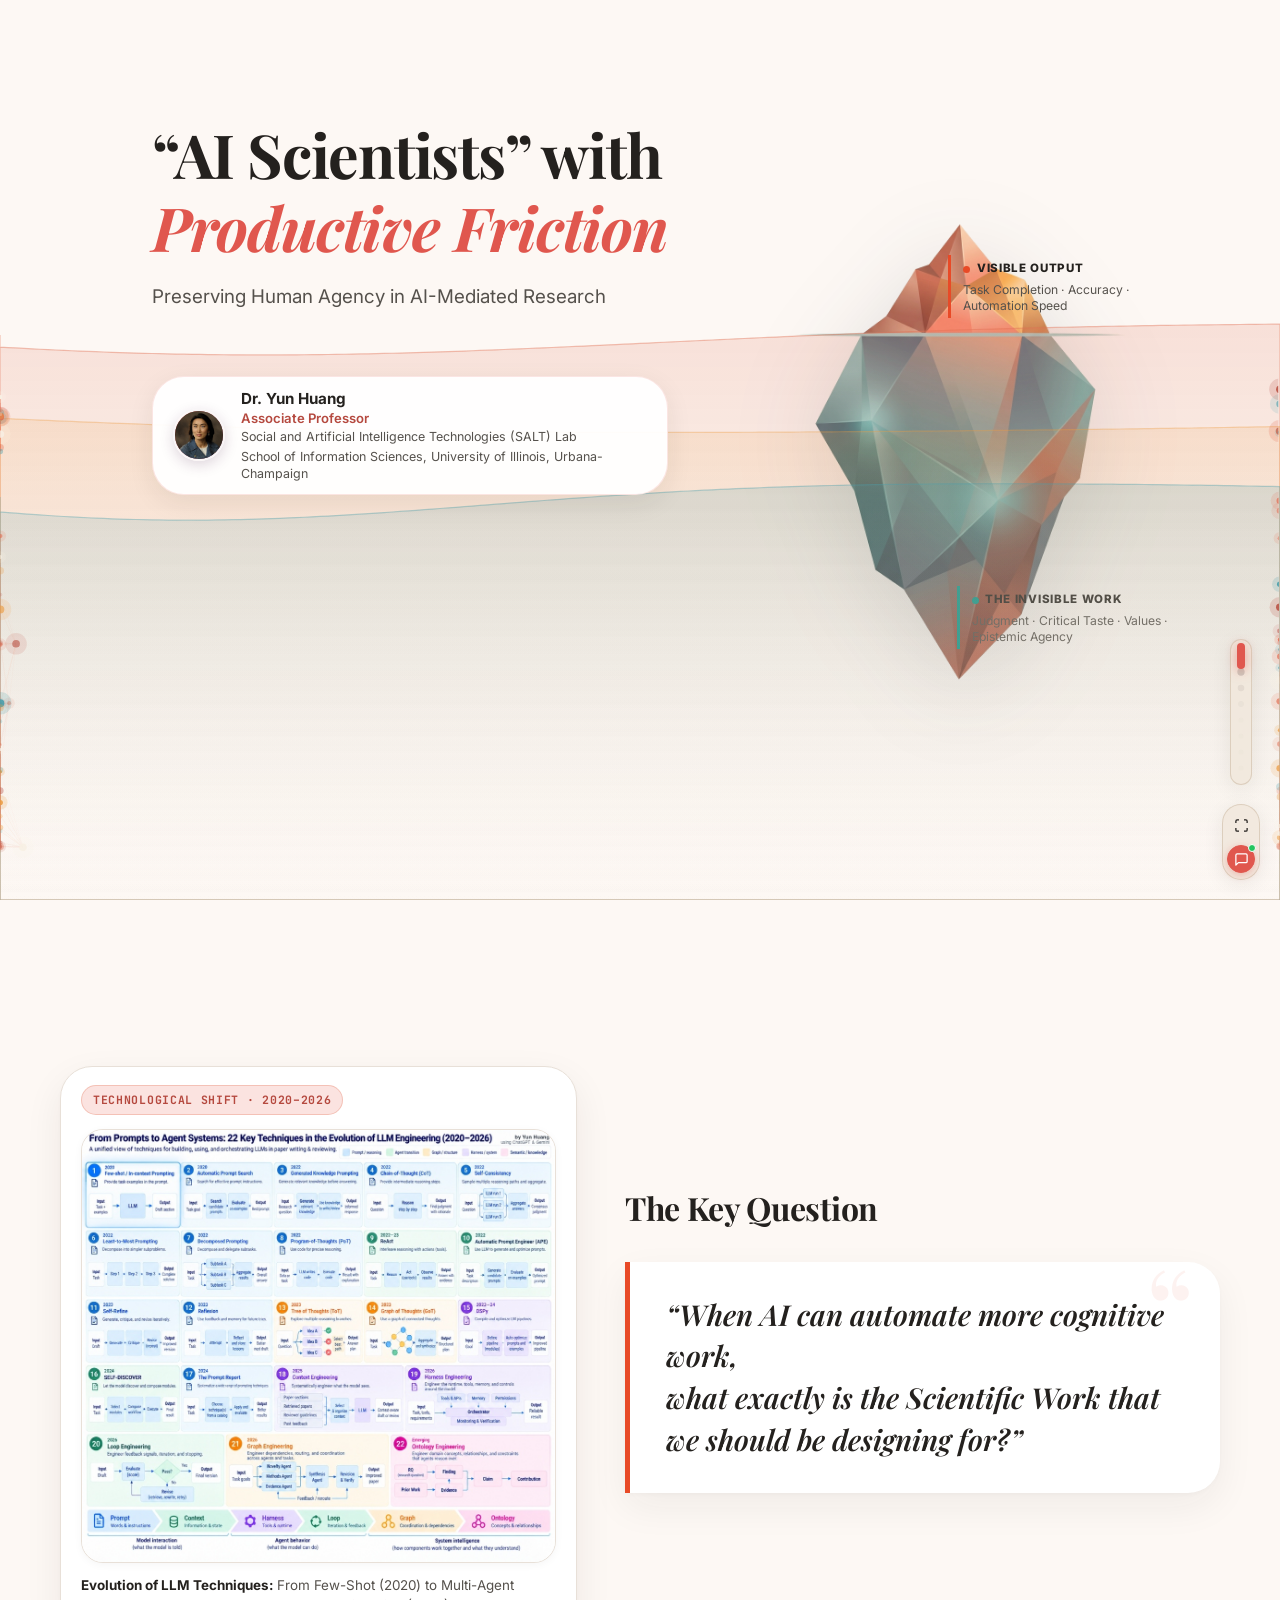
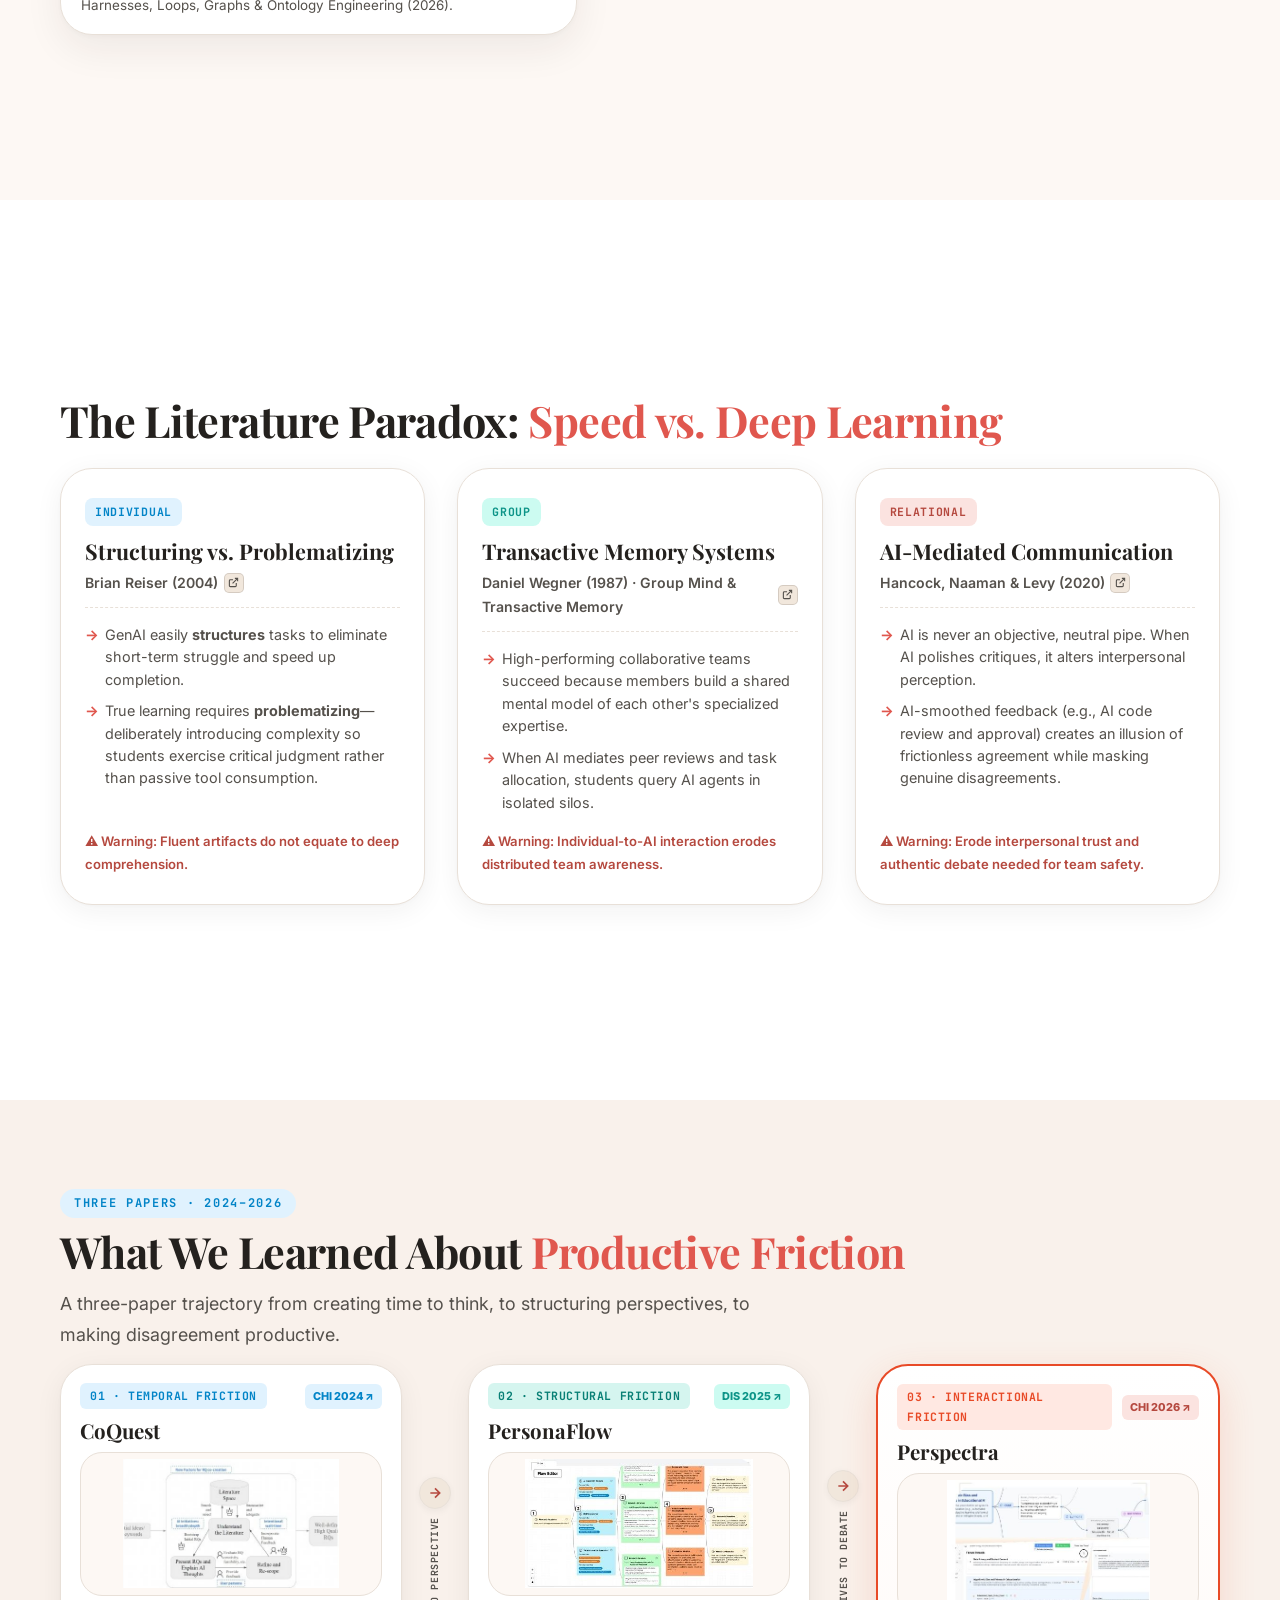
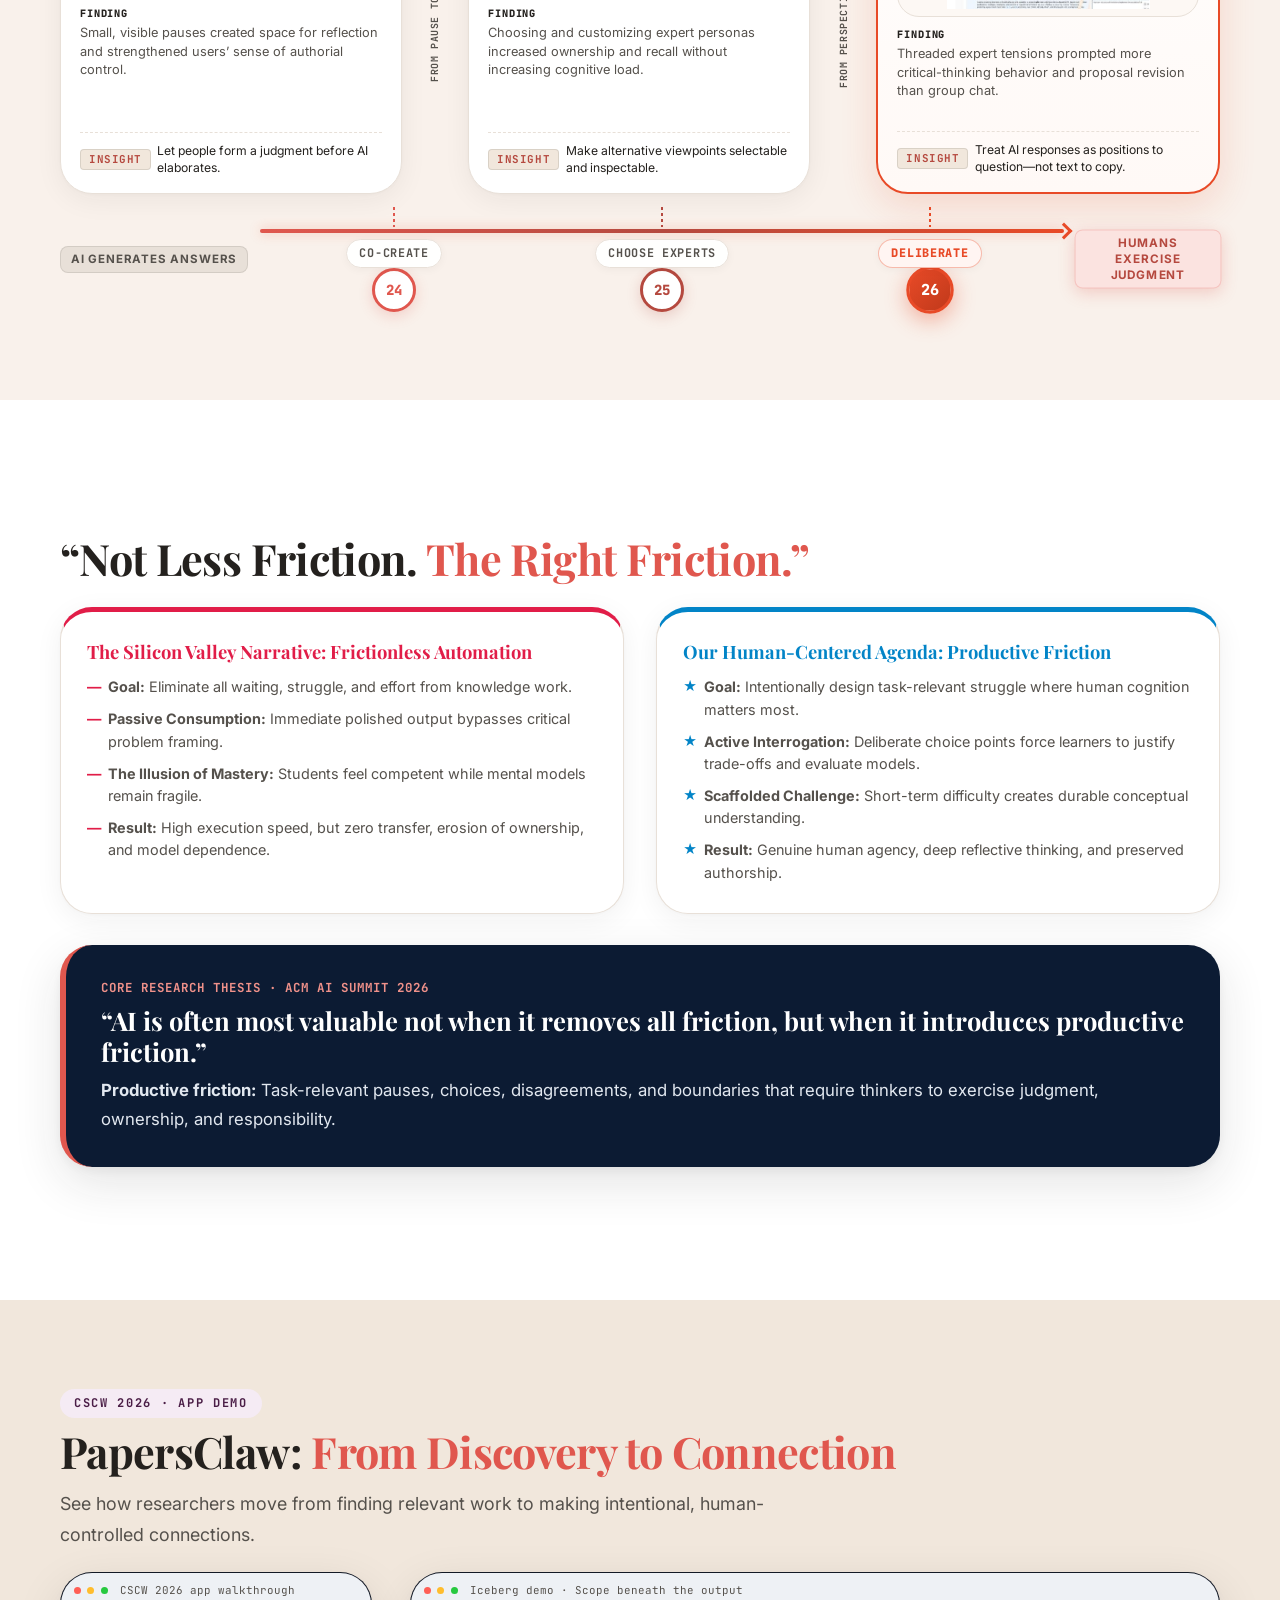
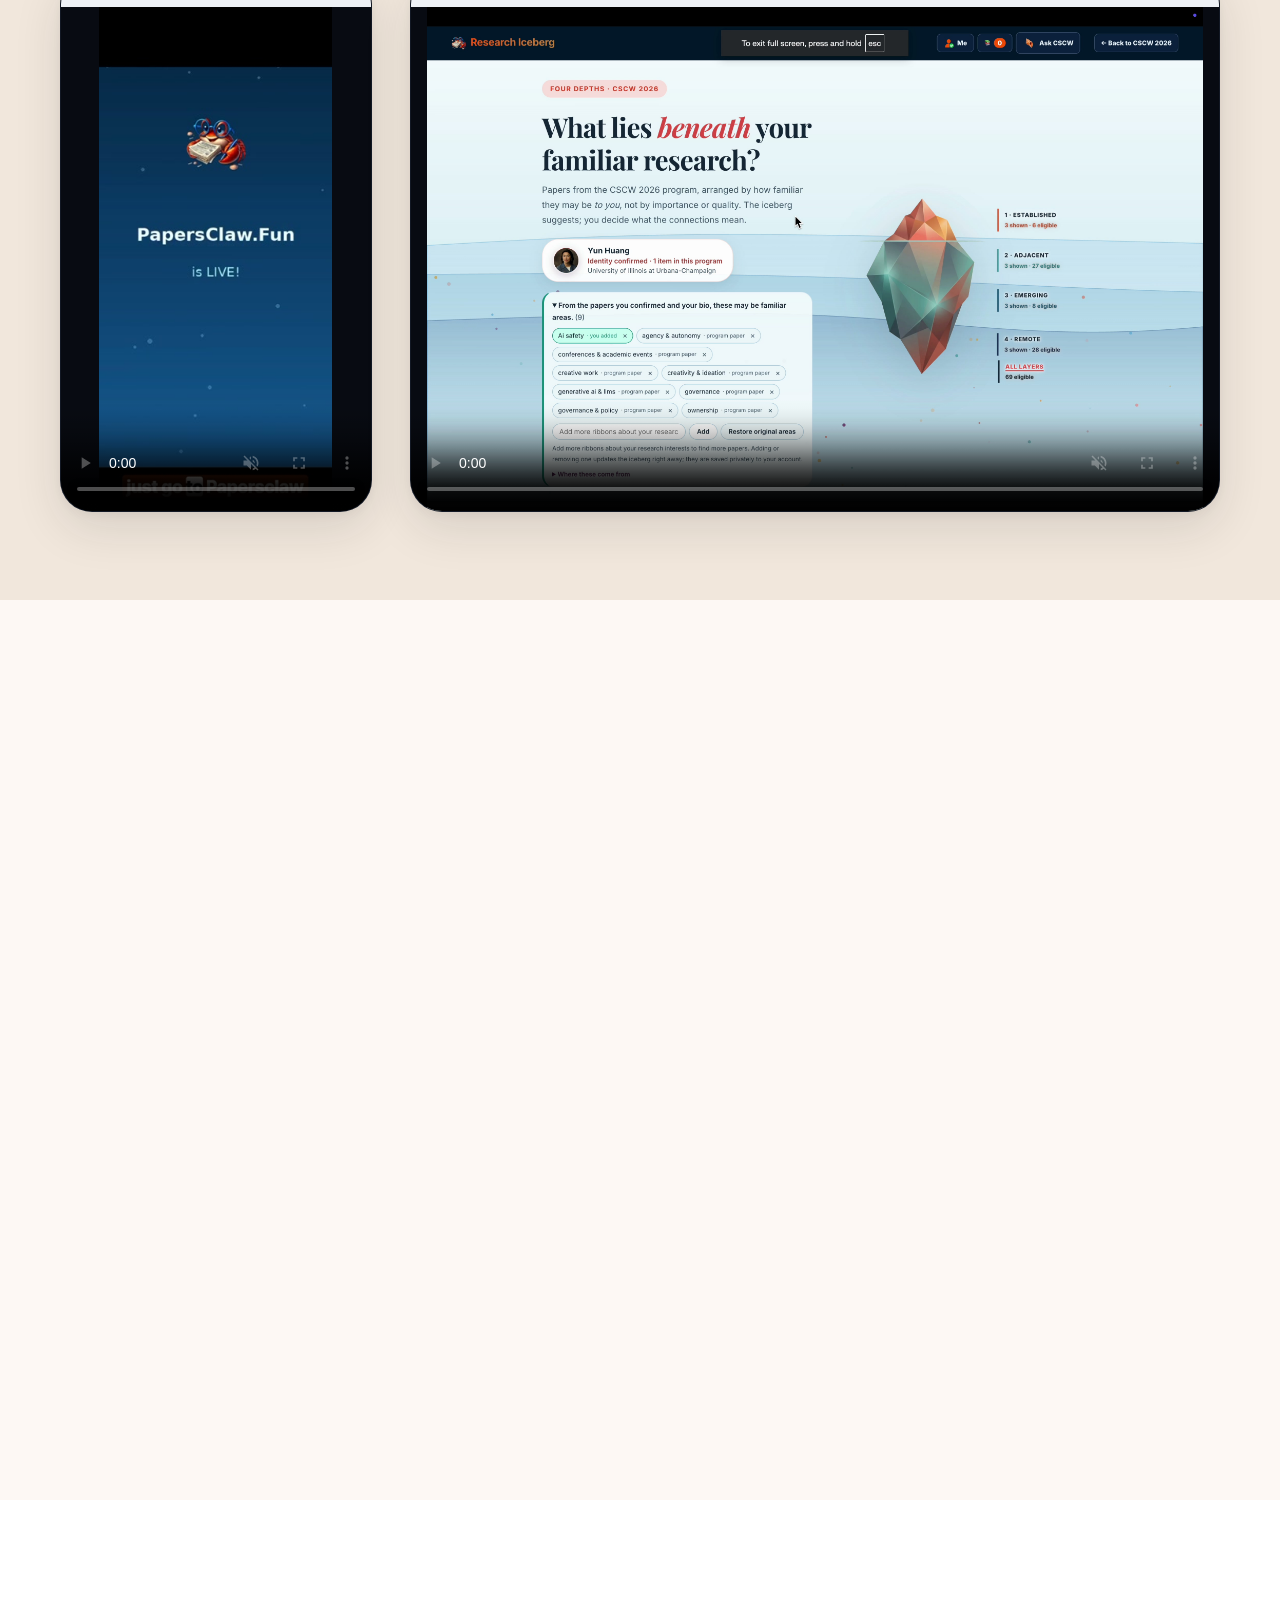
==== talk/index.html @ 4ea4b6cf "feat: open Yun Huang's talk from the organizer card Publish the minified audience slides at /talk/ s" ====
<!DOCTYPE html> <html lang="en"> <head> <meta charset="UTF-8"> <meta name="viewport" content="width=device-width,initial-scale=1"> <title>“AI Scientists” with Productive Friction — Dr. Yun Huang</title> <meta name="description" content="An interactive warm editorial scrollytelling presentation on embedding Human-Centered Design and Productive Friction into AI experiential learning, by Dr. Yun Huang at the Siebel Center for Design, UIUC."> <meta property="og:title" content="“AI Scientists” with Productive Friction — Dr. Yun Huang | Siebel Center for Design"> <meta property="og:type" content="article"> <link rel="icon" type="image/svg+xml" href="assets/favicon-ebc43a2da7.svg"> <link rel="stylesheet" href="assets/styles-86361eee10.css"> <script async src="https://www.googletagmanager.com/gtag/js?id=G-7DETVVKDY9"></script> <script>function gtag(){dataLayer.push(arguments)}window.dataLayer=window.dataLayer||[],gtag("js",new Date),gtag("config","G-7DETVVKDY9")</script> </head> <body> <div class="progress-bar" aria-hidden="true"></div> <div class="top-hover-zone" id="topHoverZone" aria-hidden="true"></div> <header class="nav-header on-first-page" id="topNav"> <div class="nav-brand"> <div class="nav-logo" aria-hidden="true">YH</div> <div class="nav-title"> Dr. Yun Huang <span>Associate Professor · School of Information Sciences, University of Illinois, Urbana-Champaign</span> </div> </div> <div class="nav-controls"> <div class="course-badge"> <svg width="12" height="12" viewBox="0 0 24 24" fill="none" stroke="currentColor" stroke-width="2.5"> <circle cx="12" cy="12" r="10"/> <path d="M12 16v-4m0-4h.01"/> </svg> SCD Talk · Sept 2026 </div> </div> </header> <nav class="vertical-progress-dock" id="verticalProgressDock" aria-label="8-Slide Deck Progress"> <div class="dock-thumb" id="dockThumb" role="slider" aria-label="Slide Scrubber" aria-valuemin="1" aria-valuemax="8" aria-valuenow="1" tabindex="0" title="Drag up or down to scrub through slides"> <span class="thumb-tooltip" id="thumbTooltip">0:00 · The Pedagogical Pivot</span> </div> <a href="#slide-1" class="vertical-progress-pill active" data-slide="1" aria-label="Slide 1: The Pedagogical Pivot"> <span class="pill-tooltip">0:00 · The Pedagogical Pivot</span> </a> <a href="#slide-2" class="vertical-progress-pill" data-slide="2" aria-label="Slide 2: The Central Question"> <span class="pill-tooltip">0:30 · The Central Question</span> </a> <a href="#slide-3" class="vertical-progress-pill" data-slide="3" aria-label="Slide 3: Literature Paradox"> <span class="pill-tooltip">0:45 · Literature Paradox</span> </a> <a href="#slide-4" class="vertical-progress-pill" data-slide="4" aria-label="Slide 4: 4 Types of Friction"> <span class="pill-tooltip">1:15 · 4 Types of Friction</span> </a> <a href="#slide-5" class="vertical-progress-pill" data-slide="5" aria-label="Slide 5: The Right Friction"> <span class="pill-tooltip">1:55 · The Right Friction</span> </a> <a href="#slide-6" class="vertical-progress-pill" data-slide="6" aria-label="Slide 6: PapersClaw CSCW App Demo"> <span class="pill-tooltip">2:35 · PapersClaw App Demo</span> </a> <a href="#slide-7" class="vertical-progress-pill" data-slide="7" aria-label="Slide 7: The Iceberg Model"> <span class="pill-tooltip">3:05 · The Iceberg Model</span> </a> <a href="#slide-9" class="vertical-progress-pill" data-slide="9" aria-label="Slide 8: Designing for Invisible Work"> <span class="pill-tooltip">3:50 · Designing for Invisible Work</span> </a> </nav> <div class="bottom-controls" id="bottomControls" aria-label="Presenter Controls"> <button class="bottom-btn" id="btnFullscreen" aria-label="Toggle Fullscreen" title="Toggle Fullscreen (F)"> <svg width="15" height="15" viewBox="0 0 24 24" fill="none" stroke="currentColor" stroke-width="2"> <path d="M8 3H5a2 2 0 0 0-2 2v3m18 0V5a2 2 0 0 0-2-2h-3m0 18h3a2 2 0 0 0 2-2v-3M3 16v3a2 2 0 0 0 2 2h3"/> </svg> <span class="btn-tooltip">Fullscreen (F)</span> </button> <button class="bottom-btn cw-launcher" id="cwLauncher" aria-label="Contact Us" title="Contact Us" aria-haspopup="dialog" aria-expanded="false"> <span class="cw-ping"></span> <svg class="cw-icon-msg" width="15" height="15" viewBox="0 0 24 24" fill="none" stroke="currentColor" stroke-width="2" stroke-linecap="round" stroke-linejoin="round"> <path d="M21 15a2 2 0 0 1-2 2H7l-4 4V5a2 2 0 0 1 2-2h14a2 2 0 0 1 2 2z"/> </svg> <svg class="cw-icon-close" width="15" height="15" viewBox="0 0 24 24" fill="none" stroke="currentColor" stroke-width="2" stroke-linecap="round" stroke-linejoin="round"> <line x1="18" y1="6" x2="6" y2="18"/> <line x1="6" y1="6" x2="18" y2="18"/> </svg> <span class="btn-tooltip">Contact Us</span> </button> </div> <section class="section section--cream hero" id="slide-1"> <canvas id="heroWaveCanvas" class="hero-wave-canvas" aria-hidden="true"></canvas> <div class="hero-inner"> <div class="hero-text"> <h1 class="hero-title"> “AI Scientists” with<br><em>Productive Friction</em> </h1> <p class="hero-description"> Preserving Human Agency in AI-Mediated Research </p> <div class="hero-speaker"> <div class="hero-speaker-avatar"> <img src="assets/yun_huang-ee973b3f09.jpg" alt="Dr. Yun Huang"> </div> <div class="hero-speaker-info"> <strong>Dr. Yun Huang</strong> <span class="speaker-role">Associate Professor</span> <span class="speaker-affiliation">Social and Artificial Intelligence Technologies (SALT) Lab</span> <span class="speaker-affiliation">School of Information Sciences, University of Illinois, Urbana-Champaign</span> </div> </div> </div> <div class="hero-visual"> <div class="hero-iceberg-wrapper"> <img src="assets/hero_iceberg-2773c8cdfe.png" alt="Experiential Learning Iceberg Model" class="hero-iceberg-img"> <div class="hero-iceberg-tag hero-iceberg-tag--above"> <div class="tag-title"><span class="dot"></span> Visible Output</div> <span class="tag-sub">Task Completion · Accuracy · Automation Speed</span> </div> <div class="hero-iceberg-tag hero-iceberg-tag--below"> <div class="tag-title"><span class="dot dot--teal"></span> The Invisible Work</div> <span class="tag-sub">Judgment · Critical Taste · Values · Epistemic Agency</span> </div> </div> </div> </div> </section> <section class="section section--cream central-question-page" id="slide-2" style="background:var(--cream)!important"> <div class="section-inner"> <div class="question-page-grid"> <div class="question-page-media reveal-left"> <div class="infographic-preview-card" data-popup-target="modal-prompt-evolution" role="button" tabindex="0" title="Click to view full high-res infographic"> <div class="infographic-badge-bar"> <span class="infographic-pill">Technological Shift · 2020–2026</span> </div> <div class="infographic-image-frame"> <img src="assets/prompt_evolution-57bba3d2ba.jpg" alt="From Prompts to Agent Systems: 22 Key Techniques in the Evolution of LLM Engineering (2020-2026)"> </div> <div class="infographic-caption-bar"> <strong>Evolution of LLM Techniques:</strong> From Few-Shot (2020) to Multi-Agent Harnesses, Loops, Graphs & Ontology Engineering (2026). </div> </div> </div> <div class="question-page-content reveal-right"> <h2 class="question-page-heading">The Key Question</h2> <div class="hero-question-display"> <blockquote class="hero-question-quote"> “When AI can automate more cognitive work,<br> what exactly is the Scientific Work that we should be designing for?” </blockquote> </div> </div> </div> </div> </section> <section class="section section--white" id="slide-3"> <div class="section-inner"> <div class="section-header reveal"> <h2>The Literature Paradox: <span class="accent">Speed vs. Deep Learning</span></h2> </div> <div class="theory-trio reveal stagger"> <div class="theory-card" style="--i:0"> <span class="theory-badge badge-sky">Individual</span> <h3> <a href="https://doi.org/10.1207/s15327809jls1303_2" target="_blank" rel="noopener" class="paper-link" title="Read Brian Reiser (2004) Original Paper"> Structuring vs. Problematizing </a> </h3> <div class="theory-author"> <a href="https://doi.org/10.1207/s15327809jls1303_2" target="_blank" rel="noopener" class="author-citation-link" title="Brian Reiser (2004) Journal of the Learning Sciences"> Brian Reiser (2004) <span class="citation-icon-btn" aria-label="Open paper"><svg width="11" height="11" viewBox="0 0 24 24" fill="none" stroke="currentColor" stroke-width="2.4"> <path d="M18 13v6a2 2 0 0 1-2 2H5a2 2 0 0 1-2-2V8a2 2 0 0 1 2-2h6"/> <polyline points="15 3 21 3 21 9"/> <line x1="10" y1="14" x2="21" y2="3"/> </svg></span> </a> </div> <ul class="theory-bullets"> <li>GenAI easily <strong>structures</strong> tasks to eliminate short-term struggle and speed up completion. </li> <li>True learning requires <strong>problematizing</strong>—deliberately introducing complexity so students exercise critical judgment rather than passive tool consumption.</li> </ul> <div class="theory-warning">⚠️ Warning: Fluent artifacts do not equate to deep comprehension.</div> </div> <div class="theory-card" style="--i:1"> <span class="theory-badge badge-teal">Group</span> <h3> <a href="https://doi.org/10.1007/978-1-4612-4634-3_9" target="_blank" rel="noopener" class="paper-link" title="Read Daniel Wegner (1987) Original Paper"> Transactive Memory Systems </a> </h3> <div class="theory-author"> <a href="https://doi.org/10.1007/978-1-4612-4634-3_9" target="_blank" rel="noopener" class="author-citation-link" title="Daniel Wegner (1987) Transactive Memory in Theories of Group Behavior"> Daniel Wegner (1987) · Group Mind &amp; Transactive Memory <span class="citation-icon-btn" aria-label="Open paper"><svg width="11" height="11" viewBox="0 0 24 24" fill="none" stroke="currentColor" stroke-width="2.4"> <path d="M18 13v6a2 2 0 0 1-2 2H5a2 2 0 0 1-2-2V8a2 2 0 0 1 2-2h6"/> <polyline points="15 3 21 3 21 9"/> <line x1="10" y1="14" x2="21" y2="3"/> </svg></span> </a> </div> <ul class="theory-bullets"> <li>High-performing collaborative teams succeed because members build a shared mental model of each other's specialized expertise.</li> <li>When AI mediates peer reviews and task allocation, students query AI agents in isolated silos.</li> </ul> <div class="theory-warning">⚠️ Warning: Individual-to-AI interaction erodes distributed team awareness.</div> </div> <div class="theory-card" style="--i:2"> <span class="theory-badge badge-orange">Relational</span> <h3> <a href="https://doi.org/10.1093/jcmc/zmz022" target="_blank" rel="noopener" class="paper-link" title="Read Hancock et al. (2020) Original Paper"> AI-Mediated Communication </a> </h3> <div class="theory-author"> <a href="https://doi.org/10.1093/jcmc/zmz022" target="_blank" rel="noopener" class="author-citation-link" title="Hancock, Naaman &amp; Levy (2020) Journal of Computer-Mediated Communication"> Hancock, Naaman &amp; Levy (2020) <span class="citation-icon-btn" aria-label="Open paper"><svg width="11" height="11" viewBox="0 0 24 24" fill="none" stroke="currentColor" stroke-width="2.4"> <path d="M18 13v6a2 2 0 0 1-2 2H5a2 2 0 0 1-2-2V8a2 2 0 0 1 2-2h6"/> <polyline points="15 3 21 3 21 9"/> <line x1="10" y1="14" x2="21" y2="3"/> </svg></span> </a> </div> <ul class="theory-bullets"> <li>AI is never an objective, neutral pipe. When AI polishes critiques, it alters interpersonal perception. </li> <li>AI-smoothed feedback (e.g., AI code review and approval) creates an illusion of frictionless agreement while masking genuine disagreements. </li> </ul> <div class="theory-warning">⚠️ Warning: Erode interpersonal trust and authentic debate needed for team safety. </div> </div> </div> </div> </section> <section class="section section--sand-warm" id="slide-4"> <div class="section-inner"> <div class="section-header reveal"> <div class="section-label section-label--sky">Three Papers · 2024–2026</div> <h2>What We Learned About <span class="accent">Productive Friction</span></h2> <p class="section-desc">A three-paper trajectory from creating time to think, to structuring perspectives, to making disagreement productive.</p> </div> <div class="goals-timeline paper-findings-timeline reveal" id="paperFindingsTimeline"> <div class="timeline-cards-row"> <article class="timeline-card paper-finding-card" style="--i:0" data-popup-target="modal-coquest"> <div class="paper-card-topline"> <span class="timeline-level-badge level-operational">01 · Temporal Friction</span> <a href="https://dl.acm.org/doi/10.1145/3613904.3642698" target="_blank" rel="noopener" class="paper-venue-link badge-sky" onclick="event.stopPropagation()">CHI 2024 ↗</a> </div> <h4>CoQuest</h4> <div class="paper-finding-image"><img src="assets/system_1_coquest-d60890f444.png" alt="CoQuest research-question co-creation interface"></div> <p><span class="paper-copy-label">Finding</span> Small, visible pauses created space for reflection and strengthened users’ sense of authorial control.</p> <div class="evolution-card-meta"><span class="meta-tag">Insight</span> Let people form a judgment before AI elaborates.</div> </article> <div class="timeline-flow-connector" aria-hidden="true"> <div class="flow-circle"><svg width="16" height="16" viewBox="0 0 24 24" fill="none" stroke="currentColor" stroke-width="2.5"><path d="M5 12h14M12 5l7 7-7 7"/></svg></div> <span class="flow-text">From pause to perspective</span> </div> <article class="timeline-card paper-finding-card" style="--i:1" data-popup-target="modal-personaflow"> <div class="paper-card-topline"> <span class="timeline-level-badge paper-badge--teal">02 · Structural Friction</span> <a href="https://dl.acm.org/doi/10.1145/3715336.3735789" target="_blank" rel="noopener" class="paper-venue-link badge-teal" onclick="event.stopPropagation()">DIS 2025 ↗</a> </div> <h4>PersonaFlow</h4> <div class="paper-finding-image"><img src="assets/system_2_personaflow-a71bd5ab13.png" alt="PersonaFlow expert-persona ideation interface"></div> <p><span class="paper-copy-label">Finding</span> Choosing and customizing expert personas increased ownership and recall without increasing cognitive load.</p> <div class="evolution-card-meta"><span class="meta-tag">Insight</span> Make alternative viewpoints selectable and inspectable.</div> </article> <div class="timeline-flow-connector" aria-hidden="true"> <div class="flow-circle"><svg width="16" height="16" viewBox="0 0 24 24" fill="none" stroke="currentColor" stroke-width="2.5"><path d="M5 12h14M12 5l7 7-7 7"/></svg></div> <span class="flow-text">From perspectives to debate</span> </div> <article class="timeline-card timeline-card--culmination paper-finding-card" style="--i:2" data-popup-target="modal-perspectra"> <div class="paper-card-topline"> <span class="timeline-level-badge level-relational">03 · Interactional Friction</span> <a href="https://dl.acm.org/doi/10.1145/3772318.3791560" target="_blank" rel="noopener" class="paper-venue-link badge-orange" onclick="event.stopPropagation()">CHI 2026 ↗</a> </div> <h4>Perspectra</h4> <div class="paper-finding-image"><img src="assets/system_3_perspectra-02768c601d.png" alt="Perspectra multi-agent deliberation interface"></div> <p><span class="paper-copy-label">Finding</span> Threaded expert tensions prompted more critical-thinking behavior and proposal revision than group chat.</p> <div class="evolution-card-meta"><span class="meta-tag">Insight</span> Treat AI responses as positions to question—not text to copy.</div> </article> </div> <div class="timeline-track-header"> <div class="timeline-track-with-labels"> <span class="timeline-edge-label timeline-edge-label--start">AI generates answers</span> <div class="timeline-track-inner"> <div class="timeline-milestones"> <div class="timeline-milestone milestone-1"><div class="milestone-dot"><span class="dot-num">24</span></div><div class="milestone-time">Co-create</div><div class="milestone-stem"></div></div> <div class="timeline-milestone milestone-2"><div class="milestone-dot"><span class="dot-num">25</span></div><div class="milestone-time">Choose experts</div><div class="milestone-stem"></div></div> <div class="timeline-milestone milestone-3"><div class="milestone-dot"><span class="dot-num">26</span></div><div class="milestone-time">Deliberate</div><div class="milestone-stem"></div></div> </div> <div class="timeline-track-line" aria-hidden="true"><div class="timeline-track-fill"></div><div class="timeline-track-arrow"></div></div> </div> <span class="timeline-edge-label timeline-edge-label--end">Humans exercise judgment</span> </div> </div> </div> </div> </section> <section class="section section--white" id="slide-5"> <div class="section-inner"> <div class="section-header reveal"> <h2>“Not Less Friction. <span class="accent">The Right Friction.”</span></h2> </div> <div class="friction-compare-grid reveal stagger"> <div class="compare-card compare-card--sv" style="--i:0"> <h4>The Silicon Valley Narrative: Frictionless Automation</h4> <ul> <li><strong>Goal:</strong> Eliminate all waiting, struggle, and effort from knowledge work.</li> <li><strong>Passive Consumption:</strong> Immediate polished output bypasses critical problem framing.</li> <li><strong>The Illusion of Mastery:</strong> Students feel competent while mental models remain fragile. </li> <li><strong>Result:</strong> High execution speed, but zero transfer, erosion of ownership, and model dependence.</li> </ul> </div> <div class="compare-card compare-card--hcd" style="--i:1"> <h4>Our Human-Centered Agenda: Productive Friction</h4> <ul> <li><strong>Goal:</strong> Intentionally design task-relevant struggle where human cognition matters most. </li> <li><strong>Active Interrogation:</strong> Deliberate choice points force learners to justify trade-offs and evaluate models.</li> <li><strong>Scaffolded Challenge:</strong> Short-term difficulty creates durable conceptual understanding. </li> <li><strong>Result:</strong> Genuine human agency, deep reflective thinking, and preserved authorship.</li> </ul> </div> </div> <div class="thesis-box thesis-box--closing reveal"> <div class="thesis-tag">Core Research Thesis · ACM AI Summit 2026</div> <h3>“AI is often most valuable not when it removes all friction, but when it introduces productive friction.” </h3> <p> <strong>Productive friction:</strong> Task-relevant pauses, choices, disagreements, and boundaries that require thinkers to exercise judgment, ownership, and responsibility. </p> </div> </div> </section> <section class="section section--sand" id="slide-6"> <div class="section-inner"> <div class="section-header reveal"> <div class="section-label section-label--plum">CSCW 2026 · App Demo</div> <h2>PapersClaw: <span class="accent">From Discovery to Connection</span></h2> <p class="section-desc">See how researchers move from finding relevant work to making intentional, human-controlled connections.</p> </div> <div class="cscw-demo-layout cscw-demo-layout--two-videos reveal"> <div class="cscw-demo-video-shell"> <div class="cscw-demo-browser-bar"> <span class="browser-dot dot-red"></span> <span class="browser-dot dot-yellow"></span> <span class="browser-dot dot-green"></span> <span>CSCW 2026 app walkthrough</span> </div> <video class="cscw-demo-video" controls autoplay loop muted playsinline preload="auto" poster="assets/papersclaw_cscw26_demo_poster-3f383e88e5.jpg"> <source src="assets/papersclaw_cscw26_demo-783a9b3ff5.mp4" type="video/mp4"> Your browser does not support embedded video. </video> </div> <div class="cscw-demo-video-shell"> <div class="cscw-demo-browser-bar"> <span class="browser-dot dot-red"></span> <span class="browser-dot dot-yellow"></span> <span class="browser-dot dot-green"></span> <span>Iceberg demo · Scope beneath the output</span> </div> <video class="cscw-demo-video" controls autoplay loop muted playsinline preload="auto" poster="assets/papersclaw_iceberg_demo_poster-9287ab95f7.jpg"> <source src="assets/papersclaw_iceberg_demo-631fe90a2d.mp4" type="video/mp4"> Your browser does not support embedded video. </video> </div> </div> </div> </section> <section class="section section--cream" id="slide-7"> <div class="section-inner"> <div class="section-header text-center reveal"> <div class="section-label section-label--navy">The Normative Core · Deep Work vs Visible Output</div> <h2>The Iceberg Model: <span class="accent">Designing for the Invisible Work</span></h2> </div> <div class="iceberg-friction-stage reveal"> <div class="friction-pillar-card friction-pillar-card--cognitive"> <div class="friction-card-header"> <span class="friction-pill friction-pill--cognitive"> <span class="beacon beacon--cyan"></span> Dots On the Iceberg · Individual </span> <h3>Cognitive Friction</h3> <p class="friction-card-tagline">Individual critical judgment, interrogation &amp; verification</p> </div> <ul class="friction-feature-list"> <li> <div class="feature-bullet feature-bullet--cyan"></div> <div class="feature-text"> <strong>Questioning assumptions</strong> <span>Interrogating model premises, framing inquiries, and probing edge cases before accepting answers.</span> </div> </li> <li> <div class="feature-bullet feature-bullet--cyan"></div> <div class="feature-text"> <strong>Comparing alternative model outputs</strong> <span>Evaluating behavioral variance across models rather than relying passively on a single prompt.</span> </div> </li> <li> <div class="feature-bullet feature-bullet--cyan"></div> <div class="feature-text"> <strong>Debugging subtle hallucinations</strong> <span>Spotting latent logic bugs, factual inaccuracies, and unverified statistical claims.</span> </div> </li> <li> <div class="feature-bullet feature-bullet--cyan"></div> <div class="feature-text"> <strong>Exercising individual critical judgment</strong> <span>Cultivating the independent intellectual muscle to reason, disagree, and decide standards.</span> </div> </li> </ul> </div> <div class="iceberg-center-visual"> <div class="iceberg-img-frame"> <img src="assets/iceberg_friction-0543b39f7b.png" alt="The Iceberg Model: What Must Stay Human" class="iceberg-display-img"> <div class="iceberg-pin pin--cognitive"> <span class="pin-ring"></span> <span class="pin-dot"></span> <span class="pin-label">Cognitive Friction<small>Dots On Iceberg</small></span> </div> <div class="iceberg-pin pin--relational"> <span class="pin-ring"></span> <span class="pin-dot"></span> <span class="pin-label">Relational Friction<small>Dots Off Iceberg</small></span> </div> </div> </div> <div class="friction-pillar-card friction-pillar-card--relational"> <div class="friction-card-header"> <span class="friction-pill friction-pill--relational"> <span class="beacon beacon--coral"></span> Dots Off the Iceberg · Relational </span> <h3>Relational Friction</h3> <p class="friction-card-tagline">Interpersonal dialogue, peer review &amp; transactive memory</p> </div> <ul class="friction-feature-list"> <li> <div class="feature-bullet feature-bullet--coral"></div> <div class="feature-text"> <strong>Explaining decisions to peers</strong> <span>Articulating design rationale, code choices, and theoretical trade-offs to teammates.</span> </div> </li> <li> <div class="feature-bullet feature-bullet--coral"></div> <div class="feature-text"> <strong>Negotiating genuine disagreements</strong> <span>Reconciling differing perspectives and wrestling through conflicts without an AI referee.</span> </div> </li> <li> <div class="feature-bullet feature-bullet--coral"></div> <div class="feature-text"> <strong>Reviewing teammate code</strong> <span>Auditing peers' human-AI workflows, identifying flaws, and mutual peer mentoring.</span> </div> </li> <li> <div class="feature-bullet feature-bullet--coral"></div> <div class="feature-text"> <strong>Building shared transactive memory &amp; trust</strong> <span>Constructing collective team intelligence—knowing who knows what and how peers think.</span> </div> </li> </ul> </div> </div> </div> </section> <section class="section section--white" id="slide-9"> <div class="section-inner"> <div class="typewriter-stage reveal" id="slide12TypewriterStage" role="region" aria-label="Core Synthesis: Generative AI gives us velocity. We choose the direction"> <div class="typewriter-badge"> <span class="tw-badge-text"><span class="tw-badge-dot"></span>Core Synthesis</span> </div> <div class="typewriter-content"> <p class="typewriter-line typewriter-line-1" id="twLine1">Generative AI gives us velocity</p> <p class="typewriter-line typewriter-line-2" id="twLine2">We choose the&nbsp;<span class="direction-accent">direction</span></p> </div> <span class="typewriter-cursor" id="twCursor" aria-hidden="true"></span> </div> <div class="finale-footnote-stage reveal"> <div class="footnote-profile-group"> <div class="footer-brand"> <h3><a href="https://ischool.illinois.edu/people/yun-huang" target="_blank" rel="noopener" title="Dr. Yun Huang — iSchool Profile">Dr. Yun Huang</a></h3> </div> <p class="footer-role">Associate Professor · School of Information Sciences</p> <p class="footer-institution"><a href="https://illinois.edu/" target="_blank" rel="noopener" title="University of Illinois Urbana‑Champaign">University of Illinois Urbana&#8209;Champaign</a></p> <p class="footer-lab">Social and Artificial Intelligence Technologies (SALT) Lab</p> <div class="footer-affiliations"> <span class="affil-title">Affiliations:</span> <a href="https://ischool.illinois.edu/" target="_blank" rel="noopener" title="School of Information Sciences">iSchool</a> · <a href="https://healthinstitute.illinois.edu/" target="_blank" rel="noopener" title="Interdisciplinary Health Sciences Institute">IHSI</a> · <a href="https://immerse.illinois.edu/" target="_blank" rel="noopener" title="IMMERSE: Center for Immersive Computing">IMMERSE</a> · <a href="https://informatics.illinois.edu/" target="_blank" rel="noopener" title="Illinois Informatics">Informatics</a> · <a href="https://www.ncsa.illinois.edu/" target="_blank" rel="noopener" title="National Center for Supercomputing Applications">NCSA</a> · <a href="https://designcenter.illinois.edu/" target="_blank" rel="noopener" title="Siebel Center for Design">SCD</a> · <a href="https://siebelschool.illinois.edu/" target="_blank" rel="noopener" title="Siebel School of Computing and Data Science">Siebel CDS</a> </div> <div class="footer-links"> <a href="https://papersclaw.fun" target="_blank" rel="noopener"><img src="assets/papersclaw_logo-d94a04caf1.png" alt="" class="footer-link-logo">PapersClaw Project ↗</a> </div> </div> <a class="footnote-qr-card" href="https://www.linkedin.com/in/huangyun/" target="_blank" rel="noopener" title="Scan or click to connect with Dr. Yun Huang on LinkedIn"> <img src="assets/qr_acm_clean_badge-edc9a7878a.png" alt="QR Code: LinkedIn Me with Dr. Yun Huang" class="footnote-qr-img"> <span class="footnote-qr-label">Scan to connect</span> </a> </div> <p class="footer-meta reveal"> Copyright &copy; 2026 Yun Huang. All rights reserved. </p> </div> </section> <div class="detail-popup" id="modal-coquest"> <div class="detail-popup-overlay"></div> <div class="detail-popup-content"> <button class="detail-popup-close" aria-label="Close modal">✕</button> <a href="https://dl.acm.org/doi/10.1145/3613904.3642698" target="_blank" rel="noopener" class="system-tag badge-sky modal-tag-link" title="Open in ACM Digital Library"> ACM CHI 2024 · Best Paper Honorable Mention ↗ </a> <h3 class="modal-title">CoQuest: <span class="accent">Temporal Friction</span></h3> <div class="modal-system-img-wrap"> <img src="assets/system_1_coquest-d60890f444.png" alt="CoQuest System Architecture" class="modal-system-img"> </div> <div class="modal-details-grid"> <div class="modal-detail-block"> <div class="quad-section-sub">Interaction Design</div> <p>Iterative research-question branching with observable processing delays and active waiting moments. Treats LLMs as supports for literature-grounded ideation rather than instant streaming.</p> </div> <div class="modal-detail-block"> <div class="quad-section-sub">Preserved Capacity</div> <p>Reflection, control, and felt agency. A small temporal inefficiency creates cognitive space for reflection, correlating with a significantly stronger sense of authorial control.</p> </div> </div> <div class="modal-citation-box"> <div class="citation-head"> <div class="citation-head-left"> <span class="acm-icon-pill">ACM DL</span> <span class="citation-label">Official ACM Publication</span> </div> <a href="https://dl.acm.org/doi/10.1145/3613904.3642698" target="_blank" rel="noopener" class="acm-doi-link"> doi:10.1145/3613904.3642698 ↗ </a> </div> <p class="citation-bib"> Yiren Liu, Si Chen, Haocong Cheng, Mengxia Yu, Xiao Ran, Andrew Mo, Yiliu Tang, Yun Huang. 2024. <strong>CoQuest: Exploring Research Question Co-Creation with an LLM-based Agent</strong>. In <em>Proceedings of the 2024 CHI Conference on Human Factors in Computing Systems (CHI '24)</em>. </p> </div> <p class="modal-classroom-parallel"> <strong>Classroom Parallel:</strong> Requiring students to write down their own predictions and architectural sketches before prompting an AI copilot. </p> </div> </div> <div class="detail-popup" id="modal-personaflow"> <div class="detail-popup-overlay"></div> <div class="detail-popup-content"> <button class="detail-popup-close" aria-label="Close modal">✕</button> <a href="https://dl.acm.org/doi/10.1145/3715336.3735789" target="_blank" rel="noopener" class="system-tag badge-teal modal-tag-link" title="Open in ACM Digital Library"> ACM DIS 2025 ↗ </a> <h3 class="modal-title">PersonaFlow: <span class="accent">Structural Friction</span></h3> <div class="modal-system-img-wrap"> <img src="assets/system_2_personaflow-a71bd5ab13.png" alt="PersonaFlow System Architecture" class="modal-system-img"> </div> <div class="modal-details-grid"> <div class="modal-detail-block"> <div class="quad-section-sub">Interaction Design</div> <p>Users choose and customize expert personas before receiving critique rather than one monolithic authority. Extends single-agent support to inspectable, multi-perspective ideation.</p> </div> <div class="modal-detail-block"> <div class="quad-section-sub">Preserved Capacity</div> <p>Ownership, perspective-taking, recall. Persona customization increases users' sense of control and recall of generated ideas, without raising cognitive load.</p> </div> </div> <div class="modal-citation-box"> <div class="citation-head"> <div class="citation-head-left"> <span class="acm-icon-pill">ACM DL</span> <span class="citation-label">Official ACM Publication</span> </div> <a href="https://dl.acm.org/doi/10.1145/3715336.3735789" target="_blank" rel="noopener" class="acm-doi-link"> doi:10.1145/3715336.3735789 ↗ </a> </div> <p class="citation-bib"> Yiren Liu, Pranav Sharma, Mehul Jitendra Oswal, Haijun Xia, Yun Huang. 2025. <strong>PersonaFlow: Designing LLM-Simulated Expert Perspectives for Enhanced Research Ideation</strong>. In <em>Proceedings of the 2025 ACM Designing Interactive Systems Conference (DIS '25)</em>. </p> </div> <p class="modal-classroom-parallel"> <strong>Classroom Parallel:</strong> Requiring multi-agent adversarial code audits and diverse stakeholder review panels during sprint evaluations. </p> </div> </div> <div class="detail-popup" id="modal-perspectra"> <div class="detail-popup-overlay"></div> <div class="detail-popup-content"> <button class="detail-popup-close" aria-label="Close modal">✕</button> <a href="https://dl.acm.org/doi/10.1145/3772318.3791560" target="_blank" rel="noopener" class="system-tag badge-orange modal-tag-link" title="Open in ACM Digital Library"> ACM CHI 2026 · Best Paper Honorable Mention ↗ </a> <h3 class="modal-title">Perspectra: <span class="accent">Interactional Friction</span></h3> <div class="modal-system-img-wrap"> <img src="assets/system_3_perspectra-02768c601d.png" alt="Perspectra System Architecture" class="modal-system-img"> </div> <div class="modal-details-grid"> <div class="modal-detail-block"> <div class="quad-section-sub">Interaction Design</div> <p>Agents are designed to show users papers that make contrary findings or complementary perspectives to existing work, scaffolding threaded multi-agent deliberation where users visualize tensions and revise proposals.</p> </div> <div class="modal-detail-block"> <div class="quad-section-sub">Preserved Capacity</div> <p>Critical thinking, revision, argument integration. More critical-thinking behavior and proposal revision than a group-chat baseline—AI responses become positions to question, not material to copy.</p> </div> </div> <div class="modal-citation-box"> <div class="citation-head"> <div class="citation-head-left"> <span class="acm-icon-pill">ACM DL</span> <span class="citation-label">Official ACM Publication</span> </div> <a href="https://dl.acm.org/doi/10.1145/3772318.3791560" target="_blank" rel="noopener" class="acm-doi-link"> doi:10.1145/3772318.3791560 ↗ </a> </div> <p class="citation-bib"> Yiren Liu, Viraj Nischal Shah, Sangho Suh, Pao Siangliulue, Tal August, Yun Huang. 2026. <strong>Perspectra: Choosing Your Experts Enhances Critical Thinking in Multi-Agent Research Ideation</strong>. In <em>Proceedings of the 2026 CHI Conference on Human Factors in Computing Systems (CHI '26)</em>. </p> </div> <p class="modal-classroom-parallel"> <strong>Classroom Parallel:</strong> Speed-dating prompt validation where student teams pit three frontier models against one another on edge cases. </p> </div> </div> <div class="detail-popup" id="modal-papersclaw"> <div class="detail-popup-overlay"></div> <div class="detail-popup-content"> <button class="detail-popup-close" aria-label="Close modal">✕</button> <a href="https://papersclaw.fun" target="_blank" rel="noopener" class="system-tag badge-plum modal-tag-link" title="Open papersclaw.fun Project Portal"> papersclaw.fun · ACM CHI 2026 ↗ </a> <h3 class="modal-title">PapersClaw: <span class="accent">Relational Friction & Scope Control</span></h3> <div class="modal-system-img-wrap"> <img src="assets/system_4_papersclaw-a9e62b64bf.png" alt="PapersClaw System Architecture" class="modal-system-img"> </div> <div class="modal-details-grid"> <div class="modal-detail-block"> <div class="quad-section-sub">Interaction Design</div> <p>Researchers control what they disclose while transparent matching logic supports collaboration. Helps researchers surface potential synergies using transparent reasoning while preserving privacy.</p> </div> <div class="modal-detail-block"> <div class="quad-section-sub">Preserved Capacity</div> <p>Privacy, consent, collaboration agency. Selective disclosure and transparent matching logic protect consent and collaboration agency in physical, in-person interactions.</p> </div> </div> <div class="modal-citation-box"> <div class="citation-head"> <div class="citation-head-left"> <span class="acm-icon-pill">Mobile friendly web app</span> <span class="citation-label">Project &amp; Conference Deployment</span> </div> <a href="https://papersclaw.fun" target="_blank" rel="noopener" class="acm-doi-link"> papersclaw.fun ↗ </a> </div> <p class="citation-bib"> Yun Huang. 2026. <strong>PapersClaw: AI-Powered Serendipitous Networking and Session Navigation for Academic Conferences</strong>. Deployed at the <em>2026 ACM CHI Conference on Human Factors in Computing Systems (CHI '26)</em> &amp; ACM AI Summit. </p> </div> <p class="modal-classroom-parallel"> <strong>Classroom Parallel:</strong> Demonstrating this platform as an illustrative vibe coding project. </p> </div> </div> <div class="detail-popup" id="modal-prompt-evolution"> <div class="detail-popup-overlay"></div> <div class="detail-popup-content detail-popup-content--wide"> <button class="detail-popup-close" aria-label="Close modal">✕</button> <div class="infographic-modal-header"> <span class="theory-badge badge-sky">2020–2026 Evolutionary Horizon</span> <h3> From Prompts to Agent Systems: 22 Key Techniques in LLM Engineering (2020–2026) </h3> <p> A unified view of techniques spanning model interaction, agent behavior, and system intelligence across loops, graphs, and ontologies. </p> <p class="infographic-modal-credit"> Created by <strong>Yun Huang</strong> using <span class="credit-tool credit-tool--chatgpt">ChatGPT</span> &amp; <span class="credit-tool credit-tool--gemini">Gemini</span> </p> </div> <div class="infographic-modal-frame"> <img src="assets/prompt_evolution-57bba3d2ba.jpg" alt="22 Key Techniques in the Evolution of LLM Engineering (2020-2026)"> </div> </div> </div> <script src="assets/app-a53f33f039.js"></script> </body> </html>
---- talk/assets/styles-86361eee10.css ----
@import url(https://fonts.googleapis.com/css2?family=Playfair+Display:ital,wght@0,400;0,600;0,700;0,800;1,400;1,600;1,700&family=Inter:wght@300;400;500;600;700;800&family=JetBrains+Mono:wght@400;500;700&display=swap);:root{--coral:#E0574E;--coral-soft:#F0918A;--coral-pale:#FBE3E0;--terracotta:#B5493F;--plum:#4A1D46;--plum-light:#6D3167;--plum-soft:#F5EBF4;--cream:#FDF8F4;--cream-warm:#F9F1EB;--sand:#F1E7DC;--sand-dark:#E4D6C7;--charcoal:#24211E;--slate:#55514C;--mist:#E8E0D8;--gold:#D4A952;--gold-light:#FBF3DB;--gold-dark:#B3862E;--white:#FFFFFF;--navy:#0C1B33;--navy-light:#13294B;--navy-soft:#E8EFF8;--sky:#0284C7;--sky-light:#E0F2FE;--teal:#0D9488;--teal-light:#CCFBF1;--illini-orange:#E84A27;--font-display:'Playfair Display',Georgia,serif;--font-body:'Inter',-apple-system,BlinkMacSystemFont,sans-serif;--font-mono:'JetBrains Mono','Fira Code',monospace;--max-width:1160px;--max-narrow:820px;--radius-xs:8px;--radius-sm:14px;--radius-md:22px;--radius-lg:32px;--radius-xl:44px;--radius-blob:48% 52% 55% 45%/50% 45% 55% 50%;--space-xs:0.5rem;--space-sm:1rem;--space-md:2rem;--space-lg:3.5rem;--space-xl:5.5rem;--space-xxl:8rem;--shadow-subtle:0 2px 12px rgba(36, 33, 30, 0.04);--shadow-card:0 6px 28px rgba(36, 33, 30, 0.06),0 1px 4px rgba(36, 33, 30, 0.03);--shadow-pop:0 16px 48px rgba(36, 33, 30, 0.12),0 4px 12px rgba(36, 33, 30, 0.05);--shadow-glow:0 0 35px rgba(224, 87, 78, 0.2);--ease-out-quint:cubic-bezier(0.22, 1, 0.36, 1);--ease-spring:cubic-bezier(0.34, 1.56, 0.64, 1);--duration-fast:0.2s;--duration-med:0.35s;--duration-slow:0.65s}*,::after,::before{margin:0;padding:0;box-sizing:border-box}html{scroll-behavior:smooth;scroll-snap-type:y mandatory;font-size:16px;-webkit-font-smoothing:antialiased;-moz-osx-font-smoothing:grayscale;scrollbar-width:none;-ms-overflow-style:none}:fullscreen::-webkit-scrollbar,body.is-fullscreen::-webkit-scrollbar,body::-webkit-scrollbar,html::-webkit-scrollbar{display:none!important;width:0!important;height:0!important}:-webkit-full-screen,::backdrop,:fullscreen,body.is-fullscreen,html:-webkit-full-screen,html:fullscreen{scrollbar-width:none!important;-ms-overflow-style:none!important;background:var(--cream)!important}body{font-family:var(--font-body);color:var(--charcoal);background:var(--cream);line-height:1.72;overflow-x:hidden;scrollbar-width:none;-ms-overflow-style:none}::selection{background:var(--coral-pale);color:var(--terracotta)}img{max-width:100%;height:auto;display:block}a{color:var(--coral);text-decoration:none;transition:color var(--duration-fast) ease}a:hover{color:var(--terracotta)}h1,h2,h3,h4{font-family:var(--font-display);font-weight:700;line-height:1.2;color:var(--charcoal)}h1{font-size:clamp(2.4rem, 4.8vw, 3.8rem);letter-spacing:-.02em}h2{font-size:clamp(1.9rem, 3.4vw, 2.7rem);letter-spacing:-.015em}h3{font-size:clamp(1.3rem, 2.3vw, 1.75rem)}h4{font-size:clamp(1.05rem, 1.8vw, 1.25rem)}.accent{color:var(--coral)}.plum{color:var(--plum)}.sky{color:var(--sky)}.teal{color:var(--teal)}.gold{color:var(--gold-dark)}p{font-size:clamp(.95rem, 1.45vw, 1.08rem);line-height:1.75;color:var(--slate);max-width:68ch}blockquote{font-family:var(--font-display);font-style:italic;font-size:clamp(1.15rem, 2.2vw, 1.45rem);color:var(--plum);border-left:4px solid var(--coral);padding:var(--space-sm) var(--space-md);margin:var(--space-md) 0;background:var(--coral-pale);border-radius:0 var(--radius-sm) var(--radius-sm) 0;line-height:1.55}.progress-bar{position:fixed;top:0;left:0;width:0%;height:4px;background:linear-gradient(90deg,var(--coral),var(--illini-orange),var(--plum));z-index:1000;transition:width .15s ease-out}.top-hover-zone{position:fixed;top:0;left:0;right:0;height:28px;z-index:899;pointer-events:auto}.nav-header{position:fixed;top:0;left:0;right:0;z-index:900;padding:0 var(--space-md);height:68px;display:flex;align-items:center;justify-content:space-between;background:rgba(253,248,244,.92);backdrop-filter:blur(18px) saturate(1.4);-webkit-backdrop-filter:blur(18px) saturate(1.4);border-bottom:1px solid rgba(224,87,78,.1);transform:translateY(0);transition:transform .36s cubic-bezier(.16, 1, .3, 1),box-shadow .25s,background .25s}.nav-header.scrolled{box-shadow:0 4px 20px rgba(36,33,30,.06)}.nav-header.is-dismissed{transform:translateY(-100%)}.nav-header.is-dismissed.hover-revealed,.nav-header.is-dismissed:focus-within,.nav-header.is-dismissed:hover,.top-hover-zone:hover+.nav-header.is-dismissed{transform:translateY(0);box-shadow:0 10px 32px rgba(36,33,30,.16)}.nav-header.on-first-page{background:0 0;backdrop-filter:none;-webkit-backdrop-filter:none;border-bottom-color:transparent;box-shadow:none}.nav-header.on-first-page .nav-brand{opacity:0;visibility:hidden;pointer-events:none;transform:translateY(-6px);transition:opacity .28s,visibility .28s,transform .28s}.nav-header.on-first-page .course-badge{display:none}.nav-brand{display:flex;align-items:center;gap:var(--space-sm);transition:opacity .28s,visibility .28s,transform .28s}.nav-logo{width:38px;height:38px;border-radius:var(--radius-blob);background:linear-gradient(135deg,var(--coral),var(--plum));display:flex;align-items:center;justify-content:center;color:var(--white);font-family:var(--font-display);font-weight:800;font-size:1.05rem;box-shadow:0 4px 10px rgba(224,87,78,.3)}.nav-title{font-family:var(--font-display);font-size:.95rem;font-weight:700;color:var(--charcoal);display:flex;flex-direction:column;line-height:1.2}.nav-title span{font-family:var(--font-body);font-size:.75rem;font-weight:500;color:var(--slate);letter-spacing:.03em}.nav-controls{display:flex;align-items:center;gap:var(--space-sm);margin-left:auto}.course-badge{display:inline-flex;align-items:center;gap:6px;padding:4px 12px;background:var(--coral-pale);color:var(--terracotta);border-radius:20px;font-size:.76rem;font-weight:700;letter-spacing:.04em;text-transform:uppercase}.nav-btn{display:inline-flex;align-items:center;gap:.4rem;background:var(--sand);border:1px solid rgba(85,81,76,.2);color:var(--charcoal);padding:.35rem .8rem;border-radius:20px;font-family:var(--font-body);font-size:.8rem;font-weight:600;cursor:pointer;transition:all var(--duration-fast) ease}.nav-btn:hover{background:var(--coral-pale);color:var(--terracotta);border-color:var(--coral-soft)}.nav-btn.active{background:var(--coral);color:var(--white);border-color:var(--coral);box-shadow:0 2px 8px rgba(224,87,78,.3)}.vertical-progress-dock{position:fixed;right:calc(1.25rem + 8px);bottom:7.2rem;top:auto;transform:none;z-index:999;display:flex;flex-direction:column;align-items:center;gap:8px;padding:12px 6px;background:rgba(241,231,220,.88);backdrop-filter:blur(14px);-webkit-backdrop-filter:blur(14px);border:1px solid rgba(212,196,178,.75);border-radius:24px;box-shadow:0 4px 20px rgba(36,33,30,.08);transition:all var(--duration-med) var(--ease-out-quint);cursor:pointer;user-select:none;touch-action:none}.vertical-progress-dock:hover{background:rgba(241,231,220,.96);box-shadow:0 6px 24px rgba(36,33,30,.12)}.bottom-controls{position:fixed;right:1.25rem;bottom:1.25rem;z-index:999;display:flex;flex-direction:column;align-items:center;gap:6px;padding:6px 4px;background:rgba(241,231,220,.88);backdrop-filter:blur(14px);-webkit-backdrop-filter:blur(14px);border:1px solid rgba(212,196,178,.75);border-radius:20px;box-shadow:0 4px 20px rgba(36,33,30,.08);transition:all var(--duration-med) var(--ease-out-quint)}.bottom-controls:hover{background:rgba(241,231,220,.96);box-shadow:0 6px 24px rgba(36,33,30,.12)}.bottom-btn{width:28px;height:28px;border-radius:50%;border:1px solid transparent;background:0 0;color:var(--charcoal);display:inline-flex;align-items:center;justify-content:center;cursor:pointer;position:relative;transition:all var(--duration-fast) ease;padding:0}.bottom-btn:hover{background:var(--coral-pale);color:var(--terracotta);border-color:var(--coral-soft);transform:scale(1.08)}.bottom-btn.active{background:var(--coral);color:var(--white);border-color:var(--coral);box-shadow:0 2px 8px rgba(224,87,78,.35)}.bottom-btn .btn-tooltip{position:absolute;right:calc(100% + 12px);top:50%;transform:translateY(-50%) translateX(6px);background:rgba(36,33,30,.94);color:#fff;padding:.35rem .65rem;border-radius:6px;font-family:var(--font-body);font-size:.74rem;font-weight:600;white-space:nowrap;pointer-events:none;opacity:0;transition:all .2s var(--ease-out-quint);border:1px solid rgba(255,255,255,.15);box-shadow:0 4px 16px rgba(0,0,0,.25);z-index:1002}.bottom-btn .btn-tooltip::after{content:'';position:absolute;left:100%;top:50%;transform:translateY(-50%);border-width:5px 0 5px 5px;border-style:solid;border-color:transparent transparent transparent rgba(36,33,30,.94)}.bottom-btn:hover .btn-tooltip{opacity:1;transform:translateY(-50%) translateX(0)}.vertical-progress-pill{width:8px;height:8px;border-radius:50%;border:none;background:rgba(85,81,76,.22);opacity:.14;transform:scale(.68);cursor:pointer;position:relative;transition:opacity .35s cubic-bezier(.22, 1, .36, 1),transform .35s cubic-bezier(.22, 1, .36, 1),background-color .35s,height .35s cubic-bezier(.22, 1, .36, 1),border-radius .35s,box-shadow .35s;text-decoration:none;display:block;padding:0}.vertical-progress-pill.dist-1{opacity:.5;transform:scale(.92);background:rgba(85,81,76,.45)}.vertical-progress-pill.dist-2{opacity:.3;transform:scale(.82);background:rgba(85,81,76,.3)}.vertical-progress-pill.dist-3{opacity:.18;transform:scale(.74);background:rgba(85,81,76,.22)}.vertical-progress-pill.dist-remote{opacity:.1;transform:scale(.65);background:rgba(85,81,76,.18)}.vertical-progress-pill.active{opacity:0!important;transform:scale(.5)!important;pointer-events:none}.dock-thumb{position:absolute;left:50%;width:8px;height:26px;border-radius:5px;background:var(--coral);box-shadow:0 2px 12px rgba(224,87,78,.55);transform:translateX(-50%);cursor:grab;z-index:10;pointer-events:auto;touch-action:none;user-select:none;outline:0;transition:transform .15s,background .2s,box-shadow .2s}.dock-thumb:hover{background:var(--terracotta);box-shadow:0 3px 16px rgba(224,87,78,.7);transform:translateX(-50%) scale(1.15)}.dock-thumb.dragging{cursor:grabbing;background:var(--terracotta);box-shadow:0 4px 20px rgba(224,87,78,.85);transform:translateX(-50%) scale(1.22);transition:none}.dock-thumb .thumb-tooltip{position:absolute;right:calc(100% + 14px);top:50%;transform:translateY(-50%) translateX(6px);background:rgba(36,33,30,.94);color:#fff;padding:.35rem .7rem;border-radius:6px;font-family:var(--font-body);font-size:.74rem;font-weight:600;white-space:nowrap;pointer-events:none;opacity:0;transition:opacity .2s,transform .2s;box-shadow:0 4px 12px rgba(0,0,0,.15);border:1px solid rgba(255,255,255,.1)}.dock-thumb .thumb-tooltip::after{content:'';position:absolute;left:100%;top:50%;transform:translateY(-50%);border-width:5px 0 5px 5px;border-style:solid;border-color:transparent transparent transparent rgba(36,33,30,.94)}.dock-thumb.dragging .thumb-tooltip,.dock-thumb:hover .thumb-tooltip{opacity:1;transform:translateY(-50%) translateX(0)}body.is-scrubbing{user-select:none!important;cursor:grabbing!important}body.is-scrubbing *{cursor:grabbing!important}.vertical-progress-pill:hover{opacity:1!important;background:var(--coral-soft)!important;transform:scale(1.35)!important}.vertical-progress-dock:hover .vertical-progress-pill.dist-remote{opacity:.32;transform:scale(.75)}.vertical-progress-dock:hover .vertical-progress-pill.dist-3{opacity:.48;transform:scale(.84)}.vertical-progress-dock:hover .vertical-progress-pill.dist-2{opacity:.68;transform:scale(.92)}.vertical-progress-pill .pill-tooltip{position:absolute;right:calc(100% + 14px);top:50%;transform:translateY(-50%) translateX(6px);background:rgba(36,33,30,.94);color:#fff;padding:.35rem .7rem;border-radius:6px;font-family:var(--font-body);font-size:.74rem;font-weight:600;white-space:nowrap;pointer-events:none;opacity:0;transition:all .2s var(--ease-out-quint);border:1px solid rgba(255,255,255,.15);box-shadow:0 4px 16px rgba(0,0,0,.25);z-index:1002}.vertical-progress-pill .pill-tooltip::after{content:'';position:absolute;left:100%;top:50%;transform:translateY(-50%);border-width:5px 0 5px 5px;border-style:solid;border-color:transparent transparent transparent rgba(36,33,30,.94)}.vertical-progress-pill:hover .pill-tooltip{opacity:1;transform:translateY(-50%) translateX(0)}.speaker-notes{display:none;margin-top:var(--space-md);padding:1.25rem 1.6rem;background:var(--sand);border-left:4px solid var(--gold);border-radius:0 var(--radius-sm) var(--radius-sm) 0;font-size:.9rem;color:var(--charcoal);box-shadow:var(--shadow-subtle);position:relative}.speaker-notes-tag{display:inline-flex;align-items:center;gap:5px;font-family:var(--font-mono);font-size:.72rem;font-weight:700;text-transform:uppercase;color:var(--gold-dark);margin-bottom:.5rem;letter-spacing:.05em}.speaker-notes-content{font-style:italic;line-height:1.7}.speaker-notes-content p{margin-bottom:.65rem;color:#383531;font-size:.92rem}.speaker-notes-content p:last-child{margin-bottom:0}.speaker-notes-cue{display:block;margin-top:.6rem;padding:.4rem .8rem;background:rgba(212,169,82,.15);border-radius:6px;font-family:var(--font-body);font-weight:600;font-style:normal;font-size:.8rem;color:var(--charcoal)}body.show-notes .speaker-notes{display:block;animation:notesFadeIn .35s var(--ease-out-quint)}body.show-notes,html:has(body.show-notes){scroll-snap-type:y proximity}body.show-notes .central-question-page,body.show-notes .hero,body.show-notes .section{height:auto;min-height:100vh;overflow:visible;scroll-snap-align:start}@keyframes notesFadeIn{from{opacity:0;transform:translateY(10px)}to{opacity:1;transform:translateY(0)}}.section{min-height:100vh;min-height:100dvh;display:flex;flex-direction:column;justify-content:center;padding:clamp(3rem,5vh,4.5rem) var(--space-md);box-sizing:border-box;position:relative;overflow:hidden;scroll-snap-align:start;scroll-snap-stop:always}.section-inner{width:100%;max-width:var(--max-width);margin:0 auto;position:relative;z-index:2}.section-header{margin-bottom:clamp(1rem,2.4vh,2.2rem)}.section-header.text-center{text-align:center}.section-header.text-center p{margin:0 auto}.section-label{display:inline-block;font-family:var(--font-mono);font-size:.75rem;font-weight:700;text-transform:uppercase;letter-spacing:.14em;color:var(--coral);margin-bottom:var(--space-xs);padding:4px 14px;background:var(--coral-pale);border-radius:16px}.section-label--sky{color:var(--sky);background:var(--sky-light)}.section-label--teal{color:var(--teal);background:var(--teal-light)}.section-label--plum{color:var(--plum);background:var(--plum-soft)}.section-label--gold{color:var(--gold-dark);background:var(--gold-light)}.section-label--navy{color:#0c2340;background:#e1ebf5;border:1px solid rgba(12,35,64,.22);font-weight:700}.section--navy .section-label--navy{color:var(--sky-light);background:rgba(255,255,255,.15);border-color:rgba(255,255,255,.25)}.section-desc{font-size:1.12rem;margin-top:.65rem;color:var(--slate)}.section--white{background:var(--white)}.section--cream{background:var(--cream)}.section--sand{background:var(--sand)}.section--sand-warm{background:var(--cream-warm)}.section--coral{background:var(--coral);color:var(--white)}.section--coral h2,.section--coral h3,.section--coral p{color:var(--white)}.section--plum{background:var(--plum);color:var(--white)}.section--plum h2,.section--plum h3,.section--plum p{color:var(--white)}.section--navy{background:var(--navy);color:var(--white)}.section--navy h2,.section--navy h3,.section--navy p{color:var(--white)}.hero{min-height:100vh;min-height:100dvh;width:100%;max-width:100%;margin:0;padding:0;display:flex;align-items:center;justify-content:center;position:relative;overflow:hidden;box-sizing:border-box;scroll-snap-align:start;scroll-snap-stop:always}.hero-inner{width:100%;max-width:var(--max-width);margin:0 auto;padding:clamp(2rem,3.5vh,3rem) var(--space-lg) 3vh;display:grid;grid-template-columns:1.15fr 0.85fr;gap:var(--space-xl);align-items:center;align-content:center;box-sizing:border-box;position:relative}.hero-text{max-width:640px;padding-left:clamp(1.2rem,2.8vw,3rem);transform:translateY(-130px);animation:1.2s ease-out .25s both heroTextEntrance}@keyframes heroTextEntrance{from{opacity:0}to{opacity:1}}.hero-visual{display:flex;align-items:center;justify-content:center;height:100%}.notes-substrate-box{background:var(--white);border:1px solid var(--mist);border-left:4px solid var(--illini-orange);border-radius:var(--radius-md);padding:1rem 1.25rem;margin:1rem 0 .5rem;font-style:normal;box-shadow:var(--shadow-subtle)}.notes-substrate-badge{display:inline-block;font-family:var(--font-body);font-size:.72rem;font-weight:700;text-transform:uppercase;letter-spacing:.08em;color:var(--terracotta);background:var(--coral-pale);padding:3px 10px;border-radius:999px;margin-bottom:.35rem}.notes-substrate-header h4{font-family:var(--font-display);font-size:1.15rem;color:var(--charcoal);margin:.2rem 0 .15rem}.notes-substrate-header p{font-size:.84rem;color:var(--slate);margin:0 0 .75rem!important}.notes-substrate-pillars{display:grid;grid-template-columns:repeat(3,1fr);gap:.75rem}.notes-substrate-pillar{background:var(--cream);border:1px solid var(--mist);border-radius:var(--radius-sm);padding:.65rem .8rem;font-size:.84rem;line-height:1.4}.notes-substrate-pillar .pillar-num{font-family:var(--font-mono);font-weight:800;font-size:.8rem;color:var(--sky);margin-right:.35rem}.notes-substrate-pillar strong{color:var(--navy);display:inline}.notes-substrate-pillar span{display:block;font-size:.78rem;color:var(--charcoal);margin-top:.25rem}.hero-eyebrow{display:inline-flex;align-items:center;gap:var(--space-xs);font-family:var(--font-body);font-size:.82rem;font-weight:700;text-transform:uppercase;letter-spacing:.1em;color:var(--illini-orange);margin-bottom:var(--space-sm);padding:6px 16px;background:var(--coral-pale);border-radius:20px}.hero-title{margin-bottom:var(--space-sm)}.hero-title em{font-style:italic;color:var(--coral)}.hero-description{font-size:1.18rem;margin-bottom:clamp(3.2rem,7vh,5rem);color:var(--slate);max-width:640px}.hero-speaker{display:flex;align-items:center;gap:var(--space-sm);padding:.75rem 1.25rem;background:rgba(255,255,255,.95);backdrop-filter:blur(12px);-webkit-backdrop-filter:blur(12px);border-radius:var(--radius-lg);box-shadow:0 8px 26px rgba(36,33,30,.08);width:fit-content;margin-bottom:var(--space-md);border:1px solid rgba(224,87,78,.15)}.hero-speaker-avatar{width:52px;height:52px;border-radius:50%;overflow:hidden;background:linear-gradient(135deg,var(--coral),var(--plum));display:flex;align-items:center;justify-content:center;flex-shrink:0;box-shadow:0 4px 14px rgba(74,29,70,.18);border:2px solid rgba(255,255,255,.95)}.hero-speaker-avatar img{width:100%;height:100%;object-fit:cover;object-position:center center;display:block}.hero-speaker-info{display:flex;flex-direction:column;gap:.15rem}.hero-speaker-info strong{display:block;font-size:.95rem;color:var(--charcoal);line-height:1.25}.hero-speaker-info .speaker-role{display:block;font-size:.82rem;font-weight:600;color:var(--terracotta);line-height:1.3}.hero-speaker-info .speaker-affiliation{display:block;font-size:.78rem;color:var(--slate);line-height:1.35}.hero-wave-canvas{position:absolute;inset:0;width:100%;height:100%;z-index:2;pointer-events:none}.hero-text{z-index:3;position:relative}.hero-visual{position:relative;z-index:1;display:flex;align-items:center;justify-content:center;width:100%}.hero-iceberg-wrapper{position:relative;display:flex;flex-direction:column;align-items:center;justify-content:center;width:100%;max-width:480px;margin:0 auto;opacity:0;transform:translateX(min(780px,80vw));animation:3.8s cubic-bezier(.16,1,.3,1) .35s both heroIcebergEntrance;will-change:transform,opacity}@keyframes heroIcebergEntrance{0%{opacity:0;transform:translateX(min(780px,80vw))}20%{opacity:.65}55%{opacity:.95}100%{opacity:1;transform:translateX(0)}}.hero-iceberg-img{width:100%;max-width:440px;height:auto;max-height:75vh;object-fit:contain;filter:drop-shadow(0 20px 45px rgba(25, 40, 60, .14));animation:8s ease-in-out infinite alternate heroIcebergBob;display:block}@keyframes heroIcebergBob{0%{transform:translateY(0) rotate(0)}50%{transform:translateY(9px) rotate(.4deg)}100%{transform:translateY(3px) rotate(-.3deg)}}.hero-iceberg-tag{position:absolute;background:0 0;backdrop-filter:none;-webkit-backdrop-filter:none;border:none;border-radius:0;padding:.25rem .2rem .25rem .75rem;box-shadow:none;display:flex;flex-direction:column;gap:.2rem;z-index:4;pointer-events:none;max-width:240px;transition:transform .3s}.hero-iceberg-tag--above{top:14%;right:-6%;border-left:3px solid var(--illini-orange)}.hero-iceberg-tag--below{bottom:14%;right:-8%;border-left:3px solid var(--teal)}.hero-iceberg-tag .tag-title{font-family:var(--font-body);font-size:.72rem;font-weight:800;text-transform:uppercase;letter-spacing:.06em;color:var(--charcoal);display:flex;align-items:center;gap:.4rem}.hero-iceberg-tag .tag-title .dot{width:7px;height:7px;border-radius:50%;background:var(--illini-orange);flex-shrink:0}.hero-iceberg-tag .tag-title .dot--teal{background:var(--teal)}.hero-iceberg-tag .tag-sub{font-size:.76rem;color:var(--slate);line-height:1.3}.central-question-page{min-height:100vh;min-height:100dvh;display:flex;align-items:center;justify-content:center;padding:clamp(3rem,5vh,4.5rem) var(--space-md);background:var(--cream)!important;color:var(--charcoal);position:relative;box-sizing:border-box;scroll-snap-align:start;scroll-snap-stop:always}.question-page-grid{display:grid;grid-template-columns:1fr 1.15fr;gap:3rem;align-items:center;max-width:1240px;margin:0 auto;text-align:left}.question-page-media.reveal-left{transform:translateX(min(-180px,-20vw));transition:opacity 1.15s var(--ease-out-quint),transform 1.15s var(--ease-out-quint)}.question-page-content.reveal-right{transform:translateX(min(180px,20vw));transition:opacity 1.15s var(--ease-out-quint),transform 1.15s var(--ease-out-quint)}.question-page-content.reveal-right.visible,.question-page-media.reveal-left.visible{opacity:1;transform:translateX(0)}.infographic-preview-card{background:var(--white);border:1px solid var(--mist);border-radius:var(--radius-lg);padding:1.15rem 1.25rem;box-shadow:0 14px 38px rgba(36,33,30,.07),0 2px 6px rgba(36,33,30,.03);cursor:pointer;transition:transform var(--duration-med) var(--ease-out-quint),border-color .25s ease,box-shadow .25s ease}.infographic-preview-card:hover{transform:translateY(-4px);border-color:var(--illini-orange);box-shadow:0 22px 50px rgba(36,33,30,.12),0 4px 10px rgba(36,33,30,.05)}.infographic-badge-bar{display:flex;justify-content:space-between;align-items:center;margin-bottom:.85rem}.infographic-pill{font-family:var(--font-mono);font-size:.72rem;font-weight:700;text-transform:uppercase;letter-spacing:.06em;color:var(--terracotta);background:var(--coral-pale);padding:4px 11px;border-radius:20px;border:1px solid rgba(225,112,85,.3)}.infographic-zoom-hint{display:inline-flex;align-items:center;gap:5px;font-size:.75rem;font-weight:600;color:var(--slate);background:var(--cream-warm);padding:4px 9px;border-radius:6px;border:1px solid var(--mist);transition:.2s}.infographic-preview-card:hover .infographic-zoom-hint{background:var(--illini-orange);color:var(--white);border-color:var(--illini-orange)}.infographic-image-frame{position:relative;border-radius:var(--radius-md);overflow:hidden;background:#fff;border:1px solid var(--mist);max-height:480px;box-shadow:0 2px 8px rgba(36,33,30,.04)}.infographic-image-frame img{width:100%;height:auto;display:block;object-fit:cover;transition:transform .4s var(--ease-out-quint)}.infographic-preview-card:hover .infographic-image-frame img{transform:scale(1.02)}.infographic-caption-bar{margin-top:.85rem;font-size:.84rem;color:var(--slate);line-height:1.45}.infographic-caption-bar strong{color:var(--charcoal)}.question-page-content{display:flex;flex-direction:column;justify-content:center}.question-page-heading{color:var(--charcoal);font-size:clamp(1.6rem, 2.5vw, 2.3rem);font-family:var(--font-display);font-weight:700;margin-bottom:.85rem;letter-spacing:-.01em;line-height:1.25}.hero-question-display{margin:1.25rem 0;padding:2rem 2.25rem;background:var(--white);border-left:5px solid var(--illini-orange);border-radius:0 var(--radius-lg) var(--radius-lg) 0;box-shadow:0 14px 38px rgba(36,33,30,.06),0 2px 6px rgba(36,33,30,.03);position:relative}.hero-question-display::before{content:'“';position:absolute;top:-15px;right:25px;font-family:var(--font-display);font-size:7.5rem;line-height:1;color:rgba(232,74,39,.07);pointer-events:none}.hero-question-quote{font-family:var(--font-display);font-size:clamp(1.48rem, 2.25vw, 2.15rem);line-height:1.45;color:var(--charcoal);background:0 0;border-left:none;padding:0;margin:0;font-style:italic;font-weight:600;position:relative;z-index:2;text-shadow:none}.question-page-subtext{font-size:1rem;color:var(--slate);line-height:1.65;margin-top:1rem;padding-left:1.2rem;border-left:3px solid var(--illini-orange)}@media (max-width:960px){.question-page-grid{grid-template-columns:1fr;gap:2rem}}.goals-timeline{margin:2rem auto 2.2rem;max-width:1120px;position:relative}.timeline-track-header{position:relative;margin-top:1.5rem;padding:0}.timeline-track-with-labels{display:flex;align-items:center;gap:.75rem}.timeline-track-inner{flex:1;position:relative;min-height:60px}.timeline-edge-label{font-family:var(--font-body);font-size:.72rem;font-weight:700;text-transform:uppercase;letter-spacing:.07em;padding:4px 10px;border-radius:8px;flex-shrink:0;line-height:1.4}.timeline-edge-label--start{color:var(--slate);background:var(--mist);border:1px solid rgba(85,81,76,.14);white-space:nowrap}.timeline-edge-label--end{color:var(--terracotta);background:var(--coral-pale);border:1px solid rgba(224,87,78,.22);max-width:8rem;text-align:center}.timeline-track-line{position:absolute;top:22px;left:0;right:0;height:4px;background:var(--mist);border-radius:999px;z-index:1;overflow:visible}.timeline-track-fill{position:absolute;top:0;left:0;width:0%;bottom:0;background:linear-gradient(90deg,var(--coral) 0,var(--terracotta) 50%,var(--illini-orange) 100%);border-radius:999px;box-shadow:0 0 12px rgba(232,74,39,.35);transition:width 1.7s cubic-bezier(.25, 1, .45, 1)}.timeline-track-arrow{position:absolute;right:-6px;top:-4px;width:12px;height:12px;border-top:3px solid var(--illini-orange);border-right:3px solid var(--illini-orange);transform:rotate(45deg) scale(.3);opacity:0;transition:opacity .35s 1.65s,transform .4s cubic-bezier(.34, 1.56, .64, 1) 1.65s}.timeline-milestones{display:grid;grid-template-columns:repeat(3,1fr);position:relative;z-index:2}.timeline-milestone{display:flex;flex-direction:column;align-items:center;text-align:center;position:relative;flex-direction:column-reverse;cursor:pointer;transition:opacity .35s,transform .35s}.milestone-dot{width:44px;height:44px;border-radius:50%;background:var(--white);border:3px solid var(--coral);box-shadow:0 4px 14px rgba(224,87,78,.22);display:flex;align-items:center;justify-content:center;font-family:var(--font-mono);font-size:.88rem;font-weight:800;color:var(--coral);opacity:0;transform:scale(.25);transition:opacity .45s,transform .55s cubic-bezier(.34, 1.56, .64, 1),box-shadow .3s}.timeline-milestone.milestone-2 .milestone-dot{border-color:var(--terracotta);color:var(--terracotta);box-shadow:0 4px 14px rgba(181,73,63,.22)}.timeline-milestone.milestone-3 .milestone-dot{border-color:var(--illini-orange);background:linear-gradient(135deg,var(--illini-orange),#c0391b);color:var(--white);box-shadow:0 6px 20px rgba(232,74,39,.4)}.milestone-time{margin-bottom:0;margin-top:.45rem;font-family:var(--font-mono);font-size:.74rem;font-weight:700;text-transform:uppercase;letter-spacing:.06em;color:var(--slate);background:rgba(255,255,255,.95);padding:3px 12px;border-radius:999px;border:1px solid var(--mist);box-shadow:0 2px 8px rgba(36,33,30,.04);opacity:0;transform:translateY(12px);transition:opacity .4s,transform .45s cubic-bezier(.34, 1.56, .64, 1)}.timeline-milestone.milestone-3 .milestone-time{color:var(--illini-orange);border-color:rgba(232,74,39,.35);font-weight:800;background:#fff5f2}.milestone-stem{width:2px;height:20px;background:repeating-linear-gradient(to bottom,var(--coral) 0,var(--coral) 3px,transparent 3px,transparent 6px);margin-bottom:5px;transform-origin:bottom center;transform:scaleY(0);opacity:0;transition:transform .45s cubic-bezier(.25, 1, .5, 1),opacity .3s}.timeline-milestone.milestone-2 .milestone-stem{background:repeating-linear-gradient(to bottom,var(--terracotta) 0,var(--terracotta) 3px,transparent 3px,transparent 6px)}.timeline-milestone.milestone-3 .milestone-stem{background:repeating-linear-gradient(to bottom,var(--illini-orange) 0,var(--illini-orange) 3px,transparent 3px,transparent 6px)}.timeline-cards-row{display:flex;align-items:stretch;gap:.85rem;position:relative}.timeline-card{flex:1;background:var(--white);padding:1.85rem 1.6rem;border-radius:var(--radius-lg);border:1px solid var(--mist);box-shadow:var(--shadow-card);position:relative;display:flex;flex-direction:column;opacity:0;transform:translateY(28px) scale(.97);transition:opacity .65s cubic-bezier(.22, 1, .36, 1),transform .65s cubic-bezier(.22, 1, .36, 1),box-shadow .3s,border-color .3s;cursor:pointer}.timeline-card:hover{transform:translateY(-5px) scale(1.01);box-shadow:var(--shadow-pop)}.timeline-card--culmination{border:2px solid var(--illini-orange);box-shadow:0 12px 36px rgba(232,74,39,.16);background:linear-gradient(180deg,#fff 0,#fff9f6 100%)}.timeline-card-header{display:flex;align-items:center;margin-bottom:.85rem}.timeline-stage-tag{display:none}.timeline-level-badge{font-family:var(--font-mono);font-size:.72rem;font-weight:700;text-transform:uppercase;letter-spacing:.05em;padding:3px 10px;border-radius:6px;display:inline-block}.level-operational{background:var(--sky-light);color:var(--sky)}.level-architectural{background:var(--sand-dark);color:var(--charcoal)}.level-relational{background:#ffe8e2;color:var(--illini-orange)}.timeline-card h4{font-family:var(--font-display);font-size:1.35rem;color:var(--charcoal);margin-bottom:.55rem;line-height:1.3}.timeline-card p{font-size:.92rem;color:var(--slate);line-height:1.62;flex:1}.notes-enrichment-box{margin-top:.95rem;padding:.9rem 1.2rem;background:rgba(255,255,255,.85);border-radius:var(--radius-sm);border:1px solid rgba(181,73,63,.2);border-left:4px solid var(--illini-orange);font-style:normal;box-shadow:0 2px 10px rgba(36,33,30,.05)}.notes-enrichment-badge{display:inline-block;font-family:var(--font-mono);font-size:.72rem;font-weight:800;text-transform:uppercase;letter-spacing:.06em;color:var(--illini-orange);margin-bottom:.5rem}.notes-enrichment-box ul{list-style:none;padding:0;margin:0;display:flex;flex-direction:column;gap:.45rem}.notes-enrichment-box li{font-size:.88rem;line-height:1.5;color:#383531;position:relative;padding-left:1.25rem}.notes-enrichment-box li::before{content:'➔';position:absolute;left:0;color:var(--terracotta);font-weight:700;font-size:.78rem}.timeline-flow-connector{display:flex;flex-direction:column;align-items:center;justify-content:center;gap:8px;flex-shrink:0;width:44px;padding:0 2px;opacity:0;transform:translateX(-14px) scale(.9);transition:opacity .5s,transform .5s cubic-bezier(.34, 1.56, .64, 1)}.timeline-flow-connector .flow-circle{width:32px;height:32px;border-radius:50%;background:var(--sand);border:1px solid var(--mist);display:flex;align-items:center;justify-content:center;color:var(--terracotta);box-shadow:0 2px 8px rgba(36,33,30,.06)}.timeline-flow-connector .flow-circle svg{animation:2.2s ease-in-out infinite pulseArrow}@keyframes pulseArrow{0%,100%{transform:translateX(0)}50%{transform:translateX(3px)}}.timeline-flow-connector .flow-text{font-family:var(--font-mono);font-size:.62rem;font-weight:700;text-transform:uppercase;letter-spacing:.06em;color:var(--slate);writing-mode:vertical-rl;transform:rotate(180deg);white-space:nowrap}.goals-timeline.unfolded .timeline-track-fill,.goals-timeline.visible .timeline-track-fill{width:100%}.goals-timeline.unfolded .timeline-track-arrow,.goals-timeline.visible .timeline-track-arrow{opacity:1;transform:rotate(45deg) scale(1)}.goals-timeline.unfolded .timeline-card:first-child,.goals-timeline.visible .timeline-card:first-child{opacity:1;transform:translateY(0) scale(1);transition-delay:0.28s}.goals-timeline.unfolded .milestone-1 .milestone-dot,.goals-timeline.visible .milestone-1 .milestone-dot{opacity:1;transform:scale(1);transition-delay:0.2s}.goals-timeline.unfolded .milestone-1 .milestone-time,.goals-timeline.visible .milestone-1 .milestone-time{opacity:1;transform:translateY(0);transition-delay:0.26s}.goals-timeline.unfolded .milestone-1 .milestone-stem,.goals-timeline.visible .milestone-1 .milestone-stem{opacity:1;transform:scaleY(1);transition-delay:0.3s}.goals-timeline.unfolded .timeline-flow-connector:nth-child(2),.goals-timeline.visible .timeline-flow-connector:nth-child(2){opacity:1;transform:translateX(0) scale(1);transition-delay:0.68s}.goals-timeline.unfolded .timeline-card:nth-child(3),.goals-timeline.visible .timeline-card:nth-child(3){opacity:1;transform:translateY(0) scale(1);transition-delay:0.92s}.goals-timeline.unfolded .milestone-2 .milestone-dot,.goals-timeline.visible .milestone-2 .milestone-dot{opacity:1;transform:scale(1);transition-delay:0.82s}.goals-timeline.unfolded .milestone-2 .milestone-time,.goals-timeline.visible .milestone-2 .milestone-time{opacity:1;transform:translateY(0);transition-delay:0.88s}.goals-timeline.unfolded .milestone-2 .milestone-stem,.goals-timeline.visible .milestone-2 .milestone-stem{opacity:1;transform:scaleY(1);transition-delay:0.94s}.goals-timeline.unfolded .timeline-flow-connector:nth-child(4),.goals-timeline.visible .timeline-flow-connector:nth-child(4){opacity:1;transform:translateX(0) scale(1);transition-delay:1.28s}.goals-timeline.unfolded .timeline-card:nth-child(5),.goals-timeline.visible .timeline-card:nth-child(5){opacity:1;transform:translateY(0) scale(1);transition-delay:1.54s}.goals-timeline.unfolded .milestone-3 .milestone-dot,.goals-timeline.visible .milestone-3 .milestone-dot{opacity:1;transform:scale(1.08);transition-delay:1.45s}.goals-timeline.unfolded .milestone-3 .milestone-time,.goals-timeline.visible .milestone-3 .milestone-time{opacity:1;transform:translateY(0);transition-delay:1.5s}.goals-timeline.unfolded .milestone-3 .milestone-stem,.goals-timeline.visible .milestone-3 .milestone-stem{opacity:1;transform:scaleY(1);transition-delay:1.55s}.timeline-edge-label--end{transition:.5s cubic-bezier(.34, 1.56, .64, 1) 1.68s}.goals-timeline.unfolded .timeline-edge-label--end,.goals-timeline.visible .timeline-edge-label--end{box-shadow:0 4px 16px rgba(224,87,78,.25);transform:scale(1.02)}.goals-timeline.has-spotlight .timeline-card{opacity:.42;transform:scale(.98)}.goals-timeline.has-spotlight .timeline-milestone{opacity:.45}.goals-timeline.has-spotlight .timeline-flow-connector{opacity:.3}.goals-timeline.has-spotlight .timeline-card.spotlight-active{opacity:1!important;transform:translateY(-8px) scale(1.02)!important;box-shadow:var(--shadow-pop);z-index:5}.goals-timeline.has-spotlight .timeline-milestone.spotlight-active{opacity:1!important}.goals-timeline.has-spotlight .timeline-milestone.spotlight-active .milestone-dot{transform:scale(1.2)!important;box-shadow:0 0 16px rgba(232,74,39,.5)!important}@media (max-width:992px){.timeline-cards-row{flex-direction:column}.timeline-flow-connector{flex-direction:row;width:100%;margin:.4rem 0}.timeline-flow-connector .flow-text{writing-mode:horizontal-tb;transform:none}.timeline-flow-connector .flow-circle svg{transform:rotate(90deg);animation:none}.timeline-track-header{display:none}}.evolution-trio{display:grid;grid-template-columns:repeat(3,1fr);gap:var(--space-md);margin-top:var(--space-md)}.evolution-trio--standalone{margin:2.2rem auto;max-width:1100px;gap:1.6rem}.evolution-card{background:var(--white);padding:1.8rem 1.6rem;border-radius:var(--radius-lg);border:1px solid var(--mist);box-shadow:var(--shadow-card);transition:all var(--duration-med) var(--ease-out-quint);position:relative;display:flex;flex-direction:column}.evolution-card:hover{transform:translateY(-5px);box-shadow:var(--shadow-pop)}.evolution-card--highlight{border-color:var(--illini-orange);box-shadow:0 10px 32px rgba(232,74,39,.15);background:linear-gradient(180deg,#fff 0,#fff9f6 100%)}.evolution-step{font-family:var(--font-mono);font-size:.75rem;font-weight:700;letter-spacing:.08em;text-transform:uppercase;color:var(--coral);margin-bottom:.5rem}.evolution-card h4{font-size:1.35rem;margin-bottom:.6rem;color:var(--charcoal);font-family:var(--font-display)}.evolution-card p{font-size:.95rem;color:var(--slate);line-height:1.65;flex:1}.evolution-card-meta{margin-top:1.25rem;padding-top:.9rem;border-top:1px dashed var(--mist);font-size:.85rem;color:var(--charcoal);display:flex;align-items:center;gap:.4rem}.evolution-card-meta .meta-tag{display:inline-block;font-family:var(--font-mono);font-size:.68rem;font-weight:700;text-transform:uppercase;letter-spacing:.05em;padding:2px 8px;background:var(--sand);border:1px solid rgba(85,81,76,.15);border-radius:4px;color:var(--terracotta)}.evolution-synthesis-banner{margin:1.8rem auto 2.5rem;padding:1.1rem 1.6rem;background:var(--white);border-left:4px solid var(--illini-orange);border-radius:var(--radius-sm);box-shadow:var(--shadow-card);font-size:.98rem;color:var(--charcoal);line-height:1.65;max-width:1100px}.theory-trio{display:grid;grid-template-columns:repeat(3,1fr);gap:var(--space-md)}.theory-card{background:var(--white);padding:1.8rem 1.5rem;border-radius:var(--radius-lg);border:1px solid var(--mist);box-shadow:var(--shadow-card);transition:all var(--duration-med) var(--ease-out-quint);display:flex;flex-direction:column}.theory-card:hover{transform:translateY(-5px);box-shadow:var(--shadow-pop)}.theory-badge{display:inline-block;font-family:var(--font-mono);font-size:.72rem;font-weight:700;text-transform:uppercase;letter-spacing:.06em;padding:4px 10px;border-radius:8px;margin-bottom:.85rem;width:fit-content}.badge-sky{background:var(--sky-light);color:var(--sky)}.badge-teal{background:var(--teal-light);color:var(--teal)}.badge-orange{background:var(--coral-pale);color:var(--terracotta)}.theory-card h3{font-size:1.35rem;margin-bottom:.35rem;color:var(--charcoal)}.theory-card h3 a.paper-link{color:var(--charcoal);text-decoration:none;transition:color var(--duration-fast) ease}.theory-card h3 a.paper-link:hover{color:var(--coral)}.theory-author{font-size:.88rem;font-weight:600;color:var(--slate);margin-bottom:1rem;padding-bottom:.75rem;border-bottom:1px dashed var(--mist)}.theory-author a.author-citation-link{color:var(--slate);text-decoration:none;display:inline-flex;align-items:center;gap:.35rem;transition:color var(--duration-fast) ease}.theory-author a.author-citation-link:hover{color:var(--coral);text-decoration:underline}.citation-icon-btn{display:inline-flex;align-items:center;justify-content:center;width:20px;height:20px;background:var(--sand);border:1px solid rgba(85,81,76,.18);border-radius:5px;color:var(--slate);flex-shrink:0;transition:background var(--duration-fast) ease,color var(--duration-fast) ease,border-color var(--duration-fast) ease,transform var(--duration-fast) ease}.theory-author a.author-citation-link:hover .citation-icon-btn{background:var(--coral-pale);color:var(--terracotta);border-color:var(--coral);transform:translateY(-1px) translateX(1px)}.theory-paper-action{margin-top:.75rem;padding-top:.5rem}.paper-pdf-badge{display:inline-flex;align-items:center;gap:6px;font-family:var(--font-mono);font-size:.72rem;font-weight:700;text-transform:uppercase;letter-spacing:.05em;padding:5px 12px;background:var(--sand);border:1px solid rgba(85,81,76,.16);border-radius:6px;color:var(--charcoal);text-decoration:none;transition:all var(--duration-fast) var(--ease-out-quint)}.paper-pdf-badge:hover{background:var(--coral-pale);color:var(--terracotta);border-color:var(--coral);transform:translateY(-2px);box-shadow:0 4px 12px rgba(224,87,78,.15)}.theory-bullets{list-style:none;display:flex;flex-direction:column;gap:.6rem}.theory-bullets li{font-size:.9rem;color:var(--slate);position:relative;padding-left:1.25rem;line-height:1.55}.theory-bullets li::before{content:'→';position:absolute;left:0;color:var(--coral);font-weight:700}.theory-warning{margin-top:auto;padding-top:1rem;font-size:.82rem;color:var(--terracotta);font-weight:600}.literature-synthesis-banner{margin-top:var(--space-md);padding:1.2rem 1.6rem;background:var(--plum);color:var(--white);border-radius:var(--radius-md);text-align:center;font-size:1.05rem;font-weight:600;box-shadow:var(--shadow-card)}.heuristics-guidelines{display:grid;grid-template-columns:repeat(3,1fr);gap:var(--space-sm);margin-bottom:var(--space-md)}.guideline-pill{background:var(--white);padding:1rem 1.25rem;border-radius:var(--radius-md);border:1px solid var(--mist);box-shadow:var(--shadow-subtle);font-weight:700;font-size:.92rem;color:var(--charcoal);text-align:center}.guideline-pill span{color:var(--coral)}.pipeline-track{display:grid;grid-template-columns:repeat(5,1fr);gap:var(--space-sm);position:relative}.pipeline-track.reveal{transform:none;opacity:1}.pipeline-step{perspective:900px;cursor:pointer;opacity:0;transform:translateY(55px);transition:opacity .75s cubic-bezier(.16, 1, .3, 1),transform .75s cubic-bezier(.16, 1, .3, 1);transition-delay:0.12s;will-change:transform,opacity}.pipeline-track.visible .pipeline-step{opacity:1;transform:translateY(0)}.pipeline-card-inner{position:relative;width:100%;min-height:295px;transform-style:preserve-3d;transition:transform .55s cubic-bezier(.4, .2, .2, 1)}.pipeline-step.auto-flipped .pipeline-card-inner{transform:rotateY(180deg)}.pipeline-track.auto-flip-running .pipeline-step:hover .pipeline-card-inner{transform:none}.pipeline-step:hover .pipeline-card-inner,.pipeline-track.auto-flip-running .pipeline-step.auto-flipped:hover .pipeline-card-inner{transform:rotateY(180deg)}.pipeline-card-front{position:relative;backface-visibility:hidden;-webkit-backface-visibility:hidden;border-radius:var(--radius-md);border:1px solid var(--mist);box-shadow:var(--shadow-card);padding:2rem 1.25rem;display:flex;flex-direction:column;justify-content:center;align-items:flex-start;background:var(--white);min-height:295px;box-sizing:border-box}.pipeline-card-back{position:absolute;inset:0;backface-visibility:hidden;-webkit-backface-visibility:hidden;border-radius:var(--radius-md);border:1px solid rgba(224,87,78,.25);box-shadow:var(--shadow-card);padding:1.4rem 1.15rem;display:flex;flex-direction:column;justify-content:flex-start;background:linear-gradient(145deg,#fff5f2 0,var(--white) 100%);transform:rotateY(180deg);box-sizing:border-box;overflow:hidden}.pipeline-number{font-family:var(--font-mono);font-size:1.5rem;font-weight:800;color:var(--coral);margin-bottom:.4rem}.pipeline-card-back h4,.pipeline-card-front h4{font-size:1.05rem;margin-bottom:.25rem;color:var(--charcoal);display:flex;align-items:center;gap:.5rem;font-family:var(--font-display);font-weight:700;letter-spacing:.02em}.step-logo{display:inline-flex;align-items:center;justify-content:center;width:26px;height:26px;border-radius:7px;background:rgba(224,87,78,.08);border:1px solid rgba(224,87,78,.2);color:var(--coral);flex-shrink:0;transition:all var(--duration-fast) var(--ease-out-quint)}.pipeline-step:hover .step-logo{background:rgba(224,87,78,.14);border-color:rgba(224,87,78,.35);transform:scale(1.05)}.pipeline-step .step-subtitle{font-size:.78rem;font-weight:700;text-transform:uppercase;letter-spacing:.04em;color:var(--sky);margin-bottom:.65rem}.pipeline-step p{font-size:.85rem;color:var(--slate);line-height:1.55}.step-dont{font-weight:700;color:var(--charcoal)}.metrics{display:grid;grid-template-columns:repeat(3,1fr);gap:var(--space-md);margin-bottom:var(--space-lg)}.metric{background:var(--white);padding:1.8rem 1.4rem;border-radius:var(--radius-lg);box-shadow:var(--shadow-card);text-align:center;border:1px solid var(--mist);transition:transform var(--duration-med) var(--ease-out-quint)}.metric:hover{transform:translateY(-4px)}.metric-value{font-family:var(--font-display);font-size:clamp(2.5rem, 4vw, 3.5rem);font-weight:800;color:var(--coral);line-height:1;margin-bottom:.4rem}.metric-value--tiered{font-size:clamp(1.8rem, 2.7vw, 2.5rem);display:flex;align-items:baseline;justify-content:center;gap:.35rem}.metric-value--tiered .m-val{color:var(--coral);font-variant-numeric:tabular-nums}.metric-value--tiered .m-sep{color:#cbd5e1;font-family:var(--font-body);font-weight:300;font-size:.8em;user-select:none}.metric-value--tiered .m-unit{font-family:var(--font-body);font-size:.52em;font-weight:600;color:var(--slate);margin-left:.08rem;letter-spacing:-.01em}.metric-label{font-family:var(--font-body);font-size:1rem;font-weight:700;color:var(--charcoal);margin-bottom:.25rem}.metric-sub{font-size:.82rem;color:var(--slate)}.bimodal-compare{display:grid;grid-template-columns:1fr 1fr;gap:var(--space-md)}.bimodal-card{padding:1.8rem 1.6rem;border-radius:var(--radius-lg);background:var(--white);border:1px solid var(--mist);box-shadow:var(--shadow-card)}.bimodal-card--surface{border-top:5px solid #dc2626}.bimodal-card--explorers{border-top:5px solid var(--teal)}.bimodal-card h3{font-size:1.25rem;margin-bottom:.85rem}.bimodal-card ul{list-style:none;display:flex;flex-direction:column;gap:.65rem}.bimodal-card li{font-size:.92rem;color:var(--slate);position:relative;padding-left:1.4rem;line-height:1.55}.bimodal-card--surface li::before{content:'✕';position:absolute;left:0;color:#dc2626;font-weight:800}.bimodal-card--explorers li::before{content:'✓';position:absolute;left:0;color:var(--teal);font-weight:800}.central-quote-banner{margin-top:var(--space-md);padding:1.5rem 2rem;background:var(--navy);border-radius:var(--radius-md);text-align:center;color:var(--white);border:2px solid var(--illini-orange)}.central-quote-banner h3{color:#fff;font-size:1.45rem;margin-bottom:.35rem}.central-quote-banner p{color:#cbd5e1;font-size:.98rem;margin:0 auto}.sample-projects-grid{display:grid;grid-template-columns:repeat(2,1fr);gap:var(--space-md);margin-top:var(--space-md);margin-bottom:var(--space-md)}.project-showcase-card{background:var(--white);border:1px solid var(--mist);border-radius:var(--radius-lg);padding:1.6rem 1.6rem 1.4rem;box-shadow:var(--shadow-card);display:flex;flex-direction:column;justify-content:space-between;position:relative;transition:transform var(--duration-med) var(--ease-out-quint),box-shadow var(--duration-med) var(--ease-out-quint),border-color var(--duration-fast) ease}.project-showcase-card:hover{transform:translateY(-4px);box-shadow:var(--shadow-card-hover);border-color:rgba(224,87,78,.4)}.project-card-header{margin-bottom:.85rem}.project-top-meta{display:flex;align-items:center;justify-content:space-between;gap:.5rem;margin-bottom:.6rem}.project-badge{font-family:var(--font-mono);font-size:.68rem;font-weight:700;text-transform:uppercase;letter-spacing:.06em;padding:.22rem .6rem;border-radius:999px;display:inline-block}.badge-edtech{background:rgba(30,90,160,.1);color:#1a5490;border:1px solid rgba(30,90,160,.25)}.badge-music{background:rgba(224,87,78,.1);color:var(--terracotta);border:1px solid rgba(224,87,78,.25)}.project-showcase-card h3{font-size:1.45rem;font-family:var(--font-display);font-weight:700;color:var(--charcoal);margin-bottom:.25rem;line-height:1.25}.project-full-title{font-size:.84rem;color:var(--slate);font-weight:600;margin-bottom:.75rem;line-height:1.4}.project-tags{display:flex;flex-wrap:wrap;gap:.35rem;margin-bottom:.9rem}.project-tag{font-family:var(--font-mono);font-size:.68rem;background:var(--sand-warm);color:var(--charcoal);padding:.18rem .5rem;border-radius:4px;border:1px solid rgba(0,0,0,.05)}.project-thumb-frame{margin:.15rem 0 1.1rem;background:#f8fafc;border:1px solid var(--mist);border-radius:var(--radius-md);overflow:hidden;box-shadow:0 4px 16px rgba(36,33,30,.06);cursor:pointer;transition:transform .25s,border-color .25s,box-shadow .25s}.project-thumb-frame:hover{transform:translateY(-3px);border-color:var(--coral-soft);box-shadow:0 10px 24px rgba(224,76,56,.14)}.project-thumb-browser-bar{display:flex;align-items:center;padding:6px 10px;background:#edf2f7;border-bottom:1px solid rgba(0,0,0,.06);gap:5px;font-family:var(--font-mono);font-size:.68rem;color:var(--slate)}.browser-dot{width:7px;height:7px;border-radius:50%;display:inline-block}.dot-red{background:#ff5f56}.dot-yellow{background:#ffbd2e}.dot-green{background:#27c93f}.browser-address{margin-left:6px;font-size:.66rem;color:var(--slate);white-space:nowrap;overflow:hidden;text-overflow:ellipsis;flex:1}.project-thumb-zoom{font-size:.65rem;font-weight:700;color:var(--terracotta);margin-left:auto;opacity:.8;letter-spacing:.04em}.project-thumb-frame:hover .project-thumb-zoom{opacity:1;color:var(--coral)}.project-thumb-img-wrap{width:100%;height:280px;overflow:hidden;background:#fff;display:flex;align-items:center;justify-content:center}.project-thumb-img{width:100%;height:100%;object-fit:cover;object-position:top center;display:block;transition:transform .35s}.project-thumb-frame:hover .project-thumb-img{transform:scale(1.03)}.project-highlights{list-style:none;padding:0;margin:0 0 1.2rem;display:flex;flex-direction:column;gap:.55rem}.project-highlights li{font-size:.86rem;line-height:1.45;color:var(--charcoal);padding-left:1.15rem;position:relative}.project-highlights li::before{content:"•";position:absolute;left:0;color:var(--coral);font-weight:800;font-size:1.1rem;line-height:1}.project-highlights li strong{color:var(--charcoal)}.project-team{margin:auto 0 0;padding-top:.8rem;border-top:1px dashed var(--mist);font-size:.86rem;font-weight:600;color:var(--charcoal);display:flex;flex-wrap:wrap;align-items:baseline;gap:.25rem .55rem}.project-team-label{font-family:var(--font-mono);font-size:.66rem;font-weight:700;text-transform:uppercase;letter-spacing:.08em;color:var(--terracotta)}.project-actions{display:flex;gap:.6rem;align-items:center;padding-top:.8rem;border-top:1px dashed var(--mist)}.project-link-btn{display:inline-flex;align-items:center;gap:.4rem;font-family:var(--font-mono);font-size:.76rem;font-weight:700;padding:.42rem .85rem;border-radius:var(--radius-sm);text-decoration:none;transition:all var(--duration-fast) ease}.project-link-btn--github{background:var(--sand);color:var(--charcoal);border:1px solid var(--mist)}.project-link-btn--github:hover{background:var(--charcoal);color:var(--white);border-color:var(--charcoal)}.project-link-btn--live{background:var(--coral-pale);color:var(--terracotta);border:1px solid var(--coral-soft)}.project-link-btn--live:hover{background:var(--coral);color:var(--white);border-color:var(--coral)}.projects-bridge-banner{background:linear-gradient(135deg,rgba(255,248,245,.95),rgba(246,239,230,.9));border:1px solid rgba(224,87,78,.28);border-left:4px solid var(--coral);border-radius:var(--radius-md);padding:.9rem 1.4rem;display:flex;align-items:center;gap:1rem}.projects-bridge-banner .bridge-badge{font-family:var(--font-mono);font-size:.68rem;font-weight:700;text-transform:uppercase;color:var(--terracotta);background:var(--white);padding:.25rem .6rem;border-radius:999px;border:1px solid rgba(224,87,78,.2);white-space:nowrap}.projects-bridge-banner p{font-size:.88rem;line-height:1.4;color:var(--charcoal);margin:0}.thesis-box{background:var(--navy);color:var(--white);padding:2rem 2.2rem;border-radius:var(--radius-lg);margin-bottom:var(--space-md);border-left:6px solid var(--coral);box-shadow:var(--shadow-pop)}.thesis-tag{font-family:var(--font-mono);font-size:.78rem;font-weight:700;color:var(--coral-soft);text-transform:uppercase;letter-spacing:.08em;margin-bottom:.4rem}.thesis-box h3{color:#fff;font-size:1.6rem;margin-bottom:.6rem}.thesis-box p{color:#e2e8f0;font-size:1.05rem;max-width:none}.thesis-box--closing{margin-top:var(--space-md);margin-bottom:0}.friction-compare-grid{display:grid;grid-template-columns:1fr 1fr;gap:var(--space-md)}.compare-card{padding:1.8rem 1.6rem;border-radius:var(--radius-lg);background:var(--white);border:1px solid var(--mist);box-shadow:var(--shadow-card)}.compare-card--sv{border-top:5px solid #e11d48}.compare-card--hcd{border-top:5px solid var(--sky)}.compare-card h4{font-size:1.15rem;margin-bottom:.85rem}.compare-card ul{list-style:none;display:flex;flex-direction:column;gap:.6rem}.compare-card li{font-size:.9rem;color:var(--slate);position:relative;padding-left:1.35rem;line-height:1.55}.compare-card--sv li::before{content:'—';position:absolute;left:0;color:#e11d48;font-weight:700}.compare-card--hcd li::before{content:'★';position:absolute;left:0;color:var(--sky);font-size:.85rem}.friction-quad-grid{display:grid;grid-template-columns:repeat(4,1fr);gap:var(--space-md)}.friction-quad-card{background:var(--white);padding:1.6rem 1.3rem;border-radius:var(--radius-lg);border:1px solid var(--mist);box-shadow:var(--shadow-card);transition:all var(--duration-med) var(--ease-out-quint);display:flex;flex-direction:column;cursor:pointer;position:relative}.friction-quad-card:hover{transform:translateY(-6px);box-shadow:var(--shadow-pop)}.friction-num{font-family:var(--font-mono);font-size:.78rem;font-weight:700;letter-spacing:.06em;margin-bottom:.35rem}.friction-quad-card h4{font-size:1.18rem;margin-bottom:.2rem;color:var(--charcoal)}.system-tag{display:inline-block;font-family:var(--font-body);font-size:.78rem;font-weight:700;padding:3px 8px;border-radius:6px;margin-bottom:.85rem;width:fit-content}.quad-section-sub{font-size:.72rem;font-weight:700;text-transform:uppercase;letter-spacing:.05em;color:var(--slate);margin-bottom:.2rem}.friction-quad-card p{font-size:.88rem;color:var(--slate);line-height:1.5;margin-bottom:.8rem}.friction-card-img-wrap{width:100%;height:185px;background:var(--cream);border-radius:var(--radius-md);border:1px solid var(--mist);overflow:hidden;display:flex;align-items:center;justify-content:center;padding:.5rem;margin:.4rem 0 .75rem;transition:.25s}.friction-quad-card:hover .friction-card-img-wrap{border-color:var(--sand-deep);background:#faf6f0}.friction-card-img{max-width:100%;max-height:100%;width:auto;height:auto;object-fit:contain;display:block;transition:transform .35s}.friction-quad-card:hover .friction-card-img{transform:scale(1.05)}.friction-card-cta{margin-top:auto;display:flex;align-items:center;justify-content:space-between;font-size:.75rem;font-weight:700;color:var(--slate);letter-spacing:.02em;padding-top:.5rem;border-top:1px dashed var(--mist)}.friction-quad-card:hover .friction-card-cta{color:var(--charcoal)}.friction-card-cta .cta-arrow{font-size:.95rem;transition:transform .2s}.friction-quad-card:hover .friction-card-cta .cta-arrow{transform:translate(2px,-2px)}.quad-quote{margin-top:auto;font-style:italic;font-size:.82rem;color:var(--charcoal);padding-top:.65rem;border-top:1px dashed var(--mist)}.cscw-demo-layout{display:grid;grid-template-columns:minmax(260px,0.72fr) minmax(320px,1.28fr);gap:clamp(1.25rem,3vw,2.5rem);align-items:stretch;max-width:1120px;margin:0 auto}.cscw-demo-copy{background:var(--navy);color:var(--white);border-left:5px solid var(--coral);border-radius:var(--radius-lg);padding:clamp(1.35rem,2.5vw,2rem);box-shadow:var(--shadow-card);display:flex;flex-direction:column;justify-content:center}.cscw-demo-kicker{font-family:var(--font-mono);color:var(--coral-soft);font-size:.72rem;font-weight:800;letter-spacing:.08em;text-transform:uppercase}.cscw-demo-copy h3{color:var(--white);font-size:1.55rem;margin:.6rem 0 .75rem}.cscw-demo-copy li,.cscw-demo-copy p{color:rgba(255,255,255,.82);font-size:.9rem;line-height:1.55}.cscw-demo-copy ul{margin:.9rem 0 1.2rem;padding-left:1.1rem}.cscw-demo-copy li{margin-bottom:.4rem}.cscw-demo-copy li::marker{color:var(--coral)}.cscw-demo-copy strong{color:var(--white)}.cscw-demo-copy .project-link-btn{align-self:flex-start}.cscw-demo-video-shell{height:clamp(420px,60vh,620px);min-height:0;background:#111827;border:1px solid rgba(36,33,30,.12);border-radius:var(--radius-lg);overflow:hidden;box-shadow:var(--shadow-pop);display:flex;flex-direction:column}.cscw-demo-browser-bar{min-height:34px;padding:0 .8rem;background:#eef1f5;color:var(--slate);display:flex;align-items:center;gap:.4rem;font-family:var(--font-mono);font-size:.68rem}.cscw-demo-browser-bar span:last-child{margin-left:.35rem}.cscw-demo-video{flex:none;width:100%;height:calc(100% - 34px);object-fit:contain;background:#080b12}.cscw-demo-layout--two-videos{grid-template-columns:minmax(240px,1fr) minmax(0,2.6fr);max-width:min(1280px,94vw)}@media (max-width:900px){.cscw-demo-layout{grid-template-columns:1fr}.cscw-demo-video-shell{height:520px}.cscw-demo-layout--two-videos .cscw-demo-video-shell:last-child,.cscw-demo-layout--two-videos .cscw-demo-video-shell:last-child .cscw-demo-video{height:auto}}.paper-findings-timeline{max-width:1180px;margin-top:.8rem;margin-bottom:0}.paper-findings-timeline .timeline-cards-row{gap:.7rem}.paper-finding-card{padding:1.15rem 1.2rem 1.05rem;min-width:0}.paper-card-topline{display:flex;justify-content:space-between;align-items:center;gap:.6rem;margin-bottom:.55rem}.paper-badge--teal{color:#087f75;background:#d5f5ef}.paper-venue-link{flex-shrink:0;border-radius:6px;padding:3px 8px;font-size:.68rem;font-weight:800;text-decoration:none}.paper-finding-card h4{font-size:1.28rem;margin-bottom:.45rem}.paper-finding-image{width:100%;height:clamp(105px,16vh,145px);margin-bottom:.7rem;padding:.4rem;overflow:hidden;display:flex;align-items:center;justify-content:center;border:1px solid var(--mist);border-radius:var(--radius-md);background:var(--cream)}.paper-finding-image img{width:100%;height:100%;object-fit:contain;transition:transform .35s var(--ease-out-quint)}.paper-finding-card:hover .paper-finding-image img{transform:scale(1.035)}.paper-finding-card p{font-size:.8rem;line-height:1.45;margin-bottom:.65rem}.paper-copy-label{display:block;margin-bottom:.16rem;color:var(--charcoal);font-family:var(--font-mono);font-size:.64rem;font-weight:800;letter-spacing:.08em;text-transform:uppercase}.paper-findings-timeline .evolution-card-meta{font-size:.76rem;line-height:1.38;padding-top:.62rem}.paper-findings-timeline .timeline-track-header{margin-top:.8rem}.paper-findings-timeline .timeline-edge-label--end{max-width:9rem}@media (max-width:992px){.paper-card-topline{align-items:flex-start}.paper-finding-image{height:180px}}.modal-system-img-wrap{width:100%;max-height:240px;background:var(--cream);border-radius:var(--radius-md);border:1px solid var(--mist);overflow:hidden;display:flex;align-items:center;justify-content:center;padding:.6rem;margin:.9rem 0}.modal-system-img{max-width:100%;max-height:220px;object-fit:contain;display:block}.modal-details-grid{display:grid;grid-template-columns:1fr 1fr;gap:.85rem;margin:.9rem 0;text-align:left}.modal-detail-block{background:var(--cream);padding:.85rem 1rem;border-radius:var(--radius-sm);border:1px solid var(--mist)}.modal-detail-block p{margin:.25rem 0 0;font-size:.86rem;line-height:1.45;color:var(--charcoal)}.modal-tag-link{text-decoration:none;display:inline-flex;align-items:center;gap:.35rem;transition:transform .18s,filter .18s;cursor:pointer}.modal-tag-link:hover{transform:translateY(-1px);filter:brightness(.95);text-decoration:underline}.card-tag-link{text-decoration:none;cursor:pointer;display:inline-flex;align-items:center;gap:.25rem;transition:transform .18s,opacity .18s}.card-tag-link:hover{transform:translateY(-1px);opacity:.9;text-decoration:underline}.modal-citation-box{background:var(--cream);border:1px solid var(--mist);border-left:3px solid var(--coral);border-radius:var(--radius-sm);padding:.85rem 1rem;margin-top:.9rem;text-align:left}.citation-head{display:flex;align-items:center;justify-content:space-between;gap:.5rem;flex-wrap:wrap;margin-bottom:.45rem}.citation-head-left{display:flex;align-items:center;gap:.5rem}.acm-icon-pill{font-size:.65rem;font-weight:800;letter-spacing:.06em;background:#0077b6;color:#fff;padding:.15rem .45rem;border-radius:4px;text-transform:uppercase;display:inline-block;line-height:1.2}.citation-label{font-size:.76rem;font-weight:700;color:var(--charcoal);letter-spacing:.04em;text-transform:uppercase}.acm-doi-link{font-size:.78rem;font-weight:600;color:#0077b6;text-decoration:none;display:inline-flex;align-items:center;gap:.25rem;background:rgba(0,119,182,.08);padding:.2rem .55rem;border-radius:999px;transition:.2s}.acm-doi-link:hover{background:#0077b6;color:#fff;text-decoration:none}.citation-bib{font-size:.82rem;line-height:1.48;color:var(--charcoal);margin:0}.citation-bib strong{color:var(--navy)}.citation-bib em{font-style:italic;color:var(--terracotta)}.detail-popup{position:fixed;inset:0;z-index:2000;display:flex;align-items:center;justify-content:center;padding:var(--space-md);opacity:0;pointer-events:none;transition:opacity .3s}.detail-popup.active{opacity:1;pointer-events:auto}.detail-popup-overlay{position:absolute;inset:0;background:rgba(36,33,30,.75);backdrop-filter:blur(8px);-webkit-backdrop-filter:blur(8px)}.detail-popup-content{position:relative;z-index:2;background:var(--white);padding:2.4rem 2.6rem 2.2rem 2.4rem;border-radius:var(--radius-xl);max-width:700px;max-height:86vh;overflow-y:auto;overscroll-behavior:contain;scroll-behavior:smooth;scrollbar-width:thin;scrollbar-color:rgba(181,73,63,0.35) transparent;width:100%;box-shadow:0 24px 60px rgba(36,33,30,.22),0 8px 24px rgba(36,33,30,.12);border:1px solid rgba(232,224,216,.85);transform:translateY(20px) scale(.96);transition:transform .35s var(--ease-spring)}.detail-popup-content::-webkit-scrollbar{width:7px}.detail-popup-content::-webkit-scrollbar-track{background:0 0;margin:28px 0;border-radius:999px}.detail-popup-content::-webkit-scrollbar-thumb{background:rgba(181,73,63,.3);border-radius:999px;border:1px solid transparent;background-clip:padding-box;transition:background .2s}.detail-popup-content::-webkit-scrollbar-thumb:hover{background:var(--coral)}.detail-popup-content::-webkit-scrollbar-thumb:active{background:var(--terracotta)}.detail-popup.active .detail-popup-content{transform:translateY(0) scale(1)}.detail-popup-close{position:sticky;top:0;float:right;margin:-.7rem -.8rem .2rem .5rem;z-index:25;width:36px;height:36px;border-radius:50%;border:1px solid var(--mist);background:rgba(253,248,244,.95);backdrop-filter:blur(8px);-webkit-backdrop-filter:blur(8px);color:var(--charcoal);font-size:1.1rem;display:flex;align-items:center;justify-content:center;cursor:pointer;box-shadow:0 2px 8px rgba(36,33,30,.08);transition:.2s}.detail-popup-close:hover{background:var(--coral-pale);color:var(--coral);transform:scale(1.05)}#slide-4,#slide-8{padding-top:clamp(1.2rem,2.4vh,2rem);padding-bottom:clamp(1.2rem,2.4vh,2rem)}#slide-4 .section-header,#slide-8 .section-header{margin-bottom:clamp(.5rem,1.2vh,.9rem)}.storyboard-preview-card{background:var(--white);border:none;border-radius:var(--radius-lg);padding:.85rem 1.1rem;box-shadow:0 4px 24px rgba(36,33,30,.06);cursor:pointer;transition:transform var(--duration-med) var(--ease-out-quint),box-shadow .25s ease;margin-bottom:var(--space-xs);max-width:min(840px,92vw);margin-left:auto;margin-right:auto}.papersclaw-media-grid{display:grid;grid-template-columns:1fr 1fr;gap:var(--space-md);max-width:min(1180px,94vw);margin:0 auto;align-items:stretch}.papersclaw-media-grid .storyboard-preview-card{width:100%;max-width:none;margin:0}.papersclaw-video-card{min-width:0;background:var(--navy);border:1px solid rgba(36,33,30,.12);border-radius:var(--radius-lg);overflow:hidden;box-shadow:var(--shadow-card);display:flex;flex-direction:column}.papersclaw-video-label{padding:.65rem .9rem;color:var(--coral-soft);font-family:var(--font-mono);font-size:.68rem;font-weight:800;letter-spacing:.07em;text-transform:uppercase}.papersclaw-video-card video{width:100%;height:clamp(270px,43vh,430px);display:block;object-fit:contain;background:#080b12}@media (max-width:900px){.papersclaw-media-grid{grid-template-columns:1fr}.papersclaw-video-card video{height:auto}}.storyboard-preview-card:hover{transform:translateY(-3px);box-shadow:0 14px 36px rgba(36,33,30,.1)}.storyboard-badge-bar{display:flex;justify-content:flex-start;align-items:center;margin-bottom:.5rem}.storyboard-pill{font-family:var(--font-mono);font-size:.7rem;font-weight:700;text-transform:uppercase;letter-spacing:.06em;color:var(--illini-orange);background:rgba(224,76,56,.08);padding:3px 10px;border-radius:20px;border:none}.storyboard-image-frame{position:relative;border-radius:var(--radius-sm);overflow:hidden;background:0 0;border:none;box-shadow:none;display:flex;align-items:center;justify-content:center;max-height:clamp(280px,48vh,420px)}.storyboard-image-frame img{width:auto;max-width:100%;max-height:clamp(280px,48vh,420px);height:auto;display:block;object-fit:contain;border-radius:var(--radius-sm);transition:transform .4s var(--ease-out-quint)}.storyboard-preview-card:hover .storyboard-image-frame img{transform:scale(1.012)}.storyboard-caption-bar{margin-top:.55rem;font-size:.82rem;color:var(--slate);line-height:1.45}.storyboard-caption-bar strong{color:var(--charcoal)}.notes-framework-grid{display:grid;grid-template-columns:1fr 1fr;gap:var(--space-md);margin:1.2rem 0}.notes-framework-col{padding:1rem 1.15rem;border-radius:var(--radius-sm);background:var(--cream);font-size:.85rem;line-height:1.5;border-top:3px solid var(--coral)}.notes-framework-col:nth-child(2){border-top-color:var(--sky)}.notes-framework-col>strong{display:block;font-family:var(--font-heading);font-size:.95rem;color:var(--charcoal);margin-bottom:.5rem}.notes-framework-col blockquote{margin:.6rem 0 .8rem;padding:.4rem .75rem;border-left:3px solid var(--illini-orange);background:rgba(255,255,255,.6);border-radius:0 var(--radius-sm) var(--radius-sm) 0;font-style:italic;font-size:.83rem;color:var(--charcoal)}.notes-seductive-seq{display:flex;flex-direction:column;gap:.35rem;margin:.6rem 0 .9rem;padding:.65rem .85rem;background:var(--white);border-radius:var(--radius-sm);border:1px solid var(--mist);font-family:var(--font-mono);font-size:.78rem}.notes-seductive-seq span{color:var(--coral);font-weight:700;margin-right:.4rem}.notes-seductive-seq .seq-final{color:var(--illini-orange);font-weight:700}.notes-subblock{margin-top:.75rem;padding-top:.65rem;border-top:1px dashed var(--mist);font-size:.82rem}.notes-subblock strong{color:var(--charcoal);display:block;margin-bottom:.25rem}.notes-subblock p{margin:.25rem 0;color:var(--slate)}.notes-agency-list{margin:.5rem 0 .8rem;padding-left:1.15rem;color:var(--charcoal);font-size:.82rem}.notes-agency-list li{margin-bottom:.45rem;line-height:1.45}.notes-callout{margin-top:.85rem;padding:.75rem .85rem;background:var(--white);border-left:3px solid var(--plum);border-radius:var(--radius-sm);font-size:.82rem;color:var(--charcoal);line-height:1.45}@media (max-width:768px){.notes-framework-grid{grid-template-columns:1fr}}.papersclaw-split{display:grid;grid-template-columns:1fr 1fr;gap:var(--space-md)}.card-hinge{background:var(--white);padding:2rem 1.8rem;border-radius:var(--radius-lg);border:1px solid var(--mist);border-left:5px solid var(--illini-orange);box-shadow:var(--shadow-card)}.card-hinge blockquote{margin:.8rem 0;font-size:1.15rem}.seductive-seq{display:flex;flex-direction:column;gap:.4rem;margin-top:1rem;padding:.85rem 1rem;background:var(--cream-warm);border-radius:var(--radius-sm)}.seq-item{font-family:var(--font-mono);font-size:.82rem;font-weight:700;color:var(--charcoal);display:flex;align-items:center;gap:.5rem}.seq-item span{color:var(--coral)}.recursive-loop-card{margin-top:var(--space-md);padding:1.4rem 1.6rem;background:var(--sky-light);border-radius:var(--radius-md);border:1px solid rgba(2,132,199,.2)}.recursive-loop-card h4{color:var(--navy);margin-bottom:.3rem}.loop-flow{display:flex;align-items:center;gap:.5rem;flex-wrap:wrap;margin:.6rem 0;font-family:var(--font-body);font-weight:700;font-size:.88rem;color:var(--sky)}.agency-three-levels{background:var(--white);padding:2rem 1.8rem;border-radius:var(--radius-lg);border:1px solid var(--mist);box-shadow:var(--shadow-card);display:flex;flex-direction:column;gap:1.1rem}.level-card{padding:1rem 1.25rem;border-radius:var(--radius-sm);background:var(--cream-warm);border-left:4px solid var(--mist)}.level-card--highlight{background:var(--coral-pale);border-left-color:var(--coral)}.level-card h4{font-size:1.05rem;margin-bottom:.25rem}.level-card p{font-size:.88rem;color:var(--slate);line-height:1.5}.teaching-example-callout{padding:1.25rem 1.5rem;background:var(--plum-soft);border-radius:var(--radius-md);border-left:4px solid var(--plum);font-size:.92rem;color:var(--plum);font-weight:500}.scope-climax-banner{margin-top:var(--space-md);padding:1.5rem 2rem;background:var(--navy);border-radius:var(--radius-md);text-align:center;color:var(--white);border:2px solid var(--gold)}.scope-climax-banner h3{color:#fff;font-size:1.35rem}.iceberg-stage{background:linear-gradient(180deg,#f0f9ff 0,#bae6fd 35%,#0c1b33 36%,#070e1b 100%);border-radius:var(--radius-xl);padding:2.5rem 2rem;box-shadow:var(--shadow-pop);border:1px solid rgba(2,132,199,.2);color:var(--white)}.iceberg-top{background:rgba(255,255,255,.92);color:var(--charcoal);padding:1.5rem 2rem;border-radius:var(--radius-lg);box-shadow:var(--shadow-card);margin-bottom:2rem;border:1px solid rgba(2,132,199,.3)}.iceberg-top h4{color:var(--sky);font-size:1.15rem;margin-bottom:.25rem}.iceberg-top p{color:var(--slate);font-size:.95rem}.iceberg-waterline{display:flex;align-items:center;justify-content:center;gap:1rem;font-family:var(--font-mono);font-size:.85rem;font-weight:700;letter-spacing:.08em;color:#38bdf8;margin:1.5rem 0 2rem;text-transform:uppercase}.iceberg-waterline::after,.iceberg-waterline::before{content:'';flex:1;height:2px;background:linear-gradient(90deg,transparent,#38bdf8,transparent)}.submerged-pillars{display:grid;grid-template-columns:repeat(5,1fr);gap:var(--space-sm)}.submerged-card{background:rgba(255,255,255,.08);border:1px solid rgba(255,255,255,.16);padding:1.4rem 1.1rem;border-radius:var(--radius-md);transition:all var(--duration-med) ease;backdrop-filter:blur(10px)}.submerged-card:hover{background:rgba(255,255,255,.16);transform:translateY(-5px);border-color:#38bdf8}.pillar-num{font-family:var(--font-mono);font-size:.78rem;font-weight:700;color:#38bdf8;margin-bottom:.3rem}.submerged-card h4{color:#fff;font-size:1.05rem;margin-bottom:.5rem}.submerged-card p{color:#cbd5e1;font-size:.82rem;line-height:1.55}.iceberg-warning-banner{margin-top:1.5rem;padding:1.15rem 1.6rem;background:rgba(224,87,78,.08);border:1px solid rgba(224,87,78,.3);border-left:4px solid var(--illini-orange);border-radius:var(--radius-md);text-align:center;color:var(--charcoal);font-weight:600;font-size:1.05rem;font-style:italic;box-shadow:0 4px 14px rgba(0,0,0,.03)}.iceberg-friction-stage{display:grid;grid-template-columns:1fr 340px 1fr;align-items:center;gap:var(--space-md);margin:clamp(2.4rem,5vh,3.6rem) auto 1.2rem;max-width:1140px}.friction-pillar-card{background:var(--white);border-radius:var(--radius-lg);border:1px solid var(--mist);padding:1.5rem 1.4rem;box-shadow:0 10px 30px rgba(0,0,0,.05),0 2px 8px rgba(0,0,0,.03);transition:transform var(--duration-med) var(--ease-out-quint),box-shadow var(--duration-med) var(--ease-out-quint),border-color .25s ease;position:relative}.friction-pillar-card:hover{transform:translateY(-3px)}.friction-pillar-card--cognitive{border-top:4px solid #0d9488}.friction-pillar-card--cognitive:hover{border-color:#0d9488;box-shadow:0 16px 40px rgba(13,148,136,.12),0 4px 12px rgba(0,0,0,.04)}.friction-pillar-card--relational{border-top:4px solid var(--illini-orange)}.friction-pillar-card--relational:hover{border-color:var(--illini-orange);box-shadow:0 16px 40px rgba(224,87,78,.12),0 4px 12px rgba(0,0,0,.04)}.friction-card-header{margin-bottom:1.1rem}.friction-pill{display:inline-flex;align-items:center;gap:6px;font-family:var(--font-mono);font-size:.72rem;font-weight:700;text-transform:uppercase;letter-spacing:.05em;padding:3px 10px;border-radius:20px;margin-bottom:.5rem}.friction-pill--cognitive{background:rgba(13,148,136,.1);color:#0f766e;border:1px solid rgba(13,148,136,.25)}.friction-pill--relational{background:rgba(224,87,78,.09);color:var(--illini-orange);border:1px solid rgba(224,87,78,.22)}.beacon{width:7px;height:7px;border-radius:50%;display:inline-block}.beacon--cyan{background:#0d9488;box-shadow:0 0 8px #0d9488}.beacon--coral{background:var(--illini-orange);box-shadow:0 0 8px var(--illini-orange)}.friction-card-header h3{font-size:1.3rem;font-family:var(--font-display);font-weight:700;color:var(--charcoal);margin-bottom:.25rem}.friction-card-tagline{font-size:.82rem;color:var(--slate);line-height:1.4;margin:0}.friction-feature-list{list-style:none;padding:0;margin:0;display:flex;flex-direction:column;gap:.85rem}.friction-feature-list li{display:flex;align-items:flex-start;gap:.65rem;font-size:.84rem;line-height:1.45}.feature-bullet{width:7px;height:7px;border-radius:50%;margin-top:6px;flex-shrink:0}.feature-bullet--cyan{background:#0d9488;box-shadow:0 0 6px rgba(13,148,136,.5)}.feature-bullet--coral{background:var(--illini-orange);box-shadow:0 0 6px rgba(224,87,78,.5)}.feature-text strong{display:block;color:var(--charcoal);font-size:.86rem;margin-bottom:.15rem}.feature-text span{display:block;color:var(--slate);font-size:.8rem;line-height:1.4}.iceberg-center-visual{display:flex;justify-content:center;align-items:center;position:relative}.iceberg-img-frame{position:relative;width:100%;max-width:320px;border-radius:var(--radius-md);overflow:hidden;box-shadow:0 16px 40px -10px rgba(0,0,0,.08);border:1px solid rgba(224,87,78,.15);background:#fdf8f5}.iceberg-display-img{width:100%;height:auto;display:block;object-fit:contain;transition:transform .4s}.iceberg-img-frame:hover .iceberg-display-img{transform:scale(1.02)}.iceberg-pin{position:absolute;display:flex;align-items:center;gap:6px;padding:5px 9px;border-radius:20px;backdrop-filter:blur(12px);-webkit-backdrop-filter:blur(12px);box-shadow:0 4px 14px rgba(0,0,0,.12);pointer-events:none;z-index:5;white-space:nowrap}.pin--cognitive{top:36%;left:6%;background:rgba(255,255,255,.94);border:1.5px solid #0d9488}.pin--relational{bottom:22%;right:6%;background:rgba(255,255,255,.94);border:1.5px solid var(--illini-orange)}.pin-dot{width:8px;height:8px;border-radius:50%;flex-shrink:0}.pin--cognitive .pin-dot{background:#0d9488;box-shadow:0 0 8px #0d9488}.pin--relational .pin-dot{background:var(--illini-orange);box-shadow:0 0 8px var(--illini-orange)}.pin-label{font-family:var(--font-heading);font-size:.72rem;font-weight:700;color:var(--charcoal);display:flex;flex-direction:column;line-height:1.15}.pin-label small{font-family:var(--font-mono);font-size:.6rem;font-weight:600;text-transform:uppercase;color:var(--slate);letter-spacing:.04em}.invisible-matrix{display:grid;grid-template-columns:repeat(3,1fr);gap:var(--space-md);margin-top:var(--space-md)}.invisible-card{background:var(--white);padding:1.6rem 1.4rem;border-radius:var(--radius-md);border:1px solid var(--mist);box-shadow:var(--shadow-card);transition:all var(--duration-med) var(--ease-out-quint)}.invisible-card:hover{transform:translateY(-4px);border-color:var(--coral);box-shadow:var(--shadow-pop)}.invisible-icon{display:inline-flex;align-items:center;justify-content:center;width:36px;height:36px;border-radius:9px;background:rgba(224,87,78,.08);border:1px solid rgba(224,87,78,.2);color:var(--coral);margin-bottom:.6rem;transition:all var(--duration-fast) var(--ease-out-quint)}.invisible-card:hover .invisible-icon{background:rgba(224,87,78,.14);border-color:rgba(224,87,78,.35);transform:scale(1.05)}.invisible-card h4{font-size:1.15rem;margin-bottom:.35rem;color:var(--charcoal)}.invisible-card p{font-size:.88rem;color:var(--slate);line-height:1.55}.typewriter-stage{margin-top:clamp(.5rem,1.4vh,.9rem);margin-bottom:clamp(1rem,2vh,1.4rem);padding:clamp(2rem,4.5vh,3.2rem) clamp(1.8rem,3.8vw,3rem);background:linear-gradient(135deg,#381434 0,#1d091c 100%);border:1px solid rgba(255,255,255,.15);color:var(--white);border-radius:var(--radius-xl);box-shadow:0 16px 40px rgba(29,9,28,.35);position:relative;overflow:hidden;max-width:1160px;min-height:clamp(240px,34vh,360px);margin-left:auto;margin-right:auto;display:flex;flex-direction:column;justify-content:center;cursor:pointer;transition:border-color .25s,box-shadow .25s,transform .25s}.typewriter-stage:hover{border-color:rgba(255,255,255,.28);box-shadow:0 20px 48px rgba(29,9,28,.45)}.typewriter-badge{display:flex;align-items:center;justify-content:space-between;margin-bottom:clamp(.6rem,1.4vh,.95rem);font-family:var(--font-mono);font-size:.72rem;letter-spacing:.08em;text-transform:uppercase}.typewriter-badge .tw-badge-text{display:inline-flex;align-items:center;gap:.5rem;color:rgba(255,255,255,.65);font-weight:600}.typewriter-badge .tw-badge-dot{width:7px;height:7px;border-radius:50%;background-color:var(--illini-orange);box-shadow:0 0 8px var(--illini-orange);animation:2s ease-in-out infinite pulseDot}.tw-replay-btn{display:none!important}.typewriter-content{text-align:center;position:relative;z-index:2}.typewriter-line{margin:0;padding:0;line-height:1.45;min-height:1.45em;display:flex;align-items:center;justify-content:center;flex-wrap:wrap}.typewriter-line-1{font-size:clamp(1.3rem, 2.3vw, 1.9rem);font-weight:500;color:rgba(255,255,255,.88);letter-spacing:-.01em;margin-bottom:.7rem}.typewriter-line-2{font-size:clamp(1.6rem, 2.8vw, 2.4rem);font-weight:600;color:rgba(255,255,255,.92);letter-spacing:-.01em;margin-bottom:.75rem}.typewriter-line-2 .direction-accent{color:#fde68a;font-weight:700;text-shadow:0 0 16px rgba(253,230,138,.25)}.typewriter-line-3{font-family:var(--font-display, "Playfair Display", Georgia, serif);font-size:clamp(1.65rem, 3.2vw, 2.45rem);font-weight:700;color:#fff;letter-spacing:-.015em;line-height:1.25}.typewriter-line-3 .quote-accent{background:linear-gradient(135deg,#ff6b4a 0,#ffa07a 100%);-webkit-background-clip:text;-webkit-text-fill-color:transparent;font-weight:800;filter:drop-shadow(0 0 12px rgba(255, 107, 74, .3))}.typewriter-cursor{display:inline-block;width:3px;height:1.15em;background-color:#ff6b4a;margin-left:4px;vertical-align:-.15em;border-radius:1px;box-shadow:0 0 8px rgba(255,107,74,.6);animation:.75s step-end infinite blinkCursor}@keyframes blinkCursor{0%,100%{opacity:1}50%{opacity:0}}@keyframes pulseDot{0%,100%{opacity:1;transform:scale(1)}50%{opacity:.4;transform:scale(.85)}}.big-quote-stage{margin-top:clamp(.75rem,1.8vh,1.25rem);margin-bottom:clamp(1rem,2.2vh,1.5rem);padding:clamp(1.8rem,3.5vh,2.5rem) clamp(2rem,4vw,3.5rem);background:linear-gradient(135deg,#3c1638 0,#200b1f 100%);border:1px solid rgba(255,255,255,.12);color:var(--white);border-radius:var(--radius-xl);box-shadow:0 16px 40px rgba(32,11,31,.35);position:relative;overflow:hidden;display:flex;align-items:center;justify-content:center;text-align:center;max-width:980px;margin-left:auto;margin-right:auto}.big-quote-stage::before{display:none}.big-quote-content{flex:1;text-align:center;position:relative;z-index:2}.big-quote-content blockquote{background:0 0;border:none;font-family:var(--font-body);font-style:normal;font-weight:500;font-size:clamp(1.3rem, 2.2vw, 1.95rem);line-height:1.5;color:#fff;letter-spacing:-.012em;margin:0;padding:0}.big-quote-content blockquote .quote-accent{color:#fde68a;font-weight:600}.finale-footnote-stage{max-width:1160px;margin:0 auto;display:flex;align-items:center;justify-content:space-between;gap:clamp(1.5rem,3.5vw,3rem);padding:1.25rem 1.6rem;background:rgba(255,255,255,.85);border:1px solid var(--mist);border-radius:var(--radius-xl);box-shadow:0 6px 24px rgba(36,33,30,.05)}.footnote-profile-group{flex:1;text-align:left}.footnote-profile-group .footer-brand{display:flex;align-items:center;justify-content:flex-start;gap:var(--space-sm);margin-bottom:.4rem}.footnote-profile-group .footer-role{font-size:.95rem;font-weight:600;color:var(--charcoal);line-height:1.45;margin:0 0 .2rem;text-align:left}.footnote-profile-group .footer-institution{font-size:.88rem;color:var(--slate);margin:0 0 .25rem;line-height:1.45;text-align:left}.footnote-profile-group .footer-lab{font-size:.88rem;color:var(--terracotta);font-weight:600;margin:0 0 .65rem;line-height:1.45;text-align:left}.footnote-profile-group .footer-affiliations{display:inline-flex;align-items:center;justify-content:flex-start;flex-wrap:wrap;gap:.35rem .55rem;font-size:.82rem;color:var(--slate);margin:0 0 .6rem;padding:.35rem 1rem;background:rgba(36,33,30,.035);border:1px solid var(--mist);border-radius:999px;line-height:1.4}.footnote-profile-group .footer-affiliations .affil-title{color:var(--charcoal);font-weight:700}.footnote-profile-group .footer-affiliations a{color:var(--charcoal);font-weight:600;text-decoration:none;border-bottom:1px dotted rgba(224,76,56,.4);transition:color .2s,border-color .2s}.footnote-profile-group .footer-affiliations a:hover{color:var(--coral);border-bottom-style:solid;border-bottom-color:var(--coral)}.footnote-profile-group .footer-links{display:flex;justify-content:flex-start;gap:var(--space-md);margin-top:.25rem;flex-wrap:wrap}.footnote-profile-group .footer-links a{font-size:.86rem;font-weight:600;color:var(--slate);transition:color .2s;display:inline-flex;align-items:center;gap:.45rem}.footnote-profile-group .footer-links .footer-link-logo{width:28px;height:28px;object-fit:contain;flex-shrink:0}.footnote-profile-group .footer-links a:hover{color:var(--coral)}.footnote-qr-card{display:flex;flex-direction:column;align-items:center;justify-content:center;flex-shrink:0;background:var(--white);border:1px solid var(--mist);border-radius:var(--radius-lg);padding:.85rem 1rem .75rem;box-shadow:0 4px 18px rgba(36,33,30,.06);transition:transform .25s,border-color .25s,box-shadow .25s;text-decoration:none}.footnote-qr-card:hover{transform:translateY(-3px);border-color:var(--coral-soft);box-shadow:0 10px 28px rgba(224,87,78,.12)}.footnote-qr-img{width:clamp(170px,25vh,240px);height:auto;display:block;border-radius:4px}.footnote-qr-label{display:block;font-family:var(--font-mono);font-size:.9rem;font-weight:700;letter-spacing:.06em;text-transform:uppercase;color:var(--terracotta);margin-top:.55rem;text-align:center}.footer-meta{width:100%;max-width:100%;margin:clamp(1.5rem,3vh,2.5rem) auto .5rem;padding-bottom:.5rem;font-size:.82rem;color:var(--slate);opacity:.55;text-align:center;display:block}@media (max-width:768px){.finale-footnote-stage{flex-direction:column-reverse;text-align:center;padding:1.25rem 1rem;gap:1.25rem}.footnote-profile-group{text-align:center}.footnote-profile-group .footer-affiliations,.footnote-profile-group .footer-brand,.footnote-profile-group .footer-institution,.footnote-profile-group .footer-lab,.footnote-profile-group .footer-links,.footnote-profile-group .footer-role{text-align:center;justify-content:center}}.reveal,.reveal-left,.reveal-right,.reveal-scale{opacity:0;transition:opacity .75s var(--ease-out-quint),transform .75s var(--ease-out-quint);will-change:opacity,transform}.reveal{transform:translateY(28px)}.reveal-left{transform:translateX(-28px)}.reveal-right{transform:translateX(28px)}.reveal-scale{transform:scale(.95)}.reveal-left.visible,.reveal-right.visible,.reveal-scale.visible,.reveal.visible{opacity:1;transform:translate(0) scale(1)}.stagger>*{opacity:0;transform:translateY(24px);transition:opacity .65s var(--ease-out-quint),transform .65s var(--ease-out-quint);transition-delay:calc(var(--i, 0) * 0.1s)}.stagger.visible>*{opacity:1;transform:translateY(0)}@media (max-width:1024px){.evolution-trio,.pipeline-track,.theory-trio{grid-template-columns:1fr}.friction-quad-grid,.invisible-matrix,.submerged-pillars{grid-template-columns:repeat(2,1fr)}.bimodal-compare,.friction-compare-grid,.heuristics-guidelines,.papersclaw-split{grid-template-columns:1fr}}@media (max-width:900px){.hero-inner{grid-template-columns:1fr;text-align:center;padding-top:calc(68px + var(--space-md))}.hero-text{padding-left:0;transform:none;margin:0 auto}.hero-speaker{margin:0 auto}.central-questions-trio,.metrics,.notes-substrate-pillars,.sample-projects-grid{grid-template-columns:1fr}.project-top-meta{flex-wrap:wrap;justify-content:flex-start}.project-top-meta>*{white-space:nowrap}.project-badge{white-space:normal}.iceberg-friction-stage{grid-template-columns:1fr;max-width:540px}.iceberg-center-visual{order:-1}.vertical-progress-dock{right:calc(.75rem + 7px);bottom:5.8rem;top:auto;transform:none;padding:8px 5px;gap:6px;background:rgba(241,231,220,.94)}.bottom-controls{right:.75rem;bottom:.75rem;padding:5px 3px;gap:5px}}@media (max-width:600px){.friction-quad-grid,.invisible-matrix,.submerged-pillars{grid-template-columns:1fr}.project-showcase-card{padding:1.2rem 1.1rem 1.1rem}.project-showcase-card h3{font-size:1.3rem}.project-thumb-img-wrap{height:210px}.vertical-progress-dock{right:calc(.5rem + 6px);bottom:5.2rem;top:auto;padding:6px 4px;gap:5px;transform:scale(.9);transform-origin:bottom right}.bottom-controls{right:.5rem;bottom:.5rem;transform:scale(.9);transform-origin:bottom right}}@media (max-height:860px){:root{--space-xl:3rem;--space-lg:2rem;--space-md:1.25rem}.section{padding:clamp(2rem,3.5vh,3rem) var(--space-md)}.section-header{margin-bottom:1.2rem}.hero{padding:calc(56px + 1vh) var(--space-md) 2vh;gap:var(--space-md)}.hero-description{font-size:1.05rem;margin-bottom:1rem}.central-question-page{padding:clamp(2rem,3.5vh,3rem) var(--space-md)}.metrics{margin-bottom:1rem}.thesis-box{padding:1.4rem;margin-bottom:1.2rem}}@media (max-height:720px){html{scroll-snap-type:y proximity}.section{min-height:100vh;height:auto;overflow:visible}}.speaker-notes.speaker-notes--question{background:var(--white);border:1px solid var(--mist);border-left:4px solid var(--illini-orange);border-radius:var(--radius-md);max-width:980px;margin:2.5rem auto 0;text-align:left;box-shadow:var(--shadow-card)}.speaker-notes--question .speaker-notes-tag{color:var(--terracotta)}.speaker-notes--question .speaker-notes-content,.speaker-notes--question .speaker-notes-content p{color:var(--charcoal)}.notes-central-question{font-size:1.05rem;color:var(--charcoal);font-weight:700}.notes-questions-list{margin-top:1.4rem;padding-top:1.2rem;border-top:1px dashed var(--mist)}.notes-questions-title{font-family:var(--font-mono);font-size:.75rem;font-weight:700;color:var(--terracotta);letter-spacing:.08em;text-transform:uppercase;margin-bottom:.8rem}.notes-question{margin-bottom:.85rem;padding-left:.75rem;border-left:2px solid var(--sky)}.notes-question:last-child{margin-bottom:0}.notes-question--coral{border-left-color:var(--coral)}.notes-question--orange{border-left-color:var(--illini-orange)}.notes-question strong{display:block;color:var(--charcoal);font-size:.95rem}.notes-question span{color:var(--slate);font-size:.88rem;line-height:1.5}.speaker-notes-content p.notes-lead{font-weight:600;color:var(--terracotta);margin-bottom:.75rem}.notes-implication{margin-top:1.1rem;padding:.75rem 1rem;background:rgba(0,0,0,.05);border-left:3px solid var(--terracotta);border-radius:4px;font-size:.92rem;color:var(--charcoal)}.notes-bimodal-grid{margin-top:1.2rem;padding-top:1.1rem;border-top:1px dashed rgba(85,81,76,.25);display:grid;grid-template-columns:1fr 1fr;gap:1.2rem;text-align:left}.notes-bimodal-col{--col-accent:var(--teal);padding:.9rem 1.1rem;border-radius:8px;border-left:3px solid var(--col-accent);background:rgba(13,148,136,.06)}.notes-bimodal-col--risk{--col-accent:#DC2626;background:rgba(220,38,38,.06)}.notes-bimodal-col strong{display:block;color:var(--col-accent);font-size:.92rem;margin-bottom:.4rem}.notes-bimodal-col ul{font-size:.84rem;color:var(--slate);margin:0;padding-left:1.1rem;line-height:1.5}.compare-card--sv h4{color:#e11d48}.compare-card--hcd h4,.friction-num--sky{color:var(--sky)}.friction-num--teal{color:var(--teal)}.friction-num--coral{color:var(--coral)}.friction-num--plum{color:var(--plum)}.badge-plum{background:var(--plum-soft);color:var(--plum)}.card-hinge-title{color:var(--illini-orange);text-transform:uppercase;letter-spacing:.06em;font-size:.85rem}.seq-item--final{color:var(--illini-orange)}.recursive-loop-card p{font-size:.85rem;color:var(--slate)}.agency-title{color:var(--sky);font-size:1.15rem}.level-card--highlight h4{color:var(--illini-orange)}.accent--sky{color:#38bdf8}.section--navy .section-desc{color:#e2e8f0}.footer p.footer-meta{margin-top:1.5rem;opacity:.5;font-size:.75rem}.detail-popup-content .modal-title{margin-top:.5rem;font-size:1.45rem}.detail-popup-content .modal-quote{margin:.85rem 0}.detail-popup-content .modal-classroom-parallel{font-size:.88rem;color:var(--slate);margin-top:.75rem}.detail-popup-content.detail-popup-content--wide{max-width:1050px;padding:1.5rem;text-align:center}.infographic-modal-header{text-align:left;margin-bottom:1rem}.infographic-modal-header .theory-badge{display:inline-block;margin-bottom:.4rem}.infographic-modal-header h3{font-family:var(--font-display);font-size:1.35rem;color:var(--charcoal);margin-bottom:.3rem}.infographic-modal-header p{font-size:.88rem;color:var(--slate)}.infographic-modal-credit{margin-top:.5rem!important;display:flex;align-items:center;gap:.4rem;font-size:.82rem!important;color:var(--slate)!important}.infographic-modal-credit strong{color:var(--charcoal);font-weight:700}.credit-tool{display:inline-flex;align-items:center;gap:.25rem;font-size:.78rem;font-weight:700;letter-spacing:.03em;padding:2px 9px;border-radius:999px}.credit-tool--chatgpt{background:#e9f7ef;color:#1a7f4b;border:1px solid #a8dfc0}.credit-tool--gemini{background:linear-gradient(90deg,#e8eeff 0,#f3e8ff 100%);color:#4a5adf;border:1px solid #c7cfff}.infographic-modal-frame{border-radius:var(--radius-md);overflow:hidden;overflow-y:auto;border:1px solid var(--mist);box-shadow:var(--shadow-card);max-height:78vh}.infographic-modal-frame img{width:100%;height:auto;display:block}.bottom-btn#cwLauncher,.bottom-btn.cw-launcher{background:var(--coral);color:var(--white);border:1px solid var(--coral);box-shadow:0 2px 8px rgba(224,87,78,.35);position:relative;width:28px;height:28px;padding:0;display:inline-flex;align-items:center;justify-content:center;border-radius:50%;cursor:pointer}.bottom-btn#cwLauncher:hover,.bottom-btn.cw-launcher:hover{background:var(--terracotta);color:var(--white);border-color:var(--terracotta);transform:scale(1.08);box-shadow:0 4px 14px rgba(200,68,60,.45)}.bottom-btn#cwLauncher.is-active,.bottom-btn.cw-launcher.is-active{background:var(--charcoal);color:var(--white);border-color:var(--charcoal);box-shadow:0 2px 8px rgba(36,33,30,.35)}.bottom-btn#cwLauncher .cw-icon-close,.bottom-btn#cwLauncher.is-active .cw-icon-msg{display:none}.bottom-btn#cwLauncher.is-active .cw-icon-close{display:block}.bottom-btn#cwLauncher.is-active .cw-ping{display:none}.bottom-btn#cwLauncher .cw-ping{position:absolute;top:-2px;right:-2px;width:8px;height:8px;border-radius:50%;background:#22c55e;border:1.5px solid var(--white);pointer-events:none}.cw-drawer{position:fixed;bottom:5.6rem;right:1.25rem;left:auto;width:min(390px,calc(100vw - 2.5rem));max-height:min(620px,calc(100vh - 7rem));background:var(--white);border-radius:var(--radius-md);box-shadow:0 16px 48px -6px rgba(36,33,30,.22),0 6px 18px rgba(36,33,30,.1);border:1px solid rgba(212,196,178,.85);z-index:99999;display:flex;flex-direction:column;overflow:hidden;font-family:var(--font-body);animation:cwSlideUp .25s var(--ease-out-quint);transform-origin:bottom right}.cw-drawer[hidden]{display:none!important}@keyframes cwSlideUp{from{opacity:0;transform:translateY(16px) scale(.97)}to{opacity:1;transform:translateY(0) scale(1)}}.cw-header{padding:16px 20px;background:var(--cream);border-bottom:1px solid var(--sand);display:flex;align-items:center;justify-content:space-between}.cw-header-title{font-size:15px;font-weight:700;color:var(--charcoal);margin:0;line-height:1.2}.cw-header-sub{display:flex;align-items:center;gap:6px;font-size:12px;color:var(--slate);margin-top:3px}.cw-dot{width:7px;height:7px;border-radius:50%;background:#22c55e}.cw-close-btn{background:0 0;border:none;font-size:20px;line-height:1;color:var(--slate);cursor:pointer;padding:4px;border-radius:6px;transition:all var(--duration-fast) ease}.cw-close-btn:hover{background:rgba(0,0,0,.06);color:var(--charcoal)}.cw-body{padding:18px;overflow-y:auto;display:flex;flex-direction:column;gap:14px}.cw-welcome-msg{background:var(--cream-warm);border:1px solid var(--sand);border-radius:var(--radius-xs);padding:12px 14px;font-size:13px;line-height:1.5;color:var(--charcoal)}.cw-welcome-msg strong{display:block;margin-bottom:3px;font-weight:700;color:var(--charcoal)}.cw-pills-label{font-size:11.5px;font-weight:600;color:var(--slate);margin-bottom:6px;display:block;text-transform:uppercase;letter-spacing:.04em}.cw-pills{display:flex;flex-wrap:wrap;gap:6px}.cw-pill{background:var(--cream);border:1px solid var(--sand-dark);border-radius:999px;padding:4px 11px;font-size:11.5px;font-weight:500;color:var(--slate);cursor:pointer;transition:all var(--duration-fast) ease}.cw-pill:hover{border-color:var(--coral);color:var(--coral)}.cw-pill.active{background:var(--coral);border-color:var(--coral);color:var(--white);font-weight:600}.cw-form{display:flex;flex-direction:column;gap:12px}.cw-form-group{display:flex;flex-direction:column;gap:4px}.cw-form-group label{font-size:12px;font-weight:600;color:var(--charcoal)}.cw-form-group label span{font-weight:400;color:var(--slate)}.cw-input,.cw-textarea{width:100%;box-sizing:border-box;padding:8px 12px;font-size:13px;font-family:inherit;border:1px solid var(--sand-dark);border-radius:var(--radius-xs);background:var(--white);color:var(--charcoal);outline:0;transition:border-color var(--duration-fast) ease,box-shadow var(--duration-fast) ease}.cw-input:focus,.cw-textarea:focus{border-color:var(--coral);box-shadow:0 0 0 3px rgba(224,87,78,.18)}.cw-textarea{resize:vertical;min-height:70px}.cw-counter{font-size:11px;color:var(--slate);text-align:right;margin-top:2px}.cw-alert{background:#fef2f2;color:#991b1b;border:1px solid #fecaca;padding:8px 12px;border-radius:var(--radius-xs);font-size:12px;line-height:1.4;display:none}.cw-submit-btn{background:var(--coral);color:var(--white);border:none;border-radius:var(--radius-xs);padding:10px 16px;font-size:13px;font-weight:600;cursor:pointer;display:flex;align-items:center;justify-content:center;gap:8px;transition:background var(--duration-fast) ease,transform var(--duration-fast) ease}.cw-submit-btn:hover:not(:disabled){background:var(--terracotta)}.cw-submit-btn:disabled{opacity:.6;cursor:not-allowed}.cw-success{display:none;flex-direction:column;align-items:center;text-align:center;padding:24px 10px;gap:8px}.cw-success-icon{width:44px;height:44px;border-radius:50%;background:#dcfce7;color:#16a34a;display:flex;align-items:center;justify-content:center;margin-bottom:4px}.cw-success h4{margin:0;font-size:16px;color:var(--charcoal)}.cw-success p{margin:0;font-size:13px;color:var(--slate);line-height:1.4}.cw-reset-btn{margin-top:10px;background:0 0;border:1px solid var(--sand-dark);color:var(--charcoal);border-radius:var(--radius-xs);padding:6px 14px;font-size:12px;font-weight:600;cursor:pointer;transition:background var(--duration-fast) ease}.cw-reset-btn:hover{background:var(--cream)}@media (max-width:600px){.cw-drawer{bottom:4.8rem;right:12px;left:12px;width:calc(100vw - 24px);max-height:calc(100vh - 6rem)}}
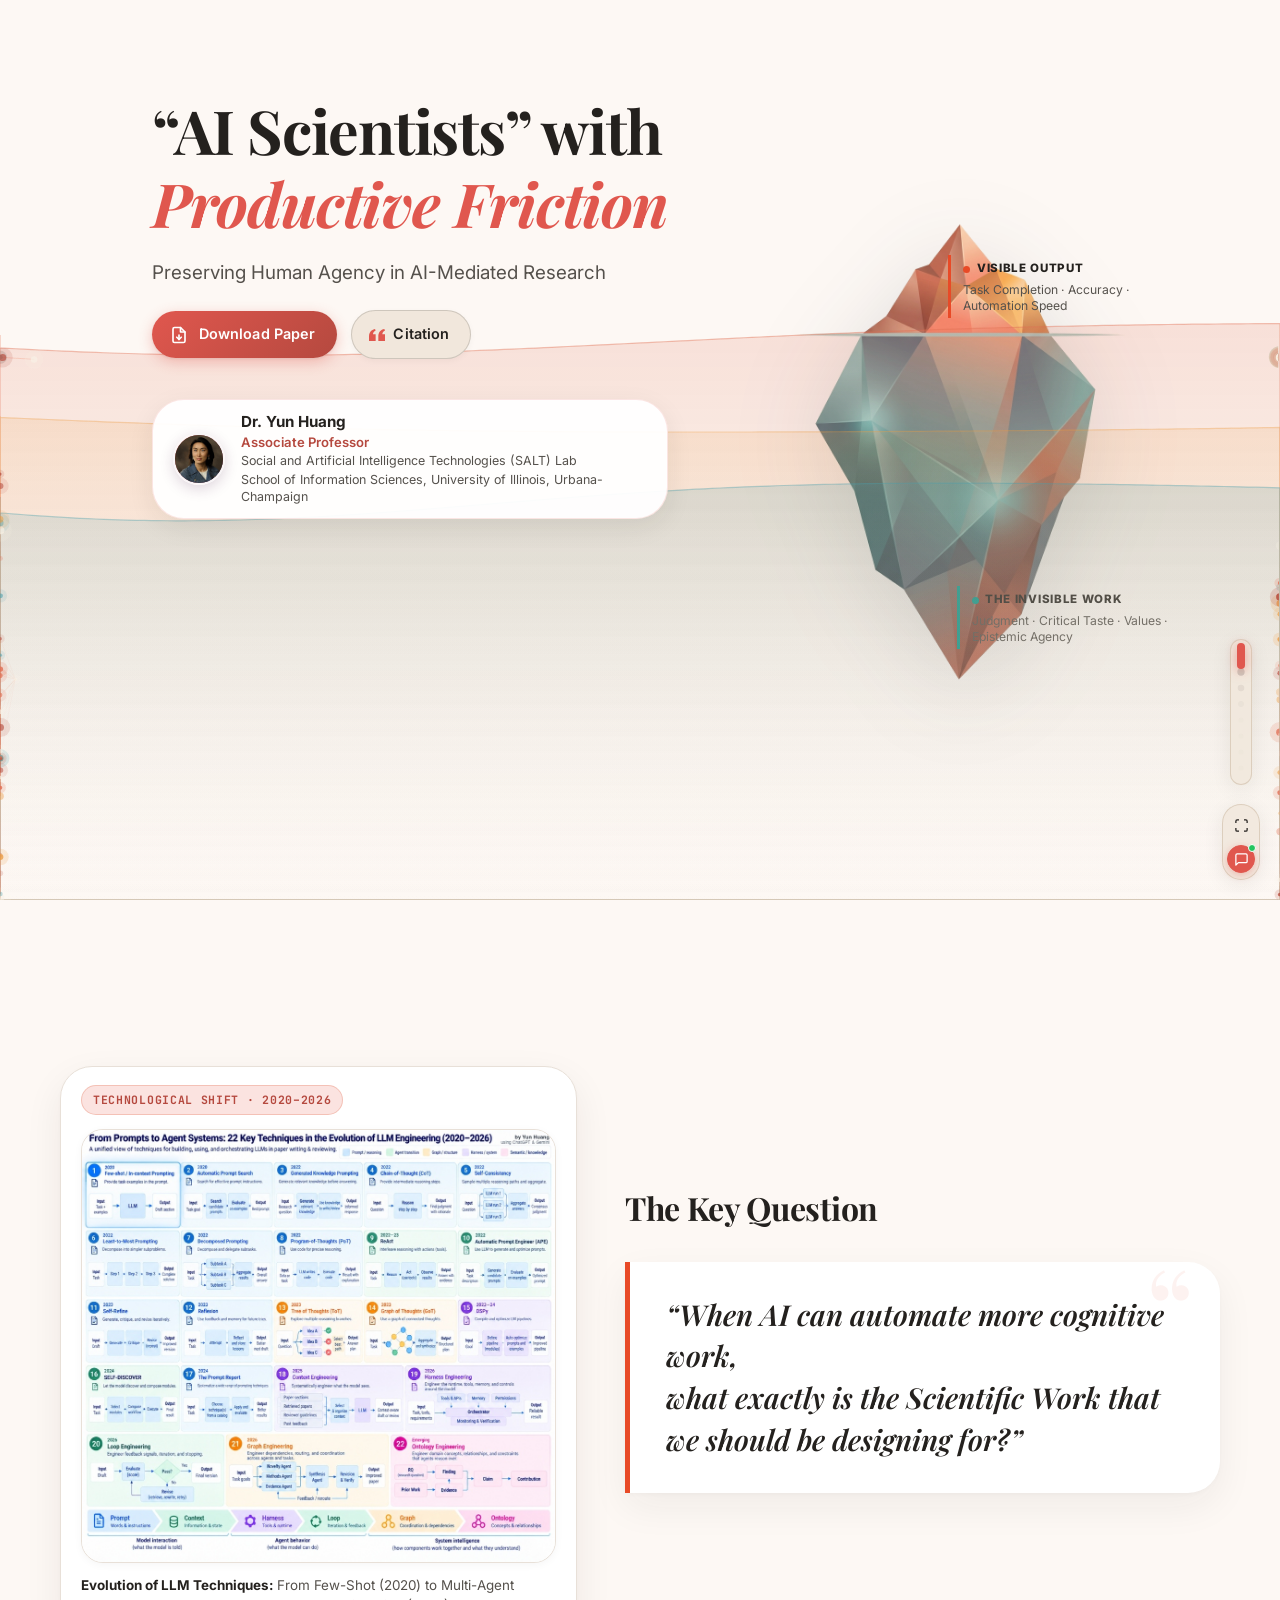
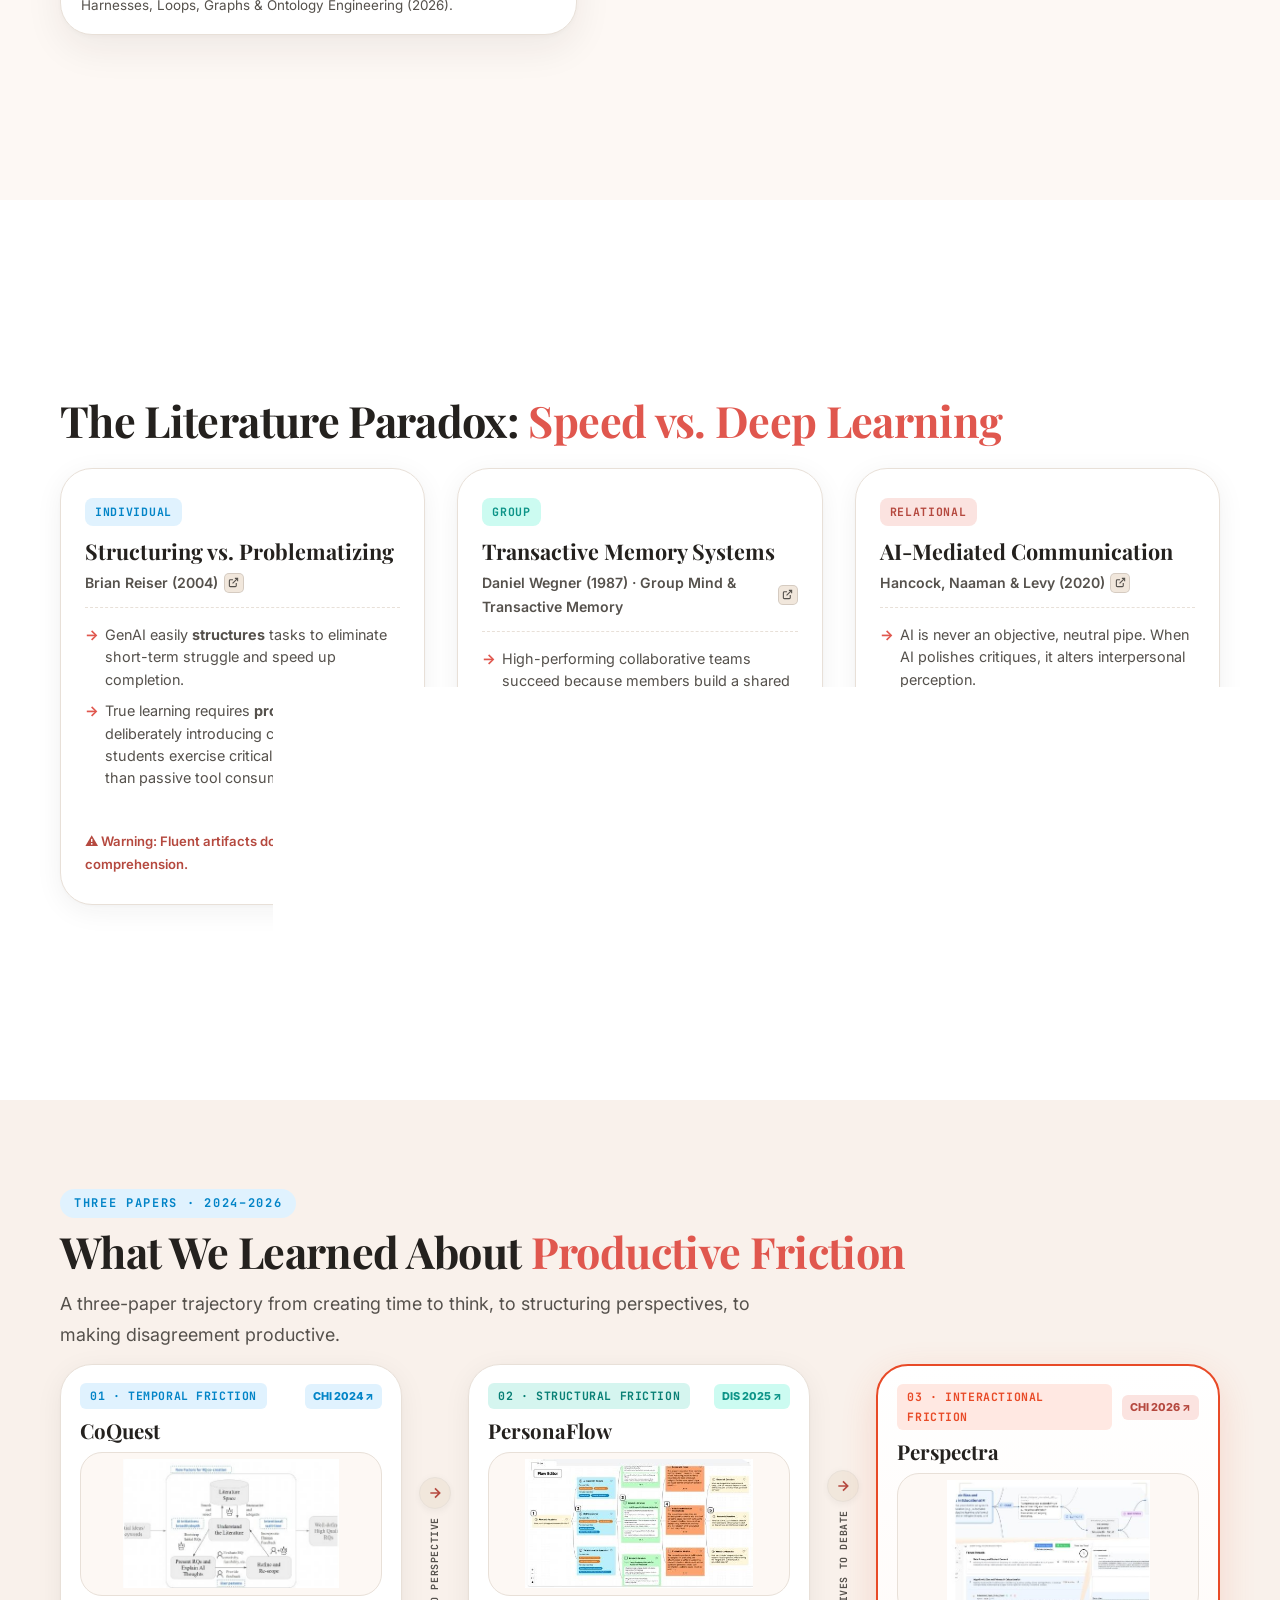
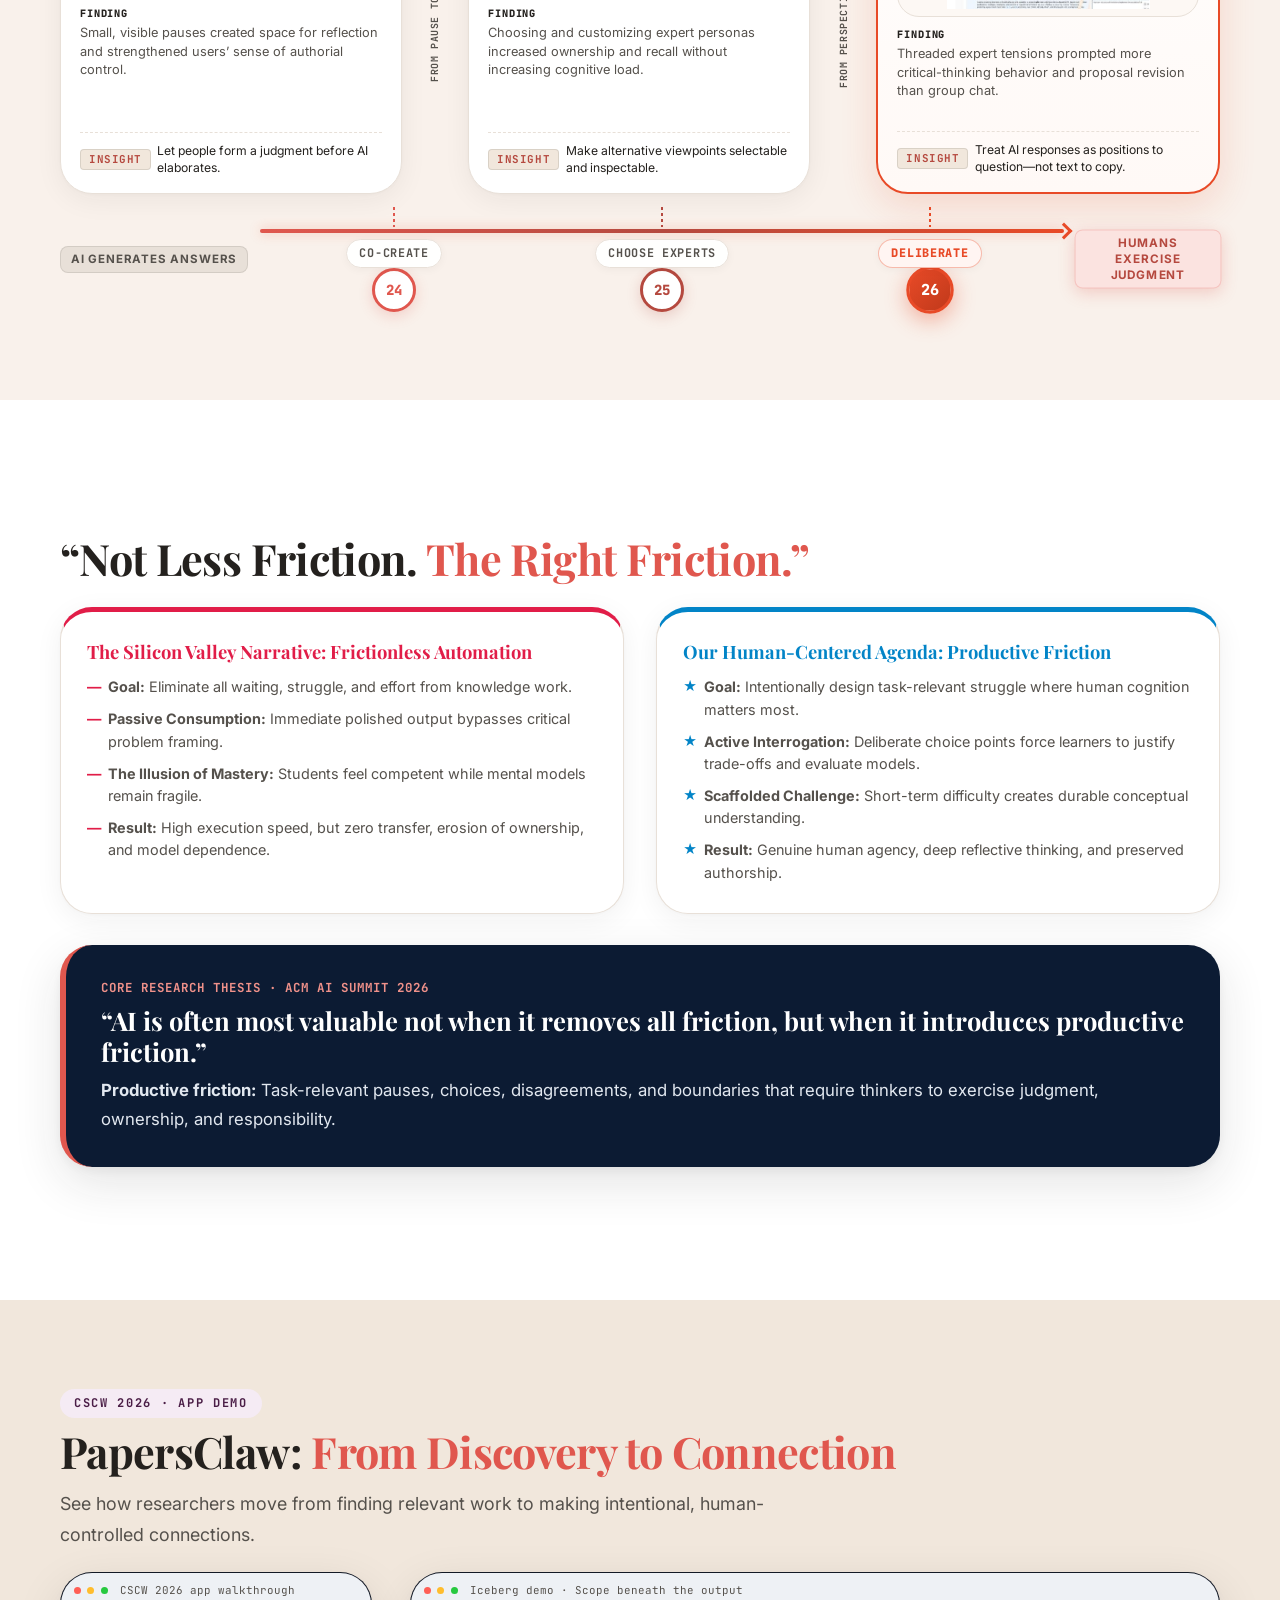
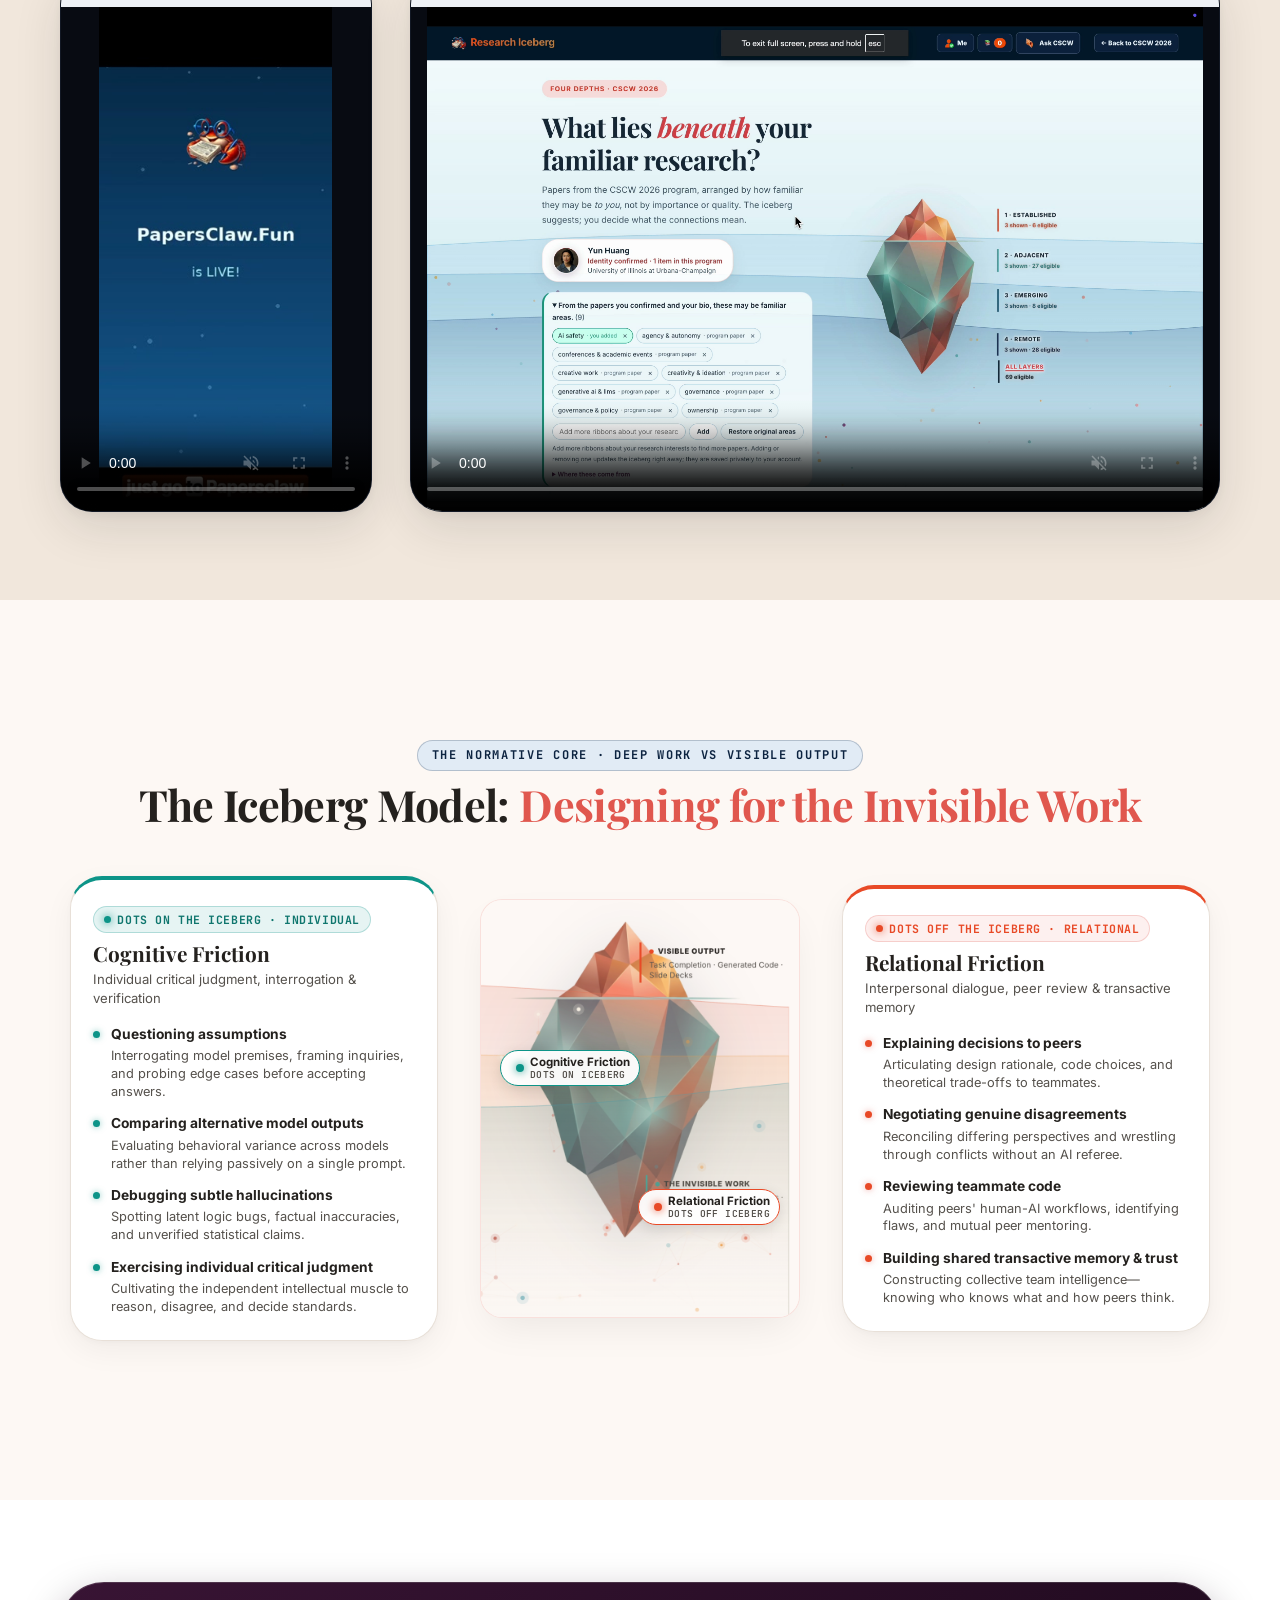
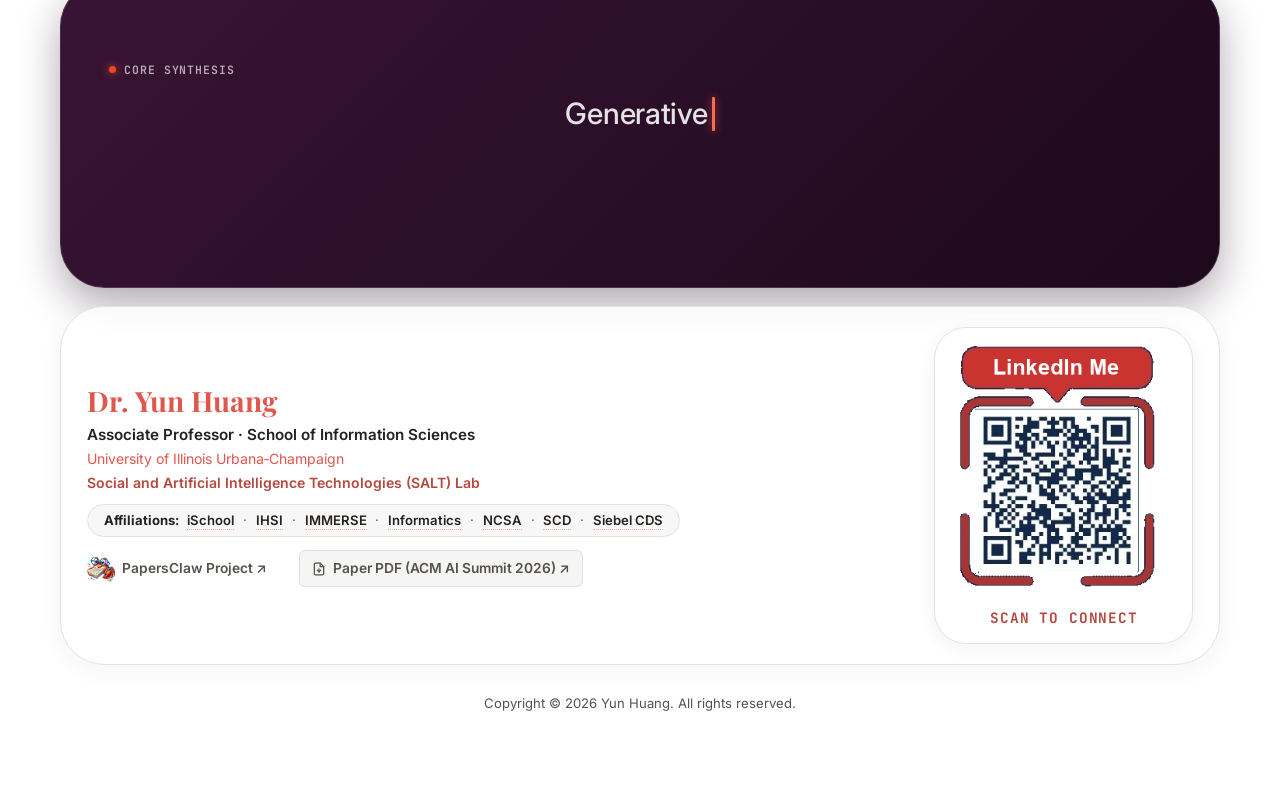
==== commit e65117ac: "feat(talk): add paper PDF and BibTeX citation download buttons for ACM AI Summit 2026" ====
--- a/talk/index.html
+++ b/talk/index.html
@@ -1 +1,211 @@
-<!DOCTYPE html> <html lang="en"> <head> <meta charset="UTF-8"> <meta name="viewport" content="width=device-width,initial-scale=1"> <title>“AI Scientists” with Productive Friction — Dr. Yun Huang</title> <meta name="description" content="An interactive warm editorial scrollytelling presentation on embedding Human-Centered Design and Productive Friction into AI experiential learning, by Dr. Yun Huang at the Siebel Center for Design, UIUC."> <meta property="og:title" content="“AI Scientists” with Productive Friction — Dr. Yun Huang | Siebel Center for Design"> <meta property="og:type" content="article"> <link rel="icon" type="image/svg+xml" href="assets/favicon-ebc43a2da7.svg"> <link rel="stylesheet" href="assets/styles-86361eee10.css"> <script async src="https://www.googletagmanager.com/gtag/js?id=G-7DETVVKDY9"></script> <script>function gtag(){dataLayer.push(arguments)}window.dataLayer=window.dataLayer||[],gtag("js",new Date),gtag("config","G-7DETVVKDY9")</script> </head> <body> <div class="progress-bar" aria-hidden="true"></div> <div class="top-hover-zone" id="topHoverZone" aria-hidden="true"></div> <header class="nav-header on-first-page" id="topNav"> <div class="nav-brand"> <div class="nav-logo" aria-hidden="true">YH</div> <div class="nav-title"> Dr. Yun Huang <span>Associate Professor · School of Information Sciences, University of Illinois, Urbana-Champaign</span> </div> </div> <div class="nav-controls"> <div class="course-badge"> <svg width="12" height="12" viewBox="0 0 24 24" fill="none" stroke="currentColor" stroke-width="2.5"> <circle cx="12" cy="12" r="10"/> <path d="M12 16v-4m0-4h.01"/> </svg> SCD Talk · Sept 2026 </div> </div> </header> <nav class="vertical-progress-dock" id="verticalProgressDock" aria-label="8-Slide Deck Progress"> <div class="dock-thumb" id="dockThumb" role="slider" aria-label="Slide Scrubber" aria-valuemin="1" aria-valuemax="8" aria-valuenow="1" tabindex="0" title="Drag up or down to scrub through slides"> <span class="thumb-tooltip" id="thumbTooltip">0:00 · The Pedagogical Pivot</span> </div> <a href="#slide-1" class="vertical-progress-pill active" data-slide="1" aria-label="Slide 1: The Pedagogical Pivot"> <span class="pill-tooltip">0:00 · The Pedagogical Pivot</span> </a> <a href="#slide-2" class="vertical-progress-pill" data-slide="2" aria-label="Slide 2: The Central Question"> <span class="pill-tooltip">0:30 · The Central Question</span> </a> <a href="#slide-3" class="vertical-progress-pill" data-slide="3" aria-label="Slide 3: Literature Paradox"> <span class="pill-tooltip">0:45 · Literature Paradox</span> </a> <a href="#slide-4" class="vertical-progress-pill" data-slide="4" aria-label="Slide 4: 4 Types of Friction"> <span class="pill-tooltip">1:15 · 4 Types of Friction</span> </a> <a href="#slide-5" class="vertical-progress-pill" data-slide="5" aria-label="Slide 5: The Right Friction"> <span class="pill-tooltip">1:55 · The Right Friction</span> </a> <a href="#slide-6" class="vertical-progress-pill" data-slide="6" aria-label="Slide 6: PapersClaw CSCW App Demo"> <span class="pill-tooltip">2:35 · PapersClaw App Demo</span> </a> <a href="#slide-7" class="vertical-progress-pill" data-slide="7" aria-label="Slide 7: The Iceberg Model"> <span class="pill-tooltip">3:05 · The Iceberg Model</span> </a> <a href="#slide-9" class="vertical-progress-pill" data-slide="9" aria-label="Slide 8: Designing for Invisible Work"> <span class="pill-tooltip">3:50 · Designing for Invisible Work</span> </a> </nav> <div class="bottom-controls" id="bottomControls" aria-label="Presenter Controls"> <button class="bottom-btn" id="btnFullscreen" aria-label="Toggle Fullscreen" title="Toggle Fullscreen (F)"> <svg width="15" height="15" viewBox="0 0 24 24" fill="none" stroke="currentColor" stroke-width="2"> <path d="M8 3H5a2 2 0 0 0-2 2v3m18 0V5a2 2 0 0 0-2-2h-3m0 18h3a2 2 0 0 0 2-2v-3M3 16v3a2 2 0 0 0 2 2h3"/> </svg> <span class="btn-tooltip">Fullscreen (F)</span> </button> <button class="bottom-btn cw-launcher" id="cwLauncher" aria-label="Contact Us" title="Contact Us" aria-haspopup="dialog" aria-expanded="false"> <span class="cw-ping"></span> <svg class="cw-icon-msg" width="15" height="15" viewBox="0 0 24 24" fill="none" stroke="currentColor" stroke-width="2" stroke-linecap="round" stroke-linejoin="round"> <path d="M21 15a2 2 0 0 1-2 2H7l-4 4V5a2 2 0 0 1 2-2h14a2 2 0 0 1 2 2z"/> </svg> <svg class="cw-icon-close" width="15" height="15" viewBox="0 0 24 24" fill="none" stroke="currentColor" stroke-width="2" stroke-linecap="round" stroke-linejoin="round"> <line x1="18" y1="6" x2="6" y2="18"/> <line x1="6" y1="6" x2="18" y2="18"/> </svg> <span class="btn-tooltip">Contact Us</span> </button> </div> <section class="section section--cream hero" id="slide-1"> <canvas id="heroWaveCanvas" class="hero-wave-canvas" aria-hidden="true"></canvas> <div class="hero-inner"> <div class="hero-text"> <h1 class="hero-title"> “AI Scientists” with<br><em>Productive Friction</em> </h1> <p class="hero-description"> Preserving Human Agency in AI-Mediated Research </p> <div class="hero-speaker"> <div class="hero-speaker-avatar"> <img src="assets/yun_huang-ee973b3f09.jpg" alt="Dr. Yun Huang"> </div> <div class="hero-speaker-info"> <strong>Dr. Yun Huang</strong> <span class="speaker-role">Associate Professor</span> <span class="speaker-affiliation">Social and Artificial Intelligence Technologies (SALT) Lab</span> <span class="speaker-affiliation">School of Information Sciences, University of Illinois, Urbana-Champaign</span> </div> </div> </div> <div class="hero-visual"> <div class="hero-iceberg-wrapper"> <img src="assets/hero_iceberg-2773c8cdfe.png" alt="Experiential Learning Iceberg Model" class="hero-iceberg-img"> <div class="hero-iceberg-tag hero-iceberg-tag--above"> <div class="tag-title"><span class="dot"></span> Visible Output</div> <span class="tag-sub">Task Completion · Accuracy · Automation Speed</span> </div> <div class="hero-iceberg-tag hero-iceberg-tag--below"> <div class="tag-title"><span class="dot dot--teal"></span> The Invisible Work</div> <span class="tag-sub">Judgment · Critical Taste · Values · Epistemic Agency</span> </div> </div> </div> </div> </section> <section class="section section--cream central-question-page" id="slide-2" style="background:var(--cream)!important"> <div class="section-inner"> <div class="question-page-grid"> <div class="question-page-media reveal-left"> <div class="infographic-preview-card" data-popup-target="modal-prompt-evolution" role="button" tabindex="0" title="Click to view full high-res infographic"> <div class="infographic-badge-bar"> <span class="infographic-pill">Technological Shift · 2020–2026</span> </div> <div class="infographic-image-frame"> <img src="assets/prompt_evolution-57bba3d2ba.jpg" alt="From Prompts to Agent Systems: 22 Key Techniques in the Evolution of LLM Engineering (2020-2026)"> </div> <div class="infographic-caption-bar"> <strong>Evolution of LLM Techniques:</strong> From Few-Shot (2020) to Multi-Agent Harnesses, Loops, Graphs & Ontology Engineering (2026). </div> </div> </div> <div class="question-page-content reveal-right"> <h2 class="question-page-heading">The Key Question</h2> <div class="hero-question-display"> <blockquote class="hero-question-quote"> “When AI can automate more cognitive work,<br> what exactly is the Scientific Work that we should be designing for?” </blockquote> </div> </div> </div> </div> </section> <section class="section section--white" id="slide-3"> <div class="section-inner"> <div class="section-header reveal"> <h2>The Literature Paradox: <span class="accent">Speed vs. Deep Learning</span></h2> </div> <div class="theory-trio reveal stagger"> <div class="theory-card" style="--i:0"> <span class="theory-badge badge-sky">Individual</span> <h3> <a href="https://doi.org/10.1207/s15327809jls1303_2" target="_blank" rel="noopener" class="paper-link" title="Read Brian Reiser (2004) Original Paper"> Structuring vs. Problematizing </a> </h3> <div class="theory-author"> <a href="https://doi.org/10.1207/s15327809jls1303_2" target="_blank" rel="noopener" class="author-citation-link" title="Brian Reiser (2004) Journal of the Learning Sciences"> Brian Reiser (2004) <span class="citation-icon-btn" aria-label="Open paper"><svg width="11" height="11" viewBox="0 0 24 24" fill="none" stroke="currentColor" stroke-width="2.4"> <path d="M18 13v6a2 2 0 0 1-2 2H5a2 2 0 0 1-2-2V8a2 2 0 0 1 2-2h6"/> <polyline points="15 3 21 3 21 9"/> <line x1="10" y1="14" x2="21" y2="3"/> </svg></span> </a> </div> <ul class="theory-bullets"> <li>GenAI easily <strong>structures</strong> tasks to eliminate short-term struggle and speed up completion. </li> <li>True learning requires <strong>problematizing</strong>—deliberately introducing complexity so students exercise critical judgment rather than passive tool consumption.</li> </ul> <div class="theory-warning">⚠️ Warning: Fluent artifacts do not equate to deep comprehension.</div> </div> <div class="theory-card" style="--i:1"> <span class="theory-badge badge-teal">Group</span> <h3> <a href="https://doi.org/10.1007/978-1-4612-4634-3_9" target="_blank" rel="noopener" class="paper-link" title="Read Daniel Wegner (1987) Original Paper"> Transactive Memory Systems </a> </h3> <div class="theory-author"> <a href="https://doi.org/10.1007/978-1-4612-4634-3_9" target="_blank" rel="noopener" class="author-citation-link" title="Daniel Wegner (1987) Transactive Memory in Theories of Group Behavior"> Daniel Wegner (1987) · Group Mind &amp; Transactive Memory <span class="citation-icon-btn" aria-label="Open paper"><svg width="11" height="11" viewBox="0 0 24 24" fill="none" stroke="currentColor" stroke-width="2.4"> <path d="M18 13v6a2 2 0 0 1-2 2H5a2 2 0 0 1-2-2V8a2 2 0 0 1 2-2h6"/> <polyline points="15 3 21 3 21 9"/> <line x1="10" y1="14" x2="21" y2="3"/> </svg></span> </a> </div> <ul class="theory-bullets"> <li>High-performing collaborative teams succeed because members build a shared mental model of each other's specialized expertise.</li> <li>When AI mediates peer reviews and task allocation, students query AI agents in isolated silos.</li> </ul> <div class="theory-warning">⚠️ Warning: Individual-to-AI interaction erodes distributed team awareness.</div> </div> <div class="theory-card" style="--i:2"> <span class="theory-badge badge-orange">Relational</span> <h3> <a href="https://doi.org/10.1093/jcmc/zmz022" target="_blank" rel="noopener" class="paper-link" title="Read Hancock et al. (2020) Original Paper"> AI-Mediated Communication </a> </h3> <div class="theory-author"> <a href="https://doi.org/10.1093/jcmc/zmz022" target="_blank" rel="noopener" class="author-citation-link" title="Hancock, Naaman &amp; Levy (2020) Journal of Computer-Mediated Communication"> Hancock, Naaman &amp; Levy (2020) <span class="citation-icon-btn" aria-label="Open paper"><svg width="11" height="11" viewBox="0 0 24 24" fill="none" stroke="currentColor" stroke-width="2.4"> <path d="M18 13v6a2 2 0 0 1-2 2H5a2 2 0 0 1-2-2V8a2 2 0 0 1 2-2h6"/> <polyline points="15 3 21 3 21 9"/> <line x1="10" y1="14" x2="21" y2="3"/> </svg></span> </a> </div> <ul class="theory-bullets"> <li>AI is never an objective, neutral pipe. When AI polishes critiques, it alters interpersonal perception. </li> <li>AI-smoothed feedback (e.g., AI code review and approval) creates an illusion of frictionless agreement while masking genuine disagreements. </li> </ul> <div class="theory-warning">⚠️ Warning: Erode interpersonal trust and authentic debate needed for team safety. </div> </div> </div> </div> </section> <section class="section section--sand-warm" id="slide-4"> <div class="section-inner"> <div class="section-header reveal"> <div class="section-label section-label--sky">Three Papers · 2024–2026</div> <h2>What We Learned About <span class="accent">Productive Friction</span></h2> <p class="section-desc">A three-paper trajectory from creating time to think, to structuring perspectives, to making disagreement productive.</p> </div> <div class="goals-timeline paper-findings-timeline reveal" id="paperFindingsTimeline"> <div class="timeline-cards-row"> <article class="timeline-card paper-finding-card" style="--i:0" data-popup-target="modal-coquest"> <div class="paper-card-topline"> <span class="timeline-level-badge level-operational">01 · Temporal Friction</span> <a href="https://dl.acm.org/doi/10.1145/3613904.3642698" target="_blank" rel="noopener" class="paper-venue-link badge-sky" onclick="event.stopPropagation()">CHI 2024 ↗</a> </div> <h4>CoQuest</h4> <div class="paper-finding-image"><img src="assets/system_1_coquest-d60890f444.png" alt="CoQuest research-question co-creation interface"></div> <p><span class="paper-copy-label">Finding</span> Small, visible pauses created space for reflection and strengthened users’ sense of authorial control.</p> <div class="evolution-card-meta"><span class="meta-tag">Insight</span> Let people form a judgment before AI elaborates.</div> </article> <div class="timeline-flow-connector" aria-hidden="true"> <div class="flow-circle"><svg width="16" height="16" viewBox="0 0 24 24" fill="none" stroke="currentColor" stroke-width="2.5"><path d="M5 12h14M12 5l7 7-7 7"/></svg></div> <span class="flow-text">From pause to perspective</span> </div> <article class="timeline-card paper-finding-card" style="--i:1" data-popup-target="modal-personaflow"> <div class="paper-card-topline"> <span class="timeline-level-badge paper-badge--teal">02 · Structural Friction</span> <a href="https://dl.acm.org/doi/10.1145/3715336.3735789" target="_blank" rel="noopener" class="paper-venue-link badge-teal" onclick="event.stopPropagation()">DIS 2025 ↗</a> </div> <h4>PersonaFlow</h4> <div class="paper-finding-image"><img src="assets/system_2_personaflow-a71bd5ab13.png" alt="PersonaFlow expert-persona ideation interface"></div> <p><span class="paper-copy-label">Finding</span> Choosing and customizing expert personas increased ownership and recall without increasing cognitive load.</p> <div class="evolution-card-meta"><span class="meta-tag">Insight</span> Make alternative viewpoints selectable and inspectable.</div> </article> <div class="timeline-flow-connector" aria-hidden="true"> <div class="flow-circle"><svg width="16" height="16" viewBox="0 0 24 24" fill="none" stroke="currentColor" stroke-width="2.5"><path d="M5 12h14M12 5l7 7-7 7"/></svg></div> <span class="flow-text">From perspectives to debate</span> </div> <article class="timeline-card timeline-card--culmination paper-finding-card" style="--i:2" data-popup-target="modal-perspectra"> <div class="paper-card-topline"> <span class="timeline-level-badge level-relational">03 · Interactional Friction</span> <a href="https://dl.acm.org/doi/10.1145/3772318.3791560" target="_blank" rel="noopener" class="paper-venue-link badge-orange" onclick="event.stopPropagation()">CHI 2026 ↗</a> </div> <h4>Perspectra</h4> <div class="paper-finding-image"><img src="assets/system_3_perspectra-02768c601d.png" alt="Perspectra multi-agent deliberation interface"></div> <p><span class="paper-copy-label">Finding</span> Threaded expert tensions prompted more critical-thinking behavior and proposal revision than group chat.</p> <div class="evolution-card-meta"><span class="meta-tag">Insight</span> Treat AI responses as positions to question—not text to copy.</div> </article> </div> <div class="timeline-track-header"> <div class="timeline-track-with-labels"> <span class="timeline-edge-label timeline-edge-label--start">AI generates answers</span> <div class="timeline-track-inner"> <div class="timeline-milestones"> <div class="timeline-milestone milestone-1"><div class="milestone-dot"><span class="dot-num">24</span></div><div class="milestone-time">Co-create</div><div class="milestone-stem"></div></div> <div class="timeline-milestone milestone-2"><div class="milestone-dot"><span class="dot-num">25</span></div><div class="milestone-time">Choose experts</div><div class="milestone-stem"></div></div> <div class="timeline-milestone milestone-3"><div class="milestone-dot"><span class="dot-num">26</span></div><div class="milestone-time">Deliberate</div><div class="milestone-stem"></div></div> </div> <div class="timeline-track-line" aria-hidden="true"><div class="timeline-track-fill"></div><div class="timeline-track-arrow"></div></div> </div> <span class="timeline-edge-label timeline-edge-label--end">Humans exercise judgment</span> </div> </div> </div> </div> </section> <section class="section section--white" id="slide-5"> <div class="section-inner"> <div class="section-header reveal"> <h2>“Not Less Friction. <span class="accent">The Right Friction.”</span></h2> </div> <div class="friction-compare-grid reveal stagger"> <div class="compare-card compare-card--sv" style="--i:0"> <h4>The Silicon Valley Narrative: Frictionless Automation</h4> <ul> <li><strong>Goal:</strong> Eliminate all waiting, struggle, and effort from knowledge work.</li> <li><strong>Passive Consumption:</strong> Immediate polished output bypasses critical problem framing.</li> <li><strong>The Illusion of Mastery:</strong> Students feel competent while mental models remain fragile. </li> <li><strong>Result:</strong> High execution speed, but zero transfer, erosion of ownership, and model dependence.</li> </ul> </div> <div class="compare-card compare-card--hcd" style="--i:1"> <h4>Our Human-Centered Agenda: Productive Friction</h4> <ul> <li><strong>Goal:</strong> Intentionally design task-relevant struggle where human cognition matters most. </li> <li><strong>Active Interrogation:</strong> Deliberate choice points force learners to justify trade-offs and evaluate models.</li> <li><strong>Scaffolded Challenge:</strong> Short-term difficulty creates durable conceptual understanding. </li> <li><strong>Result:</strong> Genuine human agency, deep reflective thinking, and preserved authorship.</li> </ul> </div> </div> <div class="thesis-box thesis-box--closing reveal"> <div class="thesis-tag">Core Research Thesis · ACM AI Summit 2026</div> <h3>“AI is often most valuable not when it removes all friction, but when it introduces productive friction.” </h3> <p> <strong>Productive friction:</strong> Task-relevant pauses, choices, disagreements, and boundaries that require thinkers to exercise judgment, ownership, and responsibility. </p> </div> </div> </section> <section class="section section--sand" id="slide-6"> <div class="section-inner"> <div class="section-header reveal"> <div class="section-label section-label--plum">CSCW 2026 · App Demo</div> <h2>PapersClaw: <span class="accent">From Discovery to Connection</span></h2> <p class="section-desc">See how researchers move from finding relevant work to making intentional, human-controlled connections.</p> </div> <div class="cscw-demo-layout cscw-demo-layout--two-videos reveal"> <div class="cscw-demo-video-shell"> <div class="cscw-demo-browser-bar"> <span class="browser-dot dot-red"></span> <span class="browser-dot dot-yellow"></span> <span class="browser-dot dot-green"></span> <span>CSCW 2026 app walkthrough</span> </div> <video class="cscw-demo-video" controls autoplay loop muted playsinline preload="auto" poster="assets/papersclaw_cscw26_demo_poster-3f383e88e5.jpg"> <source src="assets/papersclaw_cscw26_demo-783a9b3ff5.mp4" type="video/mp4"> Your browser does not support embedded video. </video> </div> <div class="cscw-demo-video-shell"> <div class="cscw-demo-browser-bar"> <span class="browser-dot dot-red"></span> <span class="browser-dot dot-yellow"></span> <span class="browser-dot dot-green"></span> <span>Iceberg demo · Scope beneath the output</span> </div> <video class="cscw-demo-video" controls autoplay loop muted playsinline preload="auto" poster="assets/papersclaw_iceberg_demo_poster-9287ab95f7.jpg"> <source src="assets/papersclaw_iceberg_demo-631fe90a2d.mp4" type="video/mp4"> Your browser does not support embedded video. </video> </div> </div> </div> </section> <section class="section section--cream" id="slide-7"> <div class="section-inner"> <div class="section-header text-center reveal"> <div class="section-label section-label--navy">The Normative Core · Deep Work vs Visible Output</div> <h2>The Iceberg Model: <span class="accent">Designing for the Invisible Work</span></h2> </div> <div class="iceberg-friction-stage reveal"> <div class="friction-pillar-card friction-pillar-card--cognitive"> <div class="friction-card-header"> <span class="friction-pill friction-pill--cognitive"> <span class="beacon beacon--cyan"></span> Dots On the Iceberg · Individual </span> <h3>Cognitive Friction</h3> <p class="friction-card-tagline">Individual critical judgment, interrogation &amp; verification</p> </div> <ul class="friction-feature-list"> <li> <div class="feature-bullet feature-bullet--cyan"></div> <div class="feature-text"> <strong>Questioning assumptions</strong> <span>Interrogating model premises, framing inquiries, and probing edge cases before accepting answers.</span> </div> </li> <li> <div class="feature-bullet feature-bullet--cyan"></div> <div class="feature-text"> <strong>Comparing alternative model outputs</strong> <span>Evaluating behavioral variance across models rather than relying passively on a single prompt.</span> </div> </li> <li> <div class="feature-bullet feature-bullet--cyan"></div> <div class="feature-text"> <strong>Debugging subtle hallucinations</strong> <span>Spotting latent logic bugs, factual inaccuracies, and unverified statistical claims.</span> </div> </li> <li> <div class="feature-bullet feature-bullet--cyan"></div> <div class="feature-text"> <strong>Exercising individual critical judgment</strong> <span>Cultivating the independent intellectual muscle to reason, disagree, and decide standards.</span> </div> </li> </ul> </div> <div class="iceberg-center-visual"> <div class="iceberg-img-frame"> <img src="assets/iceberg_friction-0543b39f7b.png" alt="The Iceberg Model: What Must Stay Human" class="iceberg-display-img"> <div class="iceberg-pin pin--cognitive"> <span class="pin-ring"></span> <span class="pin-dot"></span> <span class="pin-label">Cognitive Friction<small>Dots On Iceberg</small></span> </div> <div class="iceberg-pin pin--relational"> <span class="pin-ring"></span> <span class="pin-dot"></span> <span class="pin-label">Relational Friction<small>Dots Off Iceberg</small></span> </div> </div> </div> <div class="friction-pillar-card friction-pillar-card--relational"> <div class="friction-card-header"> <span class="friction-pill friction-pill--relational"> <span class="beacon beacon--coral"></span> Dots Off the Iceberg · Relational </span> <h3>Relational Friction</h3> <p class="friction-card-tagline">Interpersonal dialogue, peer review &amp; transactive memory</p> </div> <ul class="friction-feature-list"> <li> <div class="feature-bullet feature-bullet--coral"></div> <div class="feature-text"> <strong>Explaining decisions to peers</strong> <span>Articulating design rationale, code choices, and theoretical trade-offs to teammates.</span> </div> </li> <li> <div class="feature-bullet feature-bullet--coral"></div> <div class="feature-text"> <strong>Negotiating genuine disagreements</strong> <span>Reconciling differing perspectives and wrestling through conflicts without an AI referee.</span> </div> </li> <li> <div class="feature-bullet feature-bullet--coral"></div> <div class="feature-text"> <strong>Reviewing teammate code</strong> <span>Auditing peers' human-AI workflows, identifying flaws, and mutual peer mentoring.</span> </div> </li> <li> <div class="feature-bullet feature-bullet--coral"></div> <div class="feature-text"> <strong>Building shared transactive memory &amp; trust</strong> <span>Constructing collective team intelligence—knowing who knows what and how peers think.</span> </div> </li> </ul> </div> </div> </div> </section> <section class="section section--white" id="slide-9"> <div class="section-inner"> <div class="typewriter-stage reveal" id="slide12TypewriterStage" role="region" aria-label="Core Synthesis: Generative AI gives us velocity. We choose the direction"> <div class="typewriter-badge"> <span class="tw-badge-text"><span class="tw-badge-dot"></span>Core Synthesis</span> </div> <div class="typewriter-content"> <p class="typewriter-line typewriter-line-1" id="twLine1">Generative AI gives us velocity</p> <p class="typewriter-line typewriter-line-2" id="twLine2">We choose the&nbsp;<span class="direction-accent">direction</span></p> </div> <span class="typewriter-cursor" id="twCursor" aria-hidden="true"></span> </div> <div class="finale-footnote-stage reveal"> <div class="footnote-profile-group"> <div class="footer-brand"> <h3><a href="https://ischool.illinois.edu/people/yun-huang" target="_blank" rel="noopener" title="Dr. Yun Huang — iSchool Profile">Dr. Yun Huang</a></h3> </div> <p class="footer-role">Associate Professor · School of Information Sciences</p> <p class="footer-institution"><a href="https://illinois.edu/" target="_blank" rel="noopener" title="University of Illinois Urbana‑Champaign">University of Illinois Urbana&#8209;Champaign</a></p> <p class="footer-lab">Social and Artificial Intelligence Technologies (SALT) Lab</p> <div class="footer-affiliations"> <span class="affil-title">Affiliations:</span> <a href="https://ischool.illinois.edu/" target="_blank" rel="noopener" title="School of Information Sciences">iSchool</a> · <a href="https://healthinstitute.illinois.edu/" target="_blank" rel="noopener" title="Interdisciplinary Health Sciences Institute">IHSI</a> · <a href="https://immerse.illinois.edu/" target="_blank" rel="noopener" title="IMMERSE: Center for Immersive Computing">IMMERSE</a> · <a href="https://informatics.illinois.edu/" target="_blank" rel="noopener" title="Illinois Informatics">Informatics</a> · <a href="https://www.ncsa.illinois.edu/" target="_blank" rel="noopener" title="National Center for Supercomputing Applications">NCSA</a> · <a href="https://designcenter.illinois.edu/" target="_blank" rel="noopener" title="Siebel Center for Design">SCD</a> · <a href="https://siebelschool.illinois.edu/" target="_blank" rel="noopener" title="Siebel School of Computing and Data Science">Siebel CDS</a> </div> <div class="footer-links"> <a href="https://papersclaw.fun" target="_blank" rel="noopener"><img src="assets/papersclaw_logo-d94a04caf1.png" alt="" class="footer-link-logo">PapersClaw Project ↗</a> </div> </div> <a class="footnote-qr-card" href="https://www.linkedin.com/in/huangyun/" target="_blank" rel="noopener" title="Scan or click to connect with Dr. Yun Huang on LinkedIn"> <img src="assets/qr_acm_clean_badge-edc9a7878a.png" alt="QR Code: LinkedIn Me with Dr. Yun Huang" class="footnote-qr-img"> <span class="footnote-qr-label">Scan to connect</span> </a> </div> <p class="footer-meta reveal"> Copyright &copy; 2026 Yun Huang. All rights reserved. </p> </div> </section> <div class="detail-popup" id="modal-coquest"> <div class="detail-popup-overlay"></div> <div class="detail-popup-content"> <button class="detail-popup-close" aria-label="Close modal">✕</button> <a href="https://dl.acm.org/doi/10.1145/3613904.3642698" target="_blank" rel="noopener" class="system-tag badge-sky modal-tag-link" title="Open in ACM Digital Library"> ACM CHI 2024 · Best Paper Honorable Mention ↗ </a> <h3 class="modal-title">CoQuest: <span class="accent">Temporal Friction</span></h3> <div class="modal-system-img-wrap"> <img src="assets/system_1_coquest-d60890f444.png" alt="CoQuest System Architecture" class="modal-system-img"> </div> <div class="modal-details-grid"> <div class="modal-detail-block"> <div class="quad-section-sub">Interaction Design</div> <p>Iterative research-question branching with observable processing delays and active waiting moments. Treats LLMs as supports for literature-grounded ideation rather than instant streaming.</p> </div> <div class="modal-detail-block"> <div class="quad-section-sub">Preserved Capacity</div> <p>Reflection, control, and felt agency. A small temporal inefficiency creates cognitive space for reflection, correlating with a significantly stronger sense of authorial control.</p> </div> </div> <div class="modal-citation-box"> <div class="citation-head"> <div class="citation-head-left"> <span class="acm-icon-pill">ACM DL</span> <span class="citation-label">Official ACM Publication</span> </div> <a href="https://dl.acm.org/doi/10.1145/3613904.3642698" target="_blank" rel="noopener" class="acm-doi-link"> doi:10.1145/3613904.3642698 ↗ </a> </div> <p class="citation-bib"> Yiren Liu, Si Chen, Haocong Cheng, Mengxia Yu, Xiao Ran, Andrew Mo, Yiliu Tang, Yun Huang. 2024. <strong>CoQuest: Exploring Research Question Co-Creation with an LLM-based Agent</strong>. In <em>Proceedings of the 2024 CHI Conference on Human Factors in Computing Systems (CHI '24)</em>. </p> </div> <p class="modal-classroom-parallel"> <strong>Classroom Parallel:</strong> Requiring students to write down their own predictions and architectural sketches before prompting an AI copilot. </p> </div> </div> <div class="detail-popup" id="modal-personaflow"> <div class="detail-popup-overlay"></div> <div class="detail-popup-content"> <button class="detail-popup-close" aria-label="Close modal">✕</button> <a href="https://dl.acm.org/doi/10.1145/3715336.3735789" target="_blank" rel="noopener" class="system-tag badge-teal modal-tag-link" title="Open in ACM Digital Library"> ACM DIS 2025 ↗ </a> <h3 class="modal-title">PersonaFlow: <span class="accent">Structural Friction</span></h3> <div class="modal-system-img-wrap"> <img src="assets/system_2_personaflow-a71bd5ab13.png" alt="PersonaFlow System Architecture" class="modal-system-img"> </div> <div class="modal-details-grid"> <div class="modal-detail-block"> <div class="quad-section-sub">Interaction Design</div> <p>Users choose and customize expert personas before receiving critique rather than one monolithic authority. Extends single-agent support to inspectable, multi-perspective ideation.</p> </div> <div class="modal-detail-block"> <div class="quad-section-sub">Preserved Capacity</div> <p>Ownership, perspective-taking, recall. Persona customization increases users' sense of control and recall of generated ideas, without raising cognitive load.</p> </div> </div> <div class="modal-citation-box"> <div class="citation-head"> <div class="citation-head-left"> <span class="acm-icon-pill">ACM DL</span> <span class="citation-label">Official ACM Publication</span> </div> <a href="https://dl.acm.org/doi/10.1145/3715336.3735789" target="_blank" rel="noopener" class="acm-doi-link"> doi:10.1145/3715336.3735789 ↗ </a> </div> <p class="citation-bib"> Yiren Liu, Pranav Sharma, Mehul Jitendra Oswal, Haijun Xia, Yun Huang. 2025. <strong>PersonaFlow: Designing LLM-Simulated Expert Perspectives for Enhanced Research Ideation</strong>. In <em>Proceedings of the 2025 ACM Designing Interactive Systems Conference (DIS '25)</em>. </p> </div> <p class="modal-classroom-parallel"> <strong>Classroom Parallel:</strong> Requiring multi-agent adversarial code audits and diverse stakeholder review panels during sprint evaluations. </p> </div> </div> <div class="detail-popup" id="modal-perspectra"> <div class="detail-popup-overlay"></div> <div class="detail-popup-content"> <button class="detail-popup-close" aria-label="Close modal">✕</button> <a href="https://dl.acm.org/doi/10.1145/3772318.3791560" target="_blank" rel="noopener" class="system-tag badge-orange modal-tag-link" title="Open in ACM Digital Library"> ACM CHI 2026 · Best Paper Honorable Mention ↗ </a> <h3 class="modal-title">Perspectra: <span class="accent">Interactional Friction</span></h3> <div class="modal-system-img-wrap"> <img src="assets/system_3_perspectra-02768c601d.png" alt="Perspectra System Architecture" class="modal-system-img"> </div> <div class="modal-details-grid"> <div class="modal-detail-block"> <div class="quad-section-sub">Interaction Design</div> <p>Agents are designed to show users papers that make contrary findings or complementary perspectives to existing work, scaffolding threaded multi-agent deliberation where users visualize tensions and revise proposals.</p> </div> <div class="modal-detail-block"> <div class="quad-section-sub">Preserved Capacity</div> <p>Critical thinking, revision, argument integration. More critical-thinking behavior and proposal revision than a group-chat baseline—AI responses become positions to question, not material to copy.</p> </div> </div> <div class="modal-citation-box"> <div class="citation-head"> <div class="citation-head-left"> <span class="acm-icon-pill">ACM DL</span> <span class="citation-label">Official ACM Publication</span> </div> <a href="https://dl.acm.org/doi/10.1145/3772318.3791560" target="_blank" rel="noopener" class="acm-doi-link"> doi:10.1145/3772318.3791560 ↗ </a> </div> <p class="citation-bib"> Yiren Liu, Viraj Nischal Shah, Sangho Suh, Pao Siangliulue, Tal August, Yun Huang. 2026. <strong>Perspectra: Choosing Your Experts Enhances Critical Thinking in Multi-Agent Research Ideation</strong>. In <em>Proceedings of the 2026 CHI Conference on Human Factors in Computing Systems (CHI '26)</em>. </p> </div> <p class="modal-classroom-parallel"> <strong>Classroom Parallel:</strong> Speed-dating prompt validation where student teams pit three frontier models against one another on edge cases. </p> </div> </div> <div class="detail-popup" id="modal-papersclaw"> <div class="detail-popup-overlay"></div> <div class="detail-popup-content"> <button class="detail-popup-close" aria-label="Close modal">✕</button> <a href="https://papersclaw.fun" target="_blank" rel="noopener" class="system-tag badge-plum modal-tag-link" title="Open papersclaw.fun Project Portal"> papersclaw.fun · ACM CHI 2026 ↗ </a> <h3 class="modal-title">PapersClaw: <span class="accent">Relational Friction & Scope Control</span></h3> <div class="modal-system-img-wrap"> <img src="assets/system_4_papersclaw-a9e62b64bf.png" alt="PapersClaw System Architecture" class="modal-system-img"> </div> <div class="modal-details-grid"> <div class="modal-detail-block"> <div class="quad-section-sub">Interaction Design</div> <p>Researchers control what they disclose while transparent matching logic supports collaboration. Helps researchers surface potential synergies using transparent reasoning while preserving privacy.</p> </div> <div class="modal-detail-block"> <div class="quad-section-sub">Preserved Capacity</div> <p>Privacy, consent, collaboration agency. Selective disclosure and transparent matching logic protect consent and collaboration agency in physical, in-person interactions.</p> </div> </div> <div class="modal-citation-box"> <div class="citation-head"> <div class="citation-head-left"> <span class="acm-icon-pill">Mobile friendly web app</span> <span class="citation-label">Project &amp; Conference Deployment</span> </div> <a href="https://papersclaw.fun" target="_blank" rel="noopener" class="acm-doi-link"> papersclaw.fun ↗ </a> </div> <p class="citation-bib"> Yun Huang. 2026. <strong>PapersClaw: AI-Powered Serendipitous Networking and Session Navigation for Academic Conferences</strong>. Deployed at the <em>2026 ACM CHI Conference on Human Factors in Computing Systems (CHI '26)</em> &amp; ACM AI Summit. </p> </div> <p class="modal-classroom-parallel"> <strong>Classroom Parallel:</strong> Demonstrating this platform as an illustrative vibe coding project. </p> </div> </div> <div class="detail-popup" id="modal-prompt-evolution"> <div class="detail-popup-overlay"></div> <div class="detail-popup-content detail-popup-content--wide"> <button class="detail-popup-close" aria-label="Close modal">✕</button> <div class="infographic-modal-header"> <span class="theory-badge badge-sky">2020–2026 Evolutionary Horizon</span> <h3> From Prompts to Agent Systems: 22 Key Techniques in LLM Engineering (2020–2026) </h3> <p> A unified view of techniques spanning model interaction, agent behavior, and system intelligence across loops, graphs, and ontologies. </p> <p class="infographic-modal-credit"> Created by <strong>Yun Huang</strong> using <span class="credit-tool credit-tool--chatgpt">ChatGPT</span> &amp; <span class="credit-tool credit-tool--gemini">Gemini</span> </p> </div> <div class="infographic-modal-frame"> <img src="assets/prompt_evolution-57bba3d2ba.jpg" alt="22 Key Techniques in the Evolution of LLM Engineering (2020-2026)"> </div> </div> </div> <script src="assets/app-a53f33f039.js"></script> </body> </html> +<!DOCTYPE html> <html lang="en"> <head> <meta charset="UTF-8"> <meta name="viewport" content="width=device-width,initial-scale=1"> <title>“AI Scientists” with Productive Friction — Dr. Yun Huang · ACM AI Summit 2026</title> <meta name="description" content="“AI Scientists” with Productive Friction: Preserving Human Agency in AI-Mediated Research. An interactive scrollytelling presentation by Dr. Yun Huang at ACM AI Summit 2026."> <meta property="og:title" content="“AI Scientists” with Productive Friction — Dr. Yun Huang | ACM AI Summit 2026"> <meta property="og:type" content="article"> <link rel="icon" type="image/svg+xml" href="assets/favicon-ebc43a2da7.svg"> <link rel="stylesheet" href="assets/styles-86361eee10.css"> <script async src="https://www.googletagmanager.com/gtag/js?id=G-7DETVVKDY9"></script> <script>function gtag(){dataLayer.push(arguments)}window.dataLayer=window.dataLayer||[],gtag("js",new Date),gtag("config","G-7DETVVKDY9")</script> <style>
+.hero-description {
+  margin-bottom: 1.35rem !important;
+}
+.hero-action-bar {
+  display: flex;
+  align-items: center;
+  flex-wrap: wrap;
+  gap: 0.9rem;
+  margin-bottom: clamp(2rem, 4.5vh, 3.2rem);
+}
+.hero-pdf-btn {
+  display: inline-flex;
+  align-items: center;
+  gap: 0.65rem;
+  padding: 0.68rem 1.35rem 0.68rem 1.15rem;
+  background: linear-gradient(135deg, var(--coral, #E0574E) 0%, var(--terracotta, #B5493F) 100%);
+  color: #ffffff !important;
+  text-decoration: none;
+  border-radius: 999px;
+  font-family: var(--font-body, sans-serif);
+  font-size: 0.9rem;
+  font-weight: 600;
+  letter-spacing: 0.01em;
+  box-shadow: 0 4px 14px rgba(224, 87, 78, 0.32), 0 1px 3px rgba(0, 0, 0, 0.08);
+  transition: all 0.22s cubic-bezier(0.16, 1, 0.3, 1);
+  cursor: pointer;
+}
+.hero-pdf-btn:hover {
+  transform: translateY(-2px);
+  box-shadow: 0 6px 20px rgba(224, 87, 78, 0.45), 0 2px 6px rgba(0, 0, 0, 0.1);
+  background: linear-gradient(135deg, #e66259 0%, #bd4f45 100%);
+  color: #ffffff !important;
+}
+.hero-pdf-btn:active {
+  transform: translateY(0);
+  box-shadow: 0 2px 8px rgba(224, 87, 78, 0.35);
+}
+.hero-pdf-btn svg {
+  flex-shrink: 0;
+  stroke: #ffffff;
+}
+.hero-pdf-pill {
+  display: inline-block;
+  padding: 0.2rem 0.6rem;
+  background: rgba(255, 255, 255, 0.24);
+  border: 1px solid rgba(255, 255, 255, 0.38);
+  border-radius: 999px;
+  font-size: 0.72rem;
+  font-weight: 700;
+  letter-spacing: 0.04em;
+  text-transform: uppercase;
+  color: #ffffff;
+}
+.nav-btn--pdf {
+  display: inline-flex;
+  align-items: center;
+  gap: 0.4rem;
+  background: var(--sand, #F5F2EB);
+  border: 1px solid rgba(85, 81, 76, 0.2);
+  color: var(--charcoal, #242220) !important;
+  padding: 0.35rem 0.8rem;
+  border-radius: 20px;
+  font-family: var(--font-body, sans-serif);
+  font-size: 0.8rem;
+  font-weight: 600;
+  text-decoration: none;
+  cursor: pointer;
+  transition: all 0.2s ease;
+}
+.nav-btn--pdf:hover {
+  background: var(--coral-pale, #FBE3E0);
+  color: var(--terracotta, #B5493F) !important;
+  border-color: rgba(224, 87, 78, 0.3);
+}
+.footer-pdf-download {
+  display: inline-flex;
+  align-items: center;
+  gap: 0.45rem;
+  color: var(--slate, #55514C) !important;
+  font-size: 0.82rem;
+  font-weight: 600;
+  text-decoration: none;
+  padding: 0.35rem 0.75rem;
+  border-radius: 6px;
+  background: rgba(85, 81, 76, 0.06);
+  border: 1px solid rgba(85, 81, 76, 0.12);
+  transition: all 0.2s ease;
+}
+.footer-pdf-download:hover {
+  background: var(--coral-pale, #FBE3E0);
+  color: var(--terracotta, #B5493F) !important;
+  border-color: rgba(224, 87, 78, 0.3);
+}
+.hero-action-bar {
+  display: flex;
+  align-items: center;
+  flex-wrap: wrap;
+  gap: 0.85rem;
+  margin-bottom: clamp(2rem, 4.5vh, 3.2rem);
+}
+.hero-cite-btn {
+  display: inline-flex;
+  align-items: center;
+  gap: 0.55rem;
+  padding: 0.68rem 1.25rem 0.68rem 1.05rem;
+  background: var(--sand, #F5F2EB);
+  color: var(--charcoal, #242220) !important;
+  border: 1px solid rgba(85, 81, 76, 0.22);
+  text-decoration: none;
+  border-radius: 999px;
+  font-family: var(--font-body, sans-serif);
+  font-size: 0.9rem;
+  font-weight: 600;
+  letter-spacing: 0.01em;
+  box-shadow: 0 2px 6px rgba(0, 0, 0, 0.04);
+  transition: all 0.22s cubic-bezier(0.16, 1, 0.3, 1);
+  cursor: pointer;
+}
+.hero-cite-btn:hover {
+  transform: translateY(-2px);
+  background: var(--coral-pale, #FBE3E0);
+  color: var(--terracotta, #B5493F) !important;
+  border-color: rgba(224, 87, 78, 0.35);
+  box-shadow: 0 4px 12px rgba(224, 87, 78, 0.18);
+}
+.hero-cite-btn:active {
+  transform: translateY(0);
+}
+.hero-cite-btn svg {
+  flex-shrink: 0;
+  fill: var(--coral, #E0574E);
+}
+.hero-cite-view-btn {
+  display: inline-flex;
+  align-items: center;
+  gap: 0.4rem;
+  padding: 0.68rem 1rem;
+  background: transparent;
+  color: var(--slate, #55514C);
+  border: 1px dashed rgba(85, 81, 76, 0.3);
+  border-radius: 999px;
+  font-family: var(--font-body, sans-serif);
+  font-size: 0.86rem;
+  font-weight: 600;
+  cursor: pointer;
+  transition: all 0.2s ease;
+}
+.hero-cite-view-btn:hover {
+  background: rgba(85, 81, 76, 0.08);
+  color: var(--charcoal, #242220);
+  border-style: solid;
+}
+.citation-code-block {
+  margin: 1rem 0;
+  padding: 1rem;
+  background: #1e1d1b;
+  color: #f1ede4;
+  border-radius: 8px;
+  font-family: var(--font-mono, monospace);
+  font-size: 0.76rem;
+  line-height: 1.5;
+  white-space: pre-wrap;
+  word-break: break-all;
+  overflow-x: auto;
+  border: 1px solid rgba(255, 255, 255, 0.1);
+  text-align: left;
+}
+.modal-cite-actions {
+  display: flex;
+  align-items: center;
+  flex-wrap: wrap;
+  gap: 0.8rem;
+  margin-top: 1.2rem;
+}
+.btn-copy-cite {
+  display: inline-flex;
+  align-items: center;
+  gap: 0.4rem;
+  padding: 0.5rem 1rem;
+  border-radius: 20px;
+  border: 1px solid rgba(85, 81, 76, 0.25);
+  background: var(--sand, #F5F2EB);
+  font-family: var(--font-body, sans-serif);
+  font-size: 0.82rem;
+  font-weight: 600;
+  color: var(--charcoal, #242220);
+  cursor: pointer;
+  transition: all 0.2s ease;
+}
+.btn-copy-cite:hover {
+  background: var(--coral-pale, #FBE3E0);
+  color: var(--terracotta, #B5493F);
+  border-color: rgba(224, 87, 78, 0.3);
+}
+</style>
+</head> <body> <div class="progress-bar" aria-hidden="true"></div> <div class="top-hover-zone" id="topHoverZone" aria-hidden="true"></div> <header class="nav-header on-first-page" id="topNav"> <div class="nav-brand"> <div class="nav-logo" aria-hidden="true">YH</div> <div class="nav-title"> Dr. Yun Huang <span>Associate Professor · School of Information Sciences, University of Illinois, Urbana-Champaign</span> </div> </div> <div class="nav-controls"> <div class="course-badge"> <svg width="12" height="12" viewBox="0 0 24 24" fill="none" stroke="currentColor" stroke-width="2.5"> <circle cx="12" cy="12" r="10"/> <path d="M12 16v-4m0-4h.01"/> </svg> ACM AI Summit 2026 </div> </div> </header> <nav class="vertical-progress-dock" id="verticalProgressDock" aria-label="8-Slide Deck Progress"> <div class="dock-thumb" id="dockThumb" role="slider" aria-label="Slide Scrubber" aria-valuemin="1" aria-valuemax="8" aria-valuenow="1" tabindex="0" title="Drag up or down to scrub through slides"> <span class="thumb-tooltip" id="thumbTooltip">0:00 · The Pedagogical Pivot</span> </div> <a href="#slide-1" class="vertical-progress-pill active" data-slide="1" aria-label="Slide 1: The Pedagogical Pivot"> <span class="pill-tooltip">0:00 · The Pedagogical Pivot</span> </a> <a href="#slide-2" class="vertical-progress-pill" data-slide="2" aria-label="Slide 2: The Central Question"> <span class="pill-tooltip">0:30 · The Central Question</span> </a> <a href="#slide-3" class="vertical-progress-pill" data-slide="3" aria-label="Slide 3: Literature Paradox"> <span class="pill-tooltip">0:45 · Literature Paradox</span> </a> <a href="#slide-4" class="vertical-progress-pill" data-slide="4" aria-label="Slide 4: 4 Types of Friction"> <span class="pill-tooltip">1:15 · 4 Types of Friction</span> </a> <a href="#slide-5" class="vertical-progress-pill" data-slide="5" aria-label="Slide 5: The Right Friction"> <span class="pill-tooltip">1:55 · The Right Friction</span> </a> <a href="#slide-6" class="vertical-progress-pill" data-slide="6" aria-label="Slide 6: PapersClaw CSCW App Demo"> <span class="pill-tooltip">2:35 · PapersClaw App Demo</span> </a> <a href="#slide-7" class="vertical-progress-pill" data-slide="7" aria-label="Slide 7: The Iceberg Model"> <span class="pill-tooltip">3:05 · The Iceberg Model</span> </a> <a href="#slide-9" class="vertical-progress-pill" data-slide="9" aria-label="Slide 8: Designing for Invisible Work"> <span class="pill-tooltip">3:50 · Designing for Invisible Work</span> </a> </nav> <div class="bottom-controls" id="bottomControls" aria-label="Presenter Controls"> <button class="bottom-btn" id="btnFullscreen" aria-label="Toggle Fullscreen" title="Toggle Fullscreen (F)"> <svg width="15" height="15" viewBox="0 0 24 24" fill="none" stroke="currentColor" stroke-width="2"> <path d="M8 3H5a2 2 0 0 0-2 2v3m18 0V5a2 2 0 0 0-2-2h-3m0 18h3a2 2 0 0 0 2-2v-3M3 16v3a2 2 0 0 0 2 2h3"/> </svg> <span class="btn-tooltip">Fullscreen (F)</span> </button> <button class="bottom-btn cw-launcher" id="cwLauncher" aria-label="Contact Us" title="Contact Us" aria-haspopup="dialog" aria-expanded="false"> <span class="cw-ping"></span> <svg class="cw-icon-msg" width="15" height="15" viewBox="0 0 24 24" fill="none" stroke="currentColor" stroke-width="2" stroke-linecap="round" stroke-linejoin="round"> <path d="M21 15a2 2 0 0 1-2 2H7l-4 4V5a2 2 0 0 1 2-2h14a2 2 0 0 1 2 2z"/> </svg> <svg class="cw-icon-close" width="15" height="15" viewBox="0 0 24 24" fill="none" stroke="currentColor" stroke-width="2" stroke-linecap="round" stroke-linejoin="round"> <line x1="18" y1="6" x2="6" y2="18"/> <line x1="6" y1="6" x2="18" y2="18"/> </svg> <span class="btn-tooltip">Contact Us</span> </button> </div> <section class="section section--cream hero" id="slide-1"> <canvas id="heroWaveCanvas" class="hero-wave-canvas" aria-hidden="true"></canvas> <div class="hero-inner"> <div class="hero-text"> <h1 class="hero-title"> “AI Scientists” with<br><em>Productive Friction</em> </h1> <p class="hero-description"> Preserving Human Agency in AI-Mediated Research </p> <div class="hero-action-bar"><a href="assets/Huang-ACM_AI_Summit.pdf" download="Huang-ACM_AI_Summit.pdf" class="hero-pdf-btn" id="heroPdfBtn" title="Download Paper PDF — ACM AI Summit 2026"><svg width="18" height="18" viewBox="0 0 24 24" fill="none" stroke="currentColor" stroke-width="2.2" stroke-linecap="round" stroke-linejoin="round"><path d="M14 2H6a2 2 0 0 0-2 2v16a2 2 0 0 0 2 2h12a2 2 0 0 0 2-2V8z"/><polyline points="14 2 14 8 20 8"/><line x1="12" y1="12" x2="12" y2="18"/><polyline points="9 15 12 18 15 15"/></svg> <span class="hero-pdf-label">Download Paper</span></a> <a href="assets/Huang-ACM_AI_Summit.bib" download="Huang-ACM_AI_Summit.bib" class="hero-cite-btn" id="heroCiteBtn" title="Download BibTeX Citation (Huang-ACM_AI_Summit.bib)"><svg width="16" height="16" viewBox="0 0 24 24" fill="currentColor"><path d="M14.017 21v-7.391c0-5.704 3.731-9.57 8.983-10.609l.995 2.151c-2.432.917-3.995 3.638-3.995 5.849h4v10h-9.983zm-14.017 0v-7.391c0-5.704 3.748-9.57 9-10.609l.996 2.151c-2.433.917-3.996 3.638-3.996 5.849h3.983v10h-9.983z"/></svg> <span class="hero-cite-label">Citation</span></a></div> <div class="hero-speaker"> <div class="hero-speaker-avatar"> <img src="assets/yun_huang-ee973b3f09.jpg" alt="Dr. Yun Huang"> </div> <div class="hero-speaker-info"> <strong>Dr. Yun Huang</strong> <span class="speaker-role">Associate Professor</span> <span class="speaker-affiliation">Social and Artificial Intelligence Technologies (SALT) Lab</span> <span class="speaker-affiliation">School of Information Sciences, University of Illinois, Urbana-Champaign</span> </div> </div> </div> <div class="hero-visual"> <div class="hero-iceberg-wrapper"> <img src="assets/hero_iceberg-2773c8cdfe.png" alt="Experiential Learning Iceberg Model" class="hero-iceberg-img"> <div class="hero-iceberg-tag hero-iceberg-tag--above"> <div class="tag-title"><span class="dot"></span> Visible Output</div> <span class="tag-sub">Task Completion · Accuracy · Automation Speed</span> </div> <div class="hero-iceberg-tag hero-iceberg-tag--below"> <div class="tag-title"><span class="dot dot--teal"></span> The Invisible Work</div> <span class="tag-sub">Judgment · Critical Taste · Values · Epistemic Agency</span> </div> </div> </div> </div> </section> <section class="section section--cream central-question-page" id="slide-2" style="background:var(--cream)!important"> <div class="section-inner"> <div class="question-page-grid"> <div class="question-page-media reveal-left"> <div class="infographic-preview-card" data-popup-target="modal-prompt-evolution" role="button" tabindex="0" title="Click to view full high-res infographic"> <div class="infographic-badge-bar"> <span class="infographic-pill">Technological Shift · 2020–2026</span> </div> <div class="infographic-image-frame"> <img src="assets/prompt_evolution-57bba3d2ba.jpg" alt="From Prompts to Agent Systems: 22 Key Techniques in the Evolution of LLM Engineering (2020-2026)"> </div> <div class="infographic-caption-bar"> <strong>Evolution of LLM Techniques:</strong> From Few-Shot (2020) to Multi-Agent Harnesses, Loops, Graphs & Ontology Engineering (2026). </div> </div> </div> <div class="question-page-content reveal-right"> <h2 class="question-page-heading">The Key Question</h2> <div class="hero-question-display"> <blockquote class="hero-question-quote"> “When AI can automate more cognitive work,<br> what exactly is the Scientific Work that we should be designing for?” </blockquote> </div> </div> </div> </div> </section> <section class="section section--white" id="slide-3"> <div class="section-inner"> <div class="section-header reveal"> <h2>The Literature Paradox: <span class="accent">Speed vs. Deep Learning</span></h2> </div> <div class="theory-trio reveal stagger"> <div class="theory-card" style="--i:0"> <span class="theory-badge badge-sky">Individual</span> <h3> <a href="https://doi.org/10.1207/s15327809jls1303_2" target="_blank" rel="noopener" class="paper-link" title="Read Brian Reiser (2004) Original Paper"> Structuring vs. Problematizing </a> </h3> <div class="theory-author"> <a href="https://doi.org/10.1207/s15327809jls1303_2" target="_blank" rel="noopener" class="author-citation-link" title="Brian Reiser (2004) Journal of the Learning Sciences"> Brian Reiser (2004) <span class="citation-icon-btn" aria-label="Open paper"><svg width="11" height="11" viewBox="0 0 24 24" fill="none" stroke="currentColor" stroke-width="2.4"> <path d="M18 13v6a2 2 0 0 1-2 2H5a2 2 0 0 1-2-2V8a2 2 0 0 1 2-2h6"/> <polyline points="15 3 21 3 21 9"/> <line x1="10" y1="14" x2="21" y2="3"/> </svg></span> </a> </div> <ul class="theory-bullets"> <li>GenAI easily <strong>structures</strong> tasks to eliminate short-term struggle and speed up completion. </li> <li>True learning requires <strong>problematizing</strong>—deliberately introducing complexity so students exercise critical judgment rather than passive tool consumption.</li> </ul> <div class="theory-warning">⚠️ Warning: Fluent artifacts do not equate to deep comprehension.</div> </div> <div class="theory-card" style="--i:1"> <span class="theory-badge badge-teal">Group</span> <h3> <a href="https://doi.org/10.1007/978-1-4612-4634-3_9" target="_blank" rel="noopener" class="paper-link" title="Read Daniel Wegner (1987) Original Paper"> Transactive Memory Systems </a> </h3> <div class="theory-author"> <a href="https://doi.org/10.1007/978-1-4612-4634-3_9" target="_blank" rel="noopener" class="author-citation-link" title="Daniel Wegner (1987) Transactive Memory in Theories of Group Behavior"> Daniel Wegner (1987) · Group Mind &amp; Transactive Memory <span class="citation-icon-btn" aria-label="Open paper"><svg width="11" height="11" viewBox="0 0 24 24" fill="none" stroke="currentColor" stroke-width="2.4"> <path d="M18 13v6a2 2 0 0 1-2 2H5a2 2 0 0 1-2-2V8a2 2 0 0 1 2-2h6"/> <polyline points="15 3 21 3 21 9"/> <line x1="10" y1="14" x2="21" y2="3"/> </svg></span> </a> </div> <ul class="theory-bullets"> <li>High-performing collaborative teams succeed because members build a shared mental model of each other's specialized expertise.</li> <li>When AI mediates peer reviews and task allocation, students query AI agents in isolated silos.</li> </ul> <div class="theory-warning">⚠️ Warning: Individual-to-AI interaction erodes distributed team awareness.</div> </div> <div class="theory-card" style="--i:2"> <span class="theory-badge badge-orange">Relational</span> <h3> <a href="https://doi.org/10.1093/jcmc/zmz022" target="_blank" rel="noopener" class="paper-link" title="Read Hancock et al. (2020) Original Paper"> AI-Mediated Communication </a> </h3> <div class="theory-author"> <a href="https://doi.org/10.1093/jcmc/zmz022" target="_blank" rel="noopener" class="author-citation-link" title="Hancock, Naaman &amp; Levy (2020) Journal of Computer-Mediated Communication"> Hancock, Naaman &amp; Levy (2020) <span class="citation-icon-btn" aria-label="Open paper"><svg width="11" height="11" viewBox="0 0 24 24" fill="none" stroke="currentColor" stroke-width="2.4"> <path d="M18 13v6a2 2 0 0 1-2 2H5a2 2 0 0 1-2-2V8a2 2 0 0 1 2-2h6"/> <polyline points="15 3 21 3 21 9"/> <line x1="10" y1="14" x2="21" y2="3"/> </svg></span> </a> </div> <ul class="theory-bullets"> <li>AI is never an objective, neutral pipe. When AI polishes critiques, it alters interpersonal perception. </li> <li>AI-smoothed feedback (e.g., AI code review and approval) creates an illusion of frictionless agreement while masking genuine disagreements. </li> </ul> <div class="theory-warning">⚠️ Warning: Erode interpersonal trust and authentic debate needed for team safety. </div> </div> </div> </div> </section> <section class="section section--sand-warm" id="slide-4"> <div class="section-inner"> <div class="section-header reveal"> <div class="section-label section-label--sky">Three Papers · 2024–2026</div> <h2>What We Learned About <span class="accent">Productive Friction</span></h2> <p class="section-desc">A three-paper trajectory from creating time to think, to structuring perspectives, to making disagreement productive.</p> </div> <div class="goals-timeline paper-findings-timeline reveal" id="paperFindingsTimeline"> <div class="timeline-cards-row"> <article class="timeline-card paper-finding-card" style="--i:0" data-popup-target="modal-coquest"> <div class="paper-card-topline"> <span class="timeline-level-badge level-operational">01 · Temporal Friction</span> <a href="https://dl.acm.org/doi/10.1145/3613904.3642698" target="_blank" rel="noopener" class="paper-venue-link badge-sky" onclick="event.stopPropagation()">CHI 2024 ↗</a> </div> <h4>CoQuest</h4> <div class="paper-finding-image"><img src="assets/system_1_coquest-d60890f444.png" alt="CoQuest research-question co-creation interface"></div> <p><span class="paper-copy-label">Finding</span> Small, visible pauses created space for reflection and strengthened users’ sense of authorial control.</p> <div class="evolution-card-meta"><span class="meta-tag">Insight</span> Let people form a judgment before AI elaborates.</div> </article> <div class="timeline-flow-connector" aria-hidden="true"> <div class="flow-circle"><svg width="16" height="16" viewBox="0 0 24 24" fill="none" stroke="currentColor" stroke-width="2.5"><path d="M5 12h14M12 5l7 7-7 7"/></svg></div> <span class="flow-text">From pause to perspective</span> </div> <article class="timeline-card paper-finding-card" style="--i:1" data-popup-target="modal-personaflow"> <div class="paper-card-topline"> <span class="timeline-level-badge paper-badge--teal">02 · Structural Friction</span> <a href="https://dl.acm.org/doi/10.1145/3715336.3735789" target="_blank" rel="noopener" class="paper-venue-link badge-teal" onclick="event.stopPropagation()">DIS 2025 ↗</a> </div> <h4>PersonaFlow</h4> <div class="paper-finding-image"><img src="assets/system_2_personaflow-a71bd5ab13.png" alt="PersonaFlow expert-persona ideation interface"></div> <p><span class="paper-copy-label">Finding</span> Choosing and customizing expert personas increased ownership and recall without increasing cognitive load.</p> <div class="evolution-card-meta"><span class="meta-tag">Insight</span> Make alternative viewpoints selectable and inspectable.</div> </article> <div class="timeline-flow-connector" aria-hidden="true"> <div class="flow-circle"><svg width="16" height="16" viewBox="0 0 24 24" fill="none" stroke="currentColor" stroke-width="2.5"><path d="M5 12h14M12 5l7 7-7 7"/></svg></div> <span class="flow-text">From perspectives to debate</span> </div> <article class="timeline-card timeline-card--culmination paper-finding-card" style="--i:2" data-popup-target="modal-perspectra"> <div class="paper-card-topline"> <span class="timeline-level-badge level-relational">03 · Interactional Friction</span> <a href="https://dl.acm.org/doi/10.1145/3772318.3791560" target="_blank" rel="noopener" class="paper-venue-link badge-orange" onclick="event.stopPropagation()">CHI 2026 ↗</a> </div> <h4>Perspectra</h4> <div class="paper-finding-image"><img src="assets/system_3_perspectra-02768c601d.png" alt="Perspectra multi-agent deliberation interface"></div> <p><span class="paper-copy-label">Finding</span> Threaded expert tensions prompted more critical-thinking behavior and proposal revision than group chat.</p> <div class="evolution-card-meta"><span class="meta-tag">Insight</span> Treat AI responses as positions to question—not text to copy.</div> </article> </div> <div class="timeline-track-header"> <div class="timeline-track-with-labels"> <span class="timeline-edge-label timeline-edge-label--start">AI generates answers</span> <div class="timeline-track-inner"> <div class="timeline-milestones"> <div class="timeline-milestone milestone-1"><div class="milestone-dot"><span class="dot-num">24</span></div><div class="milestone-time">Co-create</div><div class="milestone-stem"></div></div> <div class="timeline-milestone milestone-2"><div class="milestone-dot"><span class="dot-num">25</span></div><div class="milestone-time">Choose experts</div><div class="milestone-stem"></div></div> <div class="timeline-milestone milestone-3"><div class="milestone-dot"><span class="dot-num">26</span></div><div class="milestone-time">Deliberate</div><div class="milestone-stem"></div></div> </div> <div class="timeline-track-line" aria-hidden="true"><div class="timeline-track-fill"></div><div class="timeline-track-arrow"></div></div> </div> <span class="timeline-edge-label timeline-edge-label--end">Humans exercise judgment</span> </div> </div> </div> </div> </section> <section class="section section--white" id="slide-5"> <div class="section-inner"> <div class="section-header reveal"> <h2>“Not Less Friction. <span class="accent">The Right Friction.”</span></h2> </div> <div class="friction-compare-grid reveal stagger"> <div class="compare-card compare-card--sv" style="--i:0"> <h4>The Silicon Valley Narrative: Frictionless Automation</h4> <ul> <li><strong>Goal:</strong> Eliminate all waiting, struggle, and effort from knowledge work.</li> <li><strong>Passive Consumption:</strong> Immediate polished output bypasses critical problem framing.</li> <li><strong>The Illusion of Mastery:</strong> Students feel competent while mental models remain fragile. </li> <li><strong>Result:</strong> High execution speed, but zero transfer, erosion of ownership, and model dependence.</li> </ul> </div> <div class="compare-card compare-card--hcd" style="--i:1"> <h4>Our Human-Centered Agenda: Productive Friction</h4> <ul> <li><strong>Goal:</strong> Intentionally design task-relevant struggle where human cognition matters most. </li> <li><strong>Active Interrogation:</strong> Deliberate choice points force learners to justify trade-offs and evaluate models.</li> <li><strong>Scaffolded Challenge:</strong> Short-term difficulty creates durable conceptual understanding. </li> <li><strong>Result:</strong> Genuine human agency, deep reflective thinking, and preserved authorship.</li> </ul> </div> </div> <div class="thesis-box thesis-box--closing reveal"> <div class="thesis-tag">Core Research Thesis · ACM AI Summit 2026</div> <h3>“AI is often most valuable not when it removes all friction, but when it introduces productive friction.” </h3> <p> <strong>Productive friction:</strong> Task-relevant pauses, choices, disagreements, and boundaries that require thinkers to exercise judgment, ownership, and responsibility. </p> </div> </div> </section> <section class="section section--sand" id="slide-6"> <div class="section-inner"> <div class="section-header reveal"> <div class="section-label section-label--plum">CSCW 2026 · App Demo</div> <h2>PapersClaw: <span class="accent">From Discovery to Connection</span></h2> <p class="section-desc">See how researchers move from finding relevant work to making intentional, human-controlled connections.</p> </div> <div class="cscw-demo-layout cscw-demo-layout--two-videos reveal"> <div class="cscw-demo-video-shell"> <div class="cscw-demo-browser-bar"> <span class="browser-dot dot-red"></span> <span class="browser-dot dot-yellow"></span> <span class="browser-dot dot-green"></span> <span>CSCW 2026 app walkthrough</span> </div> <video class="cscw-demo-video" controls autoplay loop muted playsinline preload="auto" poster="assets/papersclaw_cscw26_demo_poster-3f383e88e5.jpg"> <source src="assets/papersclaw_cscw26_demo-783a9b3ff5.mp4" type="video/mp4"> Your browser does not support embedded video. </video> </div> <div class="cscw-demo-video-shell"> <div class="cscw-demo-browser-bar"> <span class="browser-dot dot-red"></span> <span class="browser-dot dot-yellow"></span> <span class="browser-dot dot-green"></span> <span>Iceberg demo · Scope beneath the output</span> </div> <video class="cscw-demo-video" controls autoplay loop muted playsinline preload="auto" poster="assets/papersclaw_iceberg_demo_poster-9287ab95f7.jpg"> <source src="assets/papersclaw_iceberg_demo-631fe90a2d.mp4" type="video/mp4"> Your browser does not support embedded video. </video> </div> </div> </div> </section> <section class="section section--cream" id="slide-7"> <div class="section-inner"> <div class="section-header text-center reveal"> <div class="section-label section-label--navy">The Normative Core · Deep Work vs Visible Output</div> <h2>The Iceberg Model: <span class="accent">Designing for the Invisible Work</span></h2> </div> <div class="iceberg-friction-stage reveal"> <div class="friction-pillar-card friction-pillar-card--cognitive"> <div class="friction-card-header"> <span class="friction-pill friction-pill--cognitive"> <span class="beacon beacon--cyan"></span> Dots On the Iceberg · Individual </span> <h3>Cognitive Friction</h3> <p class="friction-card-tagline">Individual critical judgment, interrogation &amp; verification</p> </div> <ul class="friction-feature-list"> <li> <div class="feature-bullet feature-bullet--cyan"></div> <div class="feature-text"> <strong>Questioning assumptions</strong> <span>Interrogating model premises, framing inquiries, and probing edge cases before accepting answers.</span> </div> </li> <li> <div class="feature-bullet feature-bullet--cyan"></div> <div class="feature-text"> <strong>Comparing alternative model outputs</strong> <span>Evaluating behavioral variance across models rather than relying passively on a single prompt.</span> </div> </li> <li> <div class="feature-bullet feature-bullet--cyan"></div> <div class="feature-text"> <strong>Debugging subtle hallucinations</strong> <span>Spotting latent logic bugs, factual inaccuracies, and unverified statistical claims.</span> </div> </li> <li> <div class="feature-bullet feature-bullet--cyan"></div> <div class="feature-text"> <strong>Exercising individual critical judgment</strong> <span>Cultivating the independent intellectual muscle to reason, disagree, and decide standards.</span> </div> </li> </ul> </div> <div class="iceberg-center-visual"> <div class="iceberg-img-frame"> <img src="assets/iceberg_friction-0543b39f7b.png" alt="The Iceberg Model: What Must Stay Human" class="iceberg-display-img"> <div class="iceberg-pin pin--cognitive"> <span class="pin-ring"></span> <span class="pin-dot"></span> <span class="pin-label">Cognitive Friction<small>Dots On Iceberg</small></span> </div> <div class="iceberg-pin pin--relational"> <span class="pin-ring"></span> <span class="pin-dot"></span> <span class="pin-label">Relational Friction<small>Dots Off Iceberg</small></span> </div> </div> </div> <div class="friction-pillar-card friction-pillar-card--relational"> <div class="friction-card-header"> <span class="friction-pill friction-pill--relational"> <span class="beacon beacon--coral"></span> Dots Off the Iceberg · Relational </span> <h3>Relational Friction</h3> <p class="friction-card-tagline">Interpersonal dialogue, peer review &amp; transactive memory</p> </div> <ul class="friction-feature-list"> <li> <div class="feature-bullet feature-bullet--coral"></div> <div class="feature-text"> <strong>Explaining decisions to peers</strong> <span>Articulating design rationale, code choices, and theoretical trade-offs to teammates.</span> </div> </li> <li> <div class="feature-bullet feature-bullet--coral"></div> <div class="feature-text"> <strong>Negotiating genuine disagreements</strong> <span>Reconciling differing perspectives and wrestling through conflicts without an AI referee.</span> </div> </li> <li> <div class="feature-bullet feature-bullet--coral"></div> <div class="feature-text"> <strong>Reviewing teammate code</strong> <span>Auditing peers' human-AI workflows, identifying flaws, and mutual peer mentoring.</span> </div> </li> <li> <div class="feature-bullet feature-bullet--coral"></div> <div class="feature-text"> <strong>Building shared transactive memory &amp; trust</strong> <span>Constructing collective team intelligence—knowing who knows what and how peers think.</span> </div> </li> </ul> </div> </div> </div> </section> <section class="section section--white" id="slide-9"> <div class="section-inner"> <div class="typewriter-stage reveal" id="slide12TypewriterStage" role="region" aria-label="Core Synthesis: Generative AI gives us velocity. We choose the direction"> <div class="typewriter-badge"> <span class="tw-badge-text"><span class="tw-badge-dot"></span>Core Synthesis</span> </div> <div class="typewriter-content"> <p class="typewriter-line typewriter-line-1" id="twLine1">Generative AI gives us velocity</p> <p class="typewriter-line typewriter-line-2" id="twLine2">We choose the&nbsp;<span class="direction-accent">direction</span></p> </div> <span class="typewriter-cursor" id="twCursor" aria-hidden="true"></span> </div> <div class="finale-footnote-stage reveal"> <div class="footnote-profile-group"> <div class="footer-brand"> <h3><a href="https://ischool.illinois.edu/people/yun-huang" target="_blank" rel="noopener" title="Dr. Yun Huang — iSchool Profile">Dr. Yun Huang</a></h3> </div> <p class="footer-role">Associate Professor · School of Information Sciences</p> <p class="footer-institution"><a href="https://illinois.edu/" target="_blank" rel="noopener" title="University of Illinois Urbana‑Champaign">University of Illinois Urbana&#8209;Champaign</a></p> <p class="footer-lab">Social and Artificial Intelligence Technologies (SALT) Lab</p> <div class="footer-affiliations"> <span class="affil-title">Affiliations:</span> <a href="https://ischool.illinois.edu/" target="_blank" rel="noopener" title="School of Information Sciences">iSchool</a> · <a href="https://healthinstitute.illinois.edu/" target="_blank" rel="noopener" title="Interdisciplinary Health Sciences Institute">IHSI</a> · <a href="https://immerse.illinois.edu/" target="_blank" rel="noopener" title="IMMERSE: Center for Immersive Computing">IMMERSE</a> · <a href="https://informatics.illinois.edu/" target="_blank" rel="noopener" title="Illinois Informatics">Informatics</a> · <a href="https://www.ncsa.illinois.edu/" target="_blank" rel="noopener" title="National Center for Supercomputing Applications">NCSA</a> · <a href="https://designcenter.illinois.edu/" target="_blank" rel="noopener" title="Siebel Center for Design">SCD</a> · <a href="https://siebelschool.illinois.edu/" target="_blank" rel="noopener" title="Siebel School of Computing and Data Science">Siebel CDS</a> </div> <div class="footer-links"> <a href="https://papersclaw.fun" target="_blank" rel="noopener"><img src="assets/papersclaw_logo-d94a04caf1.png" alt="" class="footer-link-logo">PapersClaw Project ↗</a> <a href="assets/Huang-ACM_AI_Summit.pdf" download="Huang-ACM_AI_Summit.pdf" class="footer-pdf-download" title="Download Paper PDF — ACM AI Summit 2026"><svg width="14" height="14" viewBox="0 0 24 24" fill="none" stroke="currentColor" stroke-width="2.2" stroke-linecap="round" stroke-linejoin="round"><path d="M14 2H6a2 2 0 0 0-2 2v16a2 2 0 0 0 2 2h12a2 2 0 0 0 2-2V8z"/><polyline points="14 2 14 8 20 8"/><line x1="12" y1="12" x2="12" y2="17"/><polyline points="9 14 12 17 15 14"/></svg> Paper PDF (ACM AI Summit 2026) ↗</a> </div> </div> <a class="footnote-qr-card" href="https://www.linkedin.com/in/huangyun/" target="_blank" rel="noopener" title="Scan or click to connect with Dr. Yun Huang on LinkedIn"> <img src="assets/qr_acm_clean_badge-edc9a7878a.png" alt="QR Code: LinkedIn Me with Dr. Yun Huang" class="footnote-qr-img"> <span class="footnote-qr-label">Scan to connect</span> </a> </div> <p class="footer-meta reveal"> Copyright &copy; 2026 Yun Huang. All rights reserved. </p> </div> </section> <div class="detail-popup" id="modal-coquest"> <div class="detail-popup-overlay"></div> <div class="detail-popup-content"> <button class="detail-popup-close" aria-label="Close modal">✕</button> <a href="https://dl.acm.org/doi/10.1145/3613904.3642698" target="_blank" rel="noopener" class="system-tag badge-sky modal-tag-link" title="Open in ACM Digital Library"> ACM CHI 2024 · Best Paper Honorable Mention ↗ </a> <h3 class="modal-title">CoQuest: <span class="accent">Temporal Friction</span></h3> <div class="modal-system-img-wrap"> <img src="assets/system_1_coquest-d60890f444.png" alt="CoQuest System Architecture" class="modal-system-img"> </div> <div class="modal-details-grid"> <div class="modal-detail-block"> <div class="quad-section-sub">Interaction Design</div> <p>Iterative research-question branching with observable processing delays and active waiting moments. Treats LLMs as supports for literature-grounded ideation rather than instant streaming.</p> </div> <div class="modal-detail-block"> <div class="quad-section-sub">Preserved Capacity</div> <p>Reflection, control, and felt agency. A small temporal inefficiency creates cognitive space for reflection, correlating with a significantly stronger sense of authorial control.</p> </div> </div> <div class="modal-citation-box"> <div class="citation-head"> <div class="citation-head-left"> <span class="acm-icon-pill">ACM DL</span> <span class="citation-label">Official ACM Publication</span> </div> <a href="https://dl.acm.org/doi/10.1145/3613904.3642698" target="_blank" rel="noopener" class="acm-doi-link"> doi:10.1145/3613904.3642698 ↗ </a> </div> <p class="citation-bib"> Yiren Liu, Si Chen, Haocong Cheng, Mengxia Yu, Xiao Ran, Andrew Mo, Yiliu Tang, Yun Huang. 2024. <strong>CoQuest: Exploring Research Question Co-Creation with an LLM-based Agent</strong>. In <em>Proceedings of the 2024 CHI Conference on Human Factors in Computing Systems (CHI '24)</em>. </p> </div> <p class="modal-classroom-parallel"> <strong>Classroom Parallel:</strong> Requiring students to write down their own predictions and architectural sketches before prompting an AI copilot. </p> </div> </div> <div class="detail-popup" id="modal-personaflow"> <div class="detail-popup-overlay"></div> <div class="detail-popup-content"> <button class="detail-popup-close" aria-label="Close modal">✕</button> <a href="https://dl.acm.org/doi/10.1145/3715336.3735789" target="_blank" rel="noopener" class="system-tag badge-teal modal-tag-link" title="Open in ACM Digital Library"> ACM DIS 2025 ↗ </a> <h3 class="modal-title">PersonaFlow: <span class="accent">Structural Friction</span></h3> <div class="modal-system-img-wrap"> <img src="assets/system_2_personaflow-a71bd5ab13.png" alt="PersonaFlow System Architecture" class="modal-system-img"> </div> <div class="modal-details-grid"> <div class="modal-detail-block"> <div class="quad-section-sub">Interaction Design</div> <p>Users choose and customize expert personas before receiving critique rather than one monolithic authority. Extends single-agent support to inspectable, multi-perspective ideation.</p> </div> <div class="modal-detail-block"> <div class="quad-section-sub">Preserved Capacity</div> <p>Ownership, perspective-taking, recall. Persona customization increases users' sense of control and recall of generated ideas, without raising cognitive load.</p> </div> </div> <div class="modal-citation-box"> <div class="citation-head"> <div class="citation-head-left"> <span class="acm-icon-pill">ACM DL</span> <span class="citation-label">Official ACM Publication</span> </div> <a href="https://dl.acm.org/doi/10.1145/3715336.3735789" target="_blank" rel="noopener" class="acm-doi-link"> doi:10.1145/3715336.3735789 ↗ </a> </div> <p class="citation-bib"> Yiren Liu, Pranav Sharma, Mehul Jitendra Oswal, Haijun Xia, Yun Huang. 2025. <strong>PersonaFlow: Designing LLM-Simulated Expert Perspectives for Enhanced Research Ideation</strong>. In <em>Proceedings of the 2025 ACM Designing Interactive Systems Conference (DIS '25)</em>. </p> </div> <p class="modal-classroom-parallel"> <strong>Classroom Parallel:</strong> Requiring multi-agent adversarial code audits and diverse stakeholder review panels during sprint evaluations. </p> </div> </div> <div class="detail-popup" id="modal-perspectra"> <div class="detail-popup-overlay"></div> <div class="detail-popup-content"> <button class="detail-popup-close" aria-label="Close modal">✕</button> <a href="https://dl.acm.org/doi/10.1145/3772318.3791560" target="_blank" rel="noopener" class="system-tag badge-orange modal-tag-link" title="Open in ACM Digital Library"> ACM CHI 2026 · Best Paper Honorable Mention ↗ </a> <h3 class="modal-title">Perspectra: <span class="accent">Interactional Friction</span></h3> <div class="modal-system-img-wrap"> <img src="assets/system_3_perspectra-02768c601d.png" alt="Perspectra System Architecture" class="modal-system-img"> </div> <div class="modal-details-grid"> <div class="modal-detail-block"> <div class="quad-section-sub">Interaction Design</div> <p>Agents are designed to show users papers that make contrary findings or complementary perspectives to existing work, scaffolding threaded multi-agent deliberation where users visualize tensions and revise proposals.</p> </div> <div class="modal-detail-block"> <div class="quad-section-sub">Preserved Capacity</div> <p>Critical thinking, revision, argument integration. More critical-thinking behavior and proposal revision than a group-chat baseline—AI responses become positions to question, not material to copy.</p> </div> </div> <div class="modal-citation-box"> <div class="citation-head"> <div class="citation-head-left"> <span class="acm-icon-pill">ACM DL</span> <span class="citation-label">Official ACM Publication</span> </div> <a href="https://dl.acm.org/doi/10.1145/3772318.3791560" target="_blank" rel="noopener" class="acm-doi-link"> doi:10.1145/3772318.3791560 ↗ </a> </div> <p class="citation-bib"> Yiren Liu, Viraj Nischal Shah, Sangho Suh, Pao Siangliulue, Tal August, Yun Huang. 2026. <strong>Perspectra: Choosing Your Experts Enhances Critical Thinking in Multi-Agent Research Ideation</strong>. In <em>Proceedings of the 2026 CHI Conference on Human Factors in Computing Systems (CHI '26)</em>. </p> </div> <p class="modal-classroom-parallel"> <strong>Classroom Parallel:</strong> Speed-dating prompt validation where student teams pit three frontier models against one another on edge cases. </p> </div> </div> <div class="detail-popup" id="modal-papersclaw"> <div class="detail-popup-overlay"></div> <div class="detail-popup-content"> <button class="detail-popup-close" aria-label="Close modal">✕</button> <a href="https://papersclaw.fun" target="_blank" rel="noopener" class="system-tag badge-plum modal-tag-link" title="Open papersclaw.fun Project Portal"> papersclaw.fun · ACM CHI 2026 ↗ </a> <h3 class="modal-title">PapersClaw: <span class="accent">Relational Friction & Scope Control</span></h3> <div class="modal-system-img-wrap"> <img src="assets/system_4_papersclaw-a9e62b64bf.png" alt="PapersClaw System Architecture" class="modal-system-img"> </div> <div class="modal-details-grid"> <div class="modal-detail-block"> <div class="quad-section-sub">Interaction Design</div> <p>Researchers control what they disclose while transparent matching logic supports collaboration. Helps researchers surface potential synergies using transparent reasoning while preserving privacy.</p> </div> <div class="modal-detail-block"> <div class="quad-section-sub">Preserved Capacity</div> <p>Privacy, consent, collaboration agency. Selective disclosure and transparent matching logic protect consent and collaboration agency in physical, in-person interactions.</p> </div> </div> <div class="modal-citation-box"> <div class="citation-head"> <div class="citation-head-left"> <span class="acm-icon-pill">Mobile friendly web app</span> <span class="citation-label">Project &amp; Conference Deployment</span> </div> <a href="https://papersclaw.fun" target="_blank" rel="noopener" class="acm-doi-link"> papersclaw.fun ↗ </a> </div> <p class="citation-bib"> Yun Huang. 2026. <strong>PapersClaw: AI-Powered Serendipitous Networking and Session Navigation for Academic Conferences</strong>. Deployed at the <em>2026 ACM CHI Conference on Human Factors in Computing Systems (CHI '26)</em> &amp; ACM AI Summit. </p> </div> <p class="modal-classroom-parallel"> <strong>Classroom Parallel:</strong> Demonstrating this platform as an illustrative vibe coding project. </p> </div> </div> <div class="detail-popup" id="modal-prompt-evolution"> <div class="detail-popup-overlay"></div> <div class="detail-popup-content detail-popup-content--wide"> <button class="detail-popup-close" aria-label="Close modal">✕</button> <div class="infographic-modal-header"> <span class="theory-badge badge-sky">2020–2026 Evolutionary Horizon</span> <h3> From Prompts to Agent Systems: 22 Key Techniques in LLM Engineering (2020–2026) </h3> <p> A unified view of techniques spanning model interaction, agent behavior, and system intelligence across loops, graphs, and ontologies. </p> <p class="infographic-modal-credit"> Created by <strong>Yun Huang</strong> using <span class="credit-tool credit-tool--chatgpt">ChatGPT</span> &amp; <span class="credit-tool credit-tool--gemini">Gemini</span> </p> </div> <div class="infographic-modal-frame"> <img src="assets/prompt_evolution-57bba3d2ba.jpg" alt="22 Key Techniques in the Evolution of LLM Engineering (2020-2026)"> </div> </div> </div> <div class="detail-popup" id="modal-citation"> <div class="detail-popup-overlay"></div> <div class="detail-popup-content"> <button class="detail-popup-close" aria-label="Close modal">✕</button> <a href="https://doi.org/10.1145/3806096.3844855" target="_blank" rel="noopener" class="system-tag badge-sky modal-tag-link" title="Open in ACM Digital Library"> ACM AI Summit 2026 · Official ACM Publication ↗ </a> <h3 class="modal-title">Citation: <span class="accent">“AI Scientists” with Productive Friction</span></h3> <div class="modal-citation-box"> <div class="citation-head"> <div class="citation-head-left"> <span class="acm-icon-pill">ACM Reference</span> <span class="citation-label">Official Citation Format</span> </div> <a href="https://doi.org/10.1145/3806096.3844855" target="_blank" rel="noopener" class="acm-doi-link"> doi:10.1145/3806096.3844855 ↗ </a> </div> <p class="citation-bib"> Yun Huang. 2026. <strong>“AI Scientists” with Productive Friction: Preserving Human Agency in AI-Mediated Research</strong>. In <em>Proceedings of the ACM AI Summit 2026 (AI Summit '26)</em>, August 31–September 02, 2026, Atlanta, GA, USA. ACM, New York, NY, USA, 5 pages. </p> <div class="citation-head" style="margin-top:1rem;"> <div class="citation-head-left"> <span class="acm-icon-pill">BibTeX</span> <span class="citation-label">BibTeX Entry</span> </div> </div> <pre class="citation-code-block" id="bibtexEntry">@inproceedings{huang2026aiscientists,
+  author = {Huang, Yun},
+  title = {``AI Scientists'' with Productive Friction: Preserving Human Agency in AI-Mediated Research},
+  year = {2026},
+  isbn = {979-8-4007-2638-5},
+  publisher = {Association for Computing Machinery},
+  address = {New York, NY, USA},
+  url = {https://doi.org/10.1145/3806096.3844855},
+  doi = {10.1145/3806096.3844855},
+  booktitle = {Proceedings of the ACM AI Summit 2026},
+  pages = {1--5},
+  numpages = {5},
+  location = {Atlanta, GA, USA},
+  series = {AI Summit '26}
+}</pre> </div> <div class="modal-cite-actions"> <a href="assets/Huang-ACM_AI_Summit.bib" download="Huang-ACM_AI_Summit.bib" class="hero-pdf-btn" id="modalDownloadBibBtn" title="Download .bib file"> <svg width="15" height="15" viewBox="0 0 24 24" fill="none" stroke="currentColor" stroke-width="2.2" stroke-linecap="round" stroke-linejoin="round"><path d="M21 15v4a2 2 0 0 1-2 2H5a2 2 0 0 1-2-2v-4"/><polyline points="7 10 12 15 17 10"/><line x1="12" y1="15" x2="12" y2="3"/></svg> Download .bib File </a> <button type="button" class="btn-copy-cite" id="btnCopyBibtex" onclick="const t=document.getElementById('bibtexEntry').innerText;navigator.clipboard.writeText(t).then(()=>{this.innerText='✓ BibTeX Copied!';setTimeout(()=>this.innerText='Copy BibTeX',2500)})"> <svg width="13" height="13" viewBox="0 0 24 24" fill="none" stroke="currentColor" stroke-width="2.2"><rect x="9" y="9" width="13" height="13" rx="2" ry="2"/><path d="M5 15H4a2 2 0 0 1-2-2V4a2 2 0 0 1 2-2h9a2 2 0 0 1 2 2v1"/></svg> Copy BibTeX </button> <button type="button" class="btn-copy-cite" id="btnCopyText" onclick="const t='Yun Huang. 2026. “AI Scientists” with Productive Friction: Preserving Human Agency in AI-Mediated Research. In Proceedings of the ACM AI Summit 2026 (AI Summit \'26), August 31–September 02, 2026, Atlanta, GA, USA. ACM, New York, NY, USA, 5 pages. https://doi.org/10.1145/3806096.3844855';navigator.clipboard.writeText(t).then(()=>{this.innerText='✓ Text Copied!';setTimeout(()=>this.innerText='Copy Text Citation',2500)})"> Copy Text Citation </button> </div> </div> </div> <script src="assets/app-a53f33f039.js"></script> </body> </html> 
